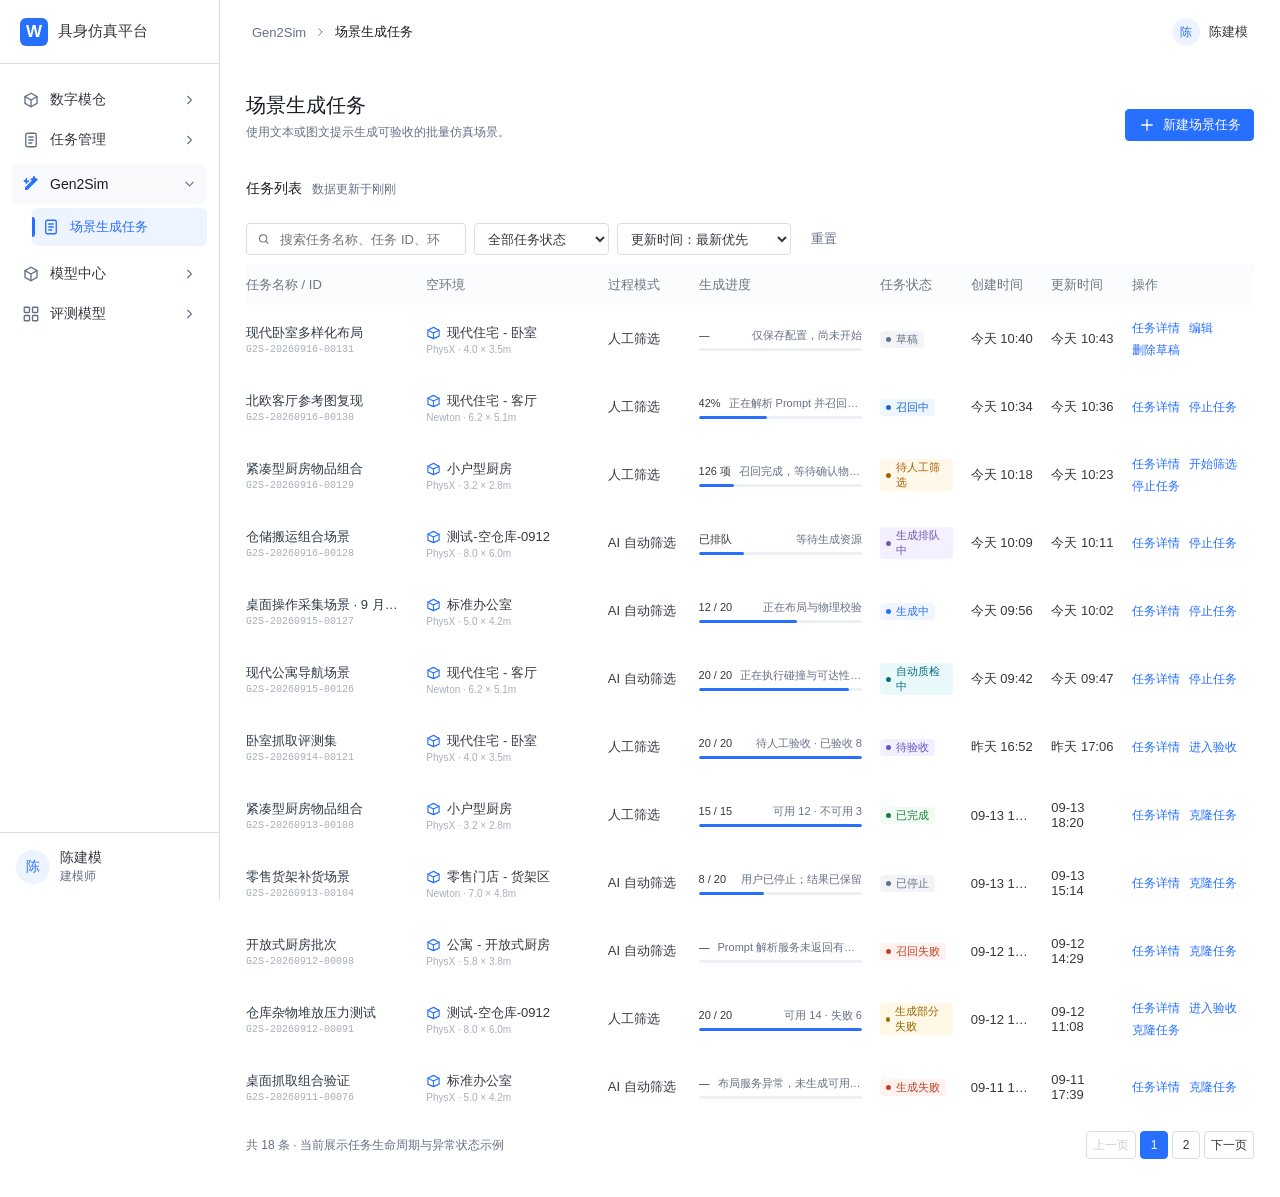
==== index.html @ c500e79b "Add files via upload" ====
<!doctype html>
<html lang="zh-CN">
<head>
  <meta charset="utf-8">
  <meta name="viewport" content="width=device-width, initial-scale=1">
  <title>Gen2Sim · 场景生成任务</title>
  <link rel="stylesheet" href="styles.css">
  <link rel="stylesheet" href="refinements.css">
</head>
<body>
  <svg class="svg-defs" aria-hidden="true">
    <symbol id="i-cube" viewBox="0 0 24 24"><path d="m12 3 8 4.5v9L12 21l-8-4.5v-9L12 3Z"/><path d="m4 7.5 8 4.5 8-4.5M12 12v9"/></symbol>
    <symbol id="i-grid" viewBox="0 0 24 24"><rect x="3" y="3" width="7" height="7" rx="1"/><rect x="14" y="3" width="7" height="7" rx="1"/><rect x="3" y="14" width="7" height="7" rx="1"/><rect x="14" y="14" width="7" height="7" rx="1"/></symbol>
    <symbol id="i-task" viewBox="0 0 24 24"><rect x="5" y="3" width="14" height="18" rx="2"/><path d="M9 8h6M9 12h6M9 16h4"/></symbol>
    <symbol id="i-search" viewBox="0 0 24 24"><circle cx="11" cy="11" r="6.5"/><path d="m16 16 4 4"/></symbol>
    <symbol id="i-chevron" viewBox="0 0 24 24"><path d="m9 6 6 6-6 6"/></symbol>
    <symbol id="i-plus" viewBox="0 0 24 24"><path d="M12 5v14M5 12h14"/></symbol>
    <symbol id="i-close" viewBox="0 0 24 24"><path d="m6 6 12 12M18 6 6 18"/></symbol>
    <symbol id="i-wand" viewBox="0 0 24 24"><path d="m5 19 12-12M15 5l1-3 1 3 3 1-3 1-1 3-1-3-3-1 3-1ZM6 11l.7-2.3L9 8l-2.3.7L6 11l-.7-2.3L3 8l2.3-.7L6 5Z"/><path d="m5 19 2 0 12-12-2-2L5 17v2Z"/></symbol>
    <symbol id="i-image" viewBox="0 0 24 24"><rect x="3" y="4" width="18" height="16" rx="2"/><circle cx="9" cy="9" r="1.5"/><path d="m4 17 5-5 4 4 2-2 5 4"/></symbol>
    <symbol id="i-box" viewBox="0 0 24 24"><path d="M3 7.5 12 3l9 4.5-9 4.5-9-4.5Z"/><path d="M3 7.5V17l9 4 9-4V7.5M12 12v9"/></symbol>
    <symbol id="i-copy" viewBox="0 0 24 24"><rect x="8" y="8" width="12" height="12" rx="2"/><path d="M16 8V6a2 2 0 0 0-2-2H6a2 2 0 0 0-2 2v8a2 2 0 0 0 2 2h2"/></symbol>
    <symbol id="i-filter" viewBox="0 0 24 24"><path d="M4 5h16l-6 7v5l-4 2v-7L4 5Z"/></symbol>
  </svg>

  <div class="app-shell">
    <aside class="sidebar" aria-label="主导航">
      <div class="brand"><span class="brand-mark">W</span><span>具身仿真平台</span></div>
      <nav class="nav">
        <button class="nav-group"><svg><use href="#i-cube"></use></svg><span>数字模仓</span><svg class="chev"><use href="#i-chevron"></use></svg></button>
        <button class="nav-group"><svg><use href="#i-task"></use></svg><span>任务管理</span><svg class="chev"><use href="#i-chevron"></use></svg></button>
        <section class="nav-section open">
          <button class="nav-group active-group"><svg><use href="#i-wand"></use></svg><span>Gen2Sim</span><svg class="chev rotate"><use href="#i-chevron"></use></svg></button>
          <div class="subnav"><button class="subnav-item active"><svg><use href="#i-task"></use></svg><span>场景生成任务</span></button></div>
        </section>
        <button class="nav-group"><svg><use href="#i-cube"></use></svg><span>模型中心</span><svg class="chev"><use href="#i-chevron"></use></svg></button>
        <button class="nav-group"><svg><use href="#i-grid"></use></svg><span>评测模型</span><svg class="chev"><use href="#i-chevron"></use></svg></button>
      </nav>
      <div class="sidebar-foot"><span class="avatar">陈</span><div><strong>陈建模</strong><small>建模师</small></div></div>
    </aside>

    <main class="main">
      <header class="topbar"><div class="breadcrumb"><span>Gen2Sim</span><svg><use href="#i-chevron"></use></svg><strong>场景生成任务</strong></div><div class="top-user"><span class="mini-avatar">陈</span><span>陈建模</span></div></header>
      <div class="page">
        <section class="page-heading">
          <div><p class="eyebrow">GEN2SIM · SCENE SYNTHESIS</p><h1>场景生成任务</h1><p class="page-description">使用文本或图文提示生成可验收的批量仿真场景。</p></div>
          <button class="primary-btn" id="createTask"><svg><use href="#i-plus"></use></svg>新建场景任务</button>
        </section>

        <section class="task-panel">
          <div class="panel-header"><div><h2>任务列表</h2><span>数据更新于刚刚</span></div></div>
          <div class="filters"><label class="search-box"><svg><use href="#i-search"></use></svg><input type="search" placeholder="搜索任务名称、任务 ID、环境名称"></label><select><option>全部任务状态</option><option>草稿</option><option>召回中</option><option>待人工筛选</option><option>生成排队中</option><option>生成中</option><option>自动质检中</option><option>待验收</option><option>已完成</option><option>已停止</option><option>召回失败</option><option>生成部分失败</option><option>生成失败</option></select><select id="updatedSort" aria-label="更新时间排序"><option value="desc">更新时间：最新优先</option><option value="asc">更新时间：最早优先</option></select><button class="text-btn">重置</button></div>
          <div class="table-wrap"><table><thead><tr><th>任务名称 / ID</th><th>空环境</th><th>过程模式</th><th>生成进度</th><th>任务状态</th><th>创建时间</th><th>更新时间</th><th>操作</th></tr></thead><tbody id="taskRows">
            <tr><td><strong>现代卧室多样化布局</strong><code>G2S-20260916-00131</code></td><td><span class="env"><svg><use href="#i-box"></use></svg>现代住宅 - 卧室</span><small>PhysX · 4.0 × 3.5m</small></td><td>人工筛选</td><td><div class="progress"><span><b>—</b><em>仅保存配置，尚未开始</em></span><div><i style="width:0%"></i></div></div></td><td><span class="status draft">草稿</span></td><td>今天 10:40</td><td><button class="action-link" data-edit-draft>继续编辑</button><button class="more" data-task-menu="draft">···</button></td></tr>
            <tr><td><strong>北欧客厅参考图复现</strong><code>G2S-20260916-00130</code></td><td><span class="env"><svg><use href="#i-box"></use></svg>现代住宅 - 客厅</span><small>Newton · 6.2 × 5.1m</small></td><td>人工筛选</td><td><div class="progress"><span><b>42%</b><em>正在解析 Prompt 并召回资产</em></span><div><i style="width:42%"></i></div></div></td><td><span class="status retrieving">召回中</span></td><td>今天 10:34</td><td><button class="action-link">查看进度</button><button class="more">···</button></td></tr>
            <tr><td><strong>紧凑型厨房物品组合</strong><code>G2S-20260916-00129</code></td><td><span class="env"><svg><use href="#i-box"></use></svg>小户型厨房</span><small>PhysX · 3.2 × 2.8m</small></td><td>人工筛选</td><td><div class="progress"><span><b>126 项</b><em>召回完成，等待确认物品池</em></span><div><i style="width:22%"></i></div></div></td><td><span class="status action">待人工筛选</span></td><td>今天 10:18</td><td><button class="action-link" data-open-manual-selection>开始筛选</button><button class="more" data-task-menu="started">···</button></td></tr>
            <tr><td><strong>仓储搬运组合场景</strong><code>G2S-20260916-00128</code></td><td><span class="env"><svg><use href="#i-box"></use></svg>测试-空仓库-0912</span><small>PhysX · 8.0 × 6.0m</small></td><td>AI 自动筛选</td><td><div class="progress"><span><b>已排队</b><em>等待生成资源</em></span><div><i style="width:28%"></i></div></div></td><td><span class="status queued">生成排队中</span></td><td>今天 10:09</td><td><button class="action-link">查看进度</button><button class="more">···</button></td></tr>
            <tr><td><strong>桌面操作采集场景 · 9 月批次</strong><code>G2S-20260915-00127</code></td><td><span class="env"><svg><use href="#i-box"></use></svg>标准办公室</span><small>PhysX · 5.0 × 4.2m</small></td><td>AI 自动筛选</td><td><div class="progress"><span><b>12 / 20</b><em>正在布局与物理校验</em></span><div><i style="width:60%"></i></div></div></td><td><span class="status running">生成中</span></td><td>今天 09:56</td><td><button class="action-link">查看进度</button><button class="more">···</button></td></tr>
            <tr><td><strong>现代公寓导航场景</strong><code>G2S-20260915-00126</code></td><td><span class="env"><svg><use href="#i-box"></use></svg>现代住宅 - 客厅</span><small>Newton · 6.2 × 5.1m</small></td><td>AI 自动筛选</td><td><div class="progress"><span><b>20 / 20</b><em>正在执行碰撞与可达性检查</em></span><div><i style="width:92%"></i></div></div></td><td><span class="status checking">自动质检中</span></td><td>今天 09:42</td><td><button class="action-link">查看进度</button><button class="more">···</button></td></tr>
            <tr><td><strong>卧室抓取评测集</strong><code>G2S-20260914-00121</code></td><td><span class="env"><svg><use href="#i-box"></use></svg>现代住宅 - 卧室</span><small>PhysX · 4.0 × 3.5m</small></td><td>人工筛选</td><td><div class="progress"><span><b>20 / 20</b><em>待人工验收 · 已验收 8</em></span><div><i style="width:100%"></i></div></div></td><td><span class="status review">待验收</span></td><td>昨天 16:52</td><td><button class="action-link">进入验收</button><button class="more">···</button></td></tr>
            <tr><td><strong>紧凑型厨房物品组合</strong><code>G2S-20260913-00108</code></td><td><span class="env"><svg><use href="#i-box"></use></svg>小户型厨房</span><small>PhysX · 3.2 × 2.8m</small></td><td>人工筛选</td><td><div class="progress"><span><b>15 / 15</b><em>可用 12 · 不可用 3</em></span><div><i style="width:100%"></i></div></div></td><td><span class="status done">已完成</span></td><td>09-13 18:20</td><td><button class="action-link">查看结果</button><button class="more">···</button></td></tr>
            <tr><td><strong>零售货架补货场景</strong><code>G2S-20260913-00104</code></td><td><span class="env"><svg><use href="#i-box"></use></svg>零售门店 - 货架区</span><small>Newton · 7.0 × 4.8m</small></td><td>AI 自动筛选</td><td><div class="progress"><span><b>8 / 20</b><em>用户已停止；结果已保留</em></span><div><i style="width:40%"></i></div></div></td><td><span class="status stopped">已停止</span></td><td>09-13 15:12</td><td><button class="action-link">查看结果</button><button class="more">···</button></td></tr>
            <tr><td><strong>开放式厨房批次</strong><code>G2S-20260912-00098</code></td><td><span class="env"><svg><use href="#i-box"></use></svg>公寓 - 开放式厨房</span><small>PhysX · 5.8 × 3.8m</small></td><td>AI 自动筛选</td><td><div class="progress"><span><b>—</b><em>Prompt 解析服务未返回有效设计</em></span><div><i style="width:0%"></i></div></div></td><td><span class="status failed">召回失败</span></td><td>09-12 14:26</td><td><button class="action-link">查看原因</button><button class="more">···</button></td></tr>
            <tr><td><strong>仓库杂物堆放压力测试</strong><code>G2S-20260912-00091</code></td><td><span class="env"><svg><use href="#i-box"></use></svg>测试-空仓库-0912</span><small>PhysX · 8.0 × 6.0m</small></td><td>人工筛选</td><td><div class="progress"><span><b>20 / 20</b><em>可用 14 · 失败 6</em></span><div><i style="width:100%"></i></div></div></td><td><span class="status partial">生成部分失败</span></td><td>09-12 11:03</td><td><button class="action-link">进入验收</button><button class="more">···</button></td></tr>
            <tr><td><strong>桌面抓取组合验证</strong><code>G2S-20260911-00076</code></td><td><span class="env"><svg><use href="#i-box"></use></svg>标准办公室</span><small>PhysX · 5.0 × 4.2m</small></td><td>AI 自动筛选</td><td><div class="progress"><span><b>—</b><em>布局服务异常，未生成可用结果</em></span><div><i style="width:0%"></i></div></div></td><td><span class="status failed">生成失败</span></td><td>09-11 17:35</td><td><button class="action-link">查看原因</button><button class="more">···</button></td></tr>
          </tbody></table></div>
          <footer class="pagination"><span>共 18 条 · 当前展示任务生命周期与异常状态示例</span><div><button disabled>上一页</button><button class="current">1</button><button>2</button><button>下一页</button></div></footer>
        </section>
      </div>
      <section class="manual-selection-page hidden" id="manualSelectionPage" role="dialog" aria-modal="true" aria-labelledby="manualSelectionTitle"><div class="manual-selection-dialog">
        <header class="selection-page-head"><div><div class="selection-breadcrumb"><button class="text-btn" id="backToTaskList">场景生成任务</button><span>›</span><span>人工筛选</span></div><h1 id="manualSelectionTitle">确认组装物品池</h1><p>从召回资产中确认可参与批量组合的物品；确认后将固化本次任务的资产筛选结果。</p><div class="selection-task-context"><span>任务：<b>紧凑型厨房物品组合</b></span><span>ID：<b>G2S-20260916-00129</b></span><span>环境：<b>小户型厨房 · PhysX · 3.2 × 2.8m</b></span></div></div><div class="selection-head-actions"><button class="ghost-btn" id="openConfig">查看配置</button><button class="icon-btn" id="closeManualSelection" aria-label="关闭"><svg><use href="#i-close"></use></svg></button></div></header>
        <div class="selection-steps"><span class="done">✓ 创建任务</span><span class="active">2 资产召回与人工筛选</span><span>3 批量生成</span><span>4 验收归档</span></div>
        <div class="selection-layout">
          <aside class="selection-card selection-filter"><header><h2>筛选条件</h2><button class="text-btn" id="resetAssetFilter">重置</button></header><label>关键词<input id="assetSearch" placeholder="搜索名称或资产 ID"></label><fieldset><legend>置信度</legend><label><input type="checkbox"> 高（≥80%）</label><label><input type="checkbox"> 中（50%–79%）</label><label><input type="checkbox"> 低（＜50%）</label></fieldset><fieldset><legend>资产状态</legend><label><input type="checkbox"> 仅看已选</label><label><input type="checkbox"> 仅看风险资产</label></fieldset><label>资产分类<select><option>全部分类</option><option>家具</option><option>灯具</option><option>装饰 / 杂物</option></select></label></aside>
          <section class="selection-card asset-result"><header><div><h2>召回资产</h2><small>共 126 项，已按相关性排序</small></div><span class="selection-summary">已选 <b id="selectedAssetCount">3</b> 项</span></header><div class="asset-search"><input id="assetSearchTop" placeholder="搜索资产名称、ID、标签"><select><option>相关性：从高到低</option><option>尺寸：从小到大</option></select></div><div class="asset-list" id="assetList">
            <article class="selection-asset" data-search="双人床 家具 睡眠区"><input class="asset-check" type="checkbox" checked data-name="双人床 · 1.8m"><span class="asset-preview bed"></span><div><strong>双人床 · 1.8m</strong><small>AST-000178 · 家具 / 睡眠区 · 2.0 × 1.8 × 0.6m</small><em>匹配：必需物品、尺寸适配</em></div><span class="confidence">98%</span><select class="asset-role"><option selected>必需</option><option>候选</option><option>排除</option></select></article>
            <article class="selection-asset" data-search="三门衣柜 家具 收纳"><input class="asset-check" type="checkbox" checked data-name="三门衣柜"><span class="asset-preview cabinet"></span><div><strong>三门衣柜</strong><small>AST-000421 · 家具 / 收纳 · 1.6 × 0.6 × 2.1m</small><em>匹配：必需物品、靠墙放置</em></div><span class="confidence">94%</span><select class="asset-role"><option selected>必需</option><option>候选</option><option>排除</option></select></article>
            <article class="selection-asset" data-search="床头台灯 灯具"><input class="asset-check" type="checkbox" checked data-name="床头台灯"><span class="asset-preview lamp"></span><div><strong>床头台灯</strong><small>AST-000755 · 灯具 / 卧室 · 0.2 × 0.2 × 0.5m</small><em>匹配：必需物品、风格匹配</em></div><span class="confidence">91%</span><select class="asset-role"><option>必需</option><option selected>候选</option><option>排除</option></select></article>
            <article class="selection-asset" data-search="冲击钻 工具 风险"><input class="asset-check" type="checkbox" data-name="冲击钻"><span class="asset-preview drill"></span><div><strong>冲击钻</strong><small>AST-002318 · 工具 / 手持设备 · 低语义相关性</small><em class="risk-text">建议排除：与卧室语义不匹配</em></div><span class="confidence low">18%</span><select class="asset-role"><option>必需</option><option>候选</option><option selected>排除</option></select></article>
          </div></section>
          <aside class="selection-card assembly-pool"><header><h2>组装物品池</h2><span id="poolCount">已选 3 项</span></header><p>必需资产将进入每个场景；候选资产由 AI 根据空间和多样性规则抽取。</p><section><h3>必需 <b id="requiredCount">2</b></h3><div id="requiredPool"></div></section><section><h3>候选 <b id="candidateCount">1</b></h3><div id="candidatePool"></div></section><section><h3>排除</h3><div class="pool-item">冲击钻</div></section><div class="capacity-note"><strong>环境容量预估</strong><span>当前物品池满足基础组合要求。</span><small>开始生成前将再次执行空间与碰撞预检查。</small></div></aside>
        </div>
        <footer class="selection-bottom"><p>确认后将固化物品池，任务进入生成排队中。</p><div><button class="ghost-btn" id="saveSelection">保存筛选</button><button class="primary-btn" id="confirmSelection">确认物品池并开始生成</button></div></footer>
      </div>
      </section>
      <section class="task-detail-page hidden" id="taskDetailPage" role="dialog" aria-modal="true" aria-labelledby="taskDetailTitle"><div class="task-detail-dialog">
        <header class="task-detail-header">
          <div>
            <div class="selection-breadcrumb"><button class="text-btn" id="backToTaskListFromDetail">场景生成任务</button><span>›</span><span>任务详情</span></div>
            <div class="task-detail-title-row"><h1 id="taskDetailTitle">紧凑型厨房物品组合</h1><span class="status action" id="detailStatus">待人工筛选</span></div>
            <p><span id="detailTaskId">G2S-20260916-00129</span> · 创建于 <span id="detailCreatedAt">今天 10:18</span> · 更新于 <span id="detailUpdatedAt">今天 10:23</span></p>
          </div>
          <div class="task-detail-actions"><button class="ghost-btn hidden" id="detailCloneTask">克隆任务</button><button class="primary-btn" id="detailStartSelection">开始筛选</button><button class="icon-btn" id="closeTaskDetail" aria-label="关闭"><svg><use href="#i-close"></use></svg></button></div>
        </header>
        <section class="task-detail-summary" aria-label="任务摘要"><div><span>空环境</span><strong id="detailEnvironment">小户型厨房</strong><small id="detailEngine">PhysX · 3.2 × 2.8m</small></div><div><span>过程模式</span><strong id="detailProcess">人工筛选</strong><small>人工确认物品池后开始批量生成</small></div><div><span>生成数量</span><strong>20 个场景</strong><small>WWQW · v1.8</small></div><div><span>当前阶段</span><strong id="detailStage">资产召回与人工筛选</strong><small id="detailStageSub">已召回 126 项候选资产</small></div></section>
        <nav class="task-detail-tabs" role="tablist" aria-label="任务详情页签"><button class="active" data-detail-tab="overview">任务概览</button><button data-detail-tab="snapshot">配置快照</button><button data-detail-tab="results">生成结果与验收</button><button data-detail-tab="logs">失败与运行记录</button></nav>
        <section class="task-detail-tab-panel" data-detail-panel="overview"><div class="detail-panel-heading"><div><h2 id="detailOverviewTitle">任务概览</h2><p id="detailOverviewDesc">任务在每个阶段保留关键输入与产物，便于定位当前处理位置。</p></div><button class="ghost-btn" id="overviewStartSelection">开始筛选</button></div><ol class="detail-timeline" id="detailTimeline"></ol></section>
        <section class="task-detail-tab-panel hidden" data-detail-panel="snapshot"><div class="detail-panel-heading"><div><h2>配置快照</h2><p>任务创建或启动时固化的可追溯配置，仅供查看。</p></div></div><div class="detail-snapshot-grid"><section><h3>基础信息</h3><dl><div><dt>任务名称</dt><dd id="detailSnapshotName">紧凑型厨房物品组合</dd></div><div><dt>任务 ID</dt><dd id="detailSnapshotId">G2S-20260916-00129</dd></div><div><dt>创建人 / 时间</dt><dd id="detailSnapshotCreated">陈建模 · 今天 10:18</dd></div></dl></section><section><h3>环境与生成</h3><dl><div><dt>空环境</dt><dd id="detailSnapshotEnvironment">小户型厨房 · ENV2609...</dd></div><div><dt>物理引擎 / 尺寸</dt><dd id="detailSnapshotEngine">PhysX · 3.2 × 2.8m</dd></div><div><dt>模型 / 数量</dt><dd>WWQW v1.8 · 20 个场景</dd></div></dl></section><section><h3>Prompt 与策略</h3><dl><div><dt>最终生效 Prompt</dt><dd>生成紧凑型厨房物品组合，保证操作空间与合理动线。</dd></div><div><dt>过程模式</dt><dd id="detailSnapshotProcess">人工筛选 + AI 随机组合</dd></div><div><dt>参考输入</dt><dd>纯文本</dd></div></dl></section><section><h3>筛选与执行状态</h3><dl><div><dt>当前状态</dt><dd id="detailSnapshotStatus">待人工筛选</dd></div><div><dt>阶段信息</dt><dd id="detailSnapshotProgress">126 项候选资产</dd></div><div><dt>物品池 / 结果</dt><dd id="detailSnapshotOutcome">尚未确认</dd></div></dl></section></div></section>
        <section class="task-detail-tab-panel hidden" data-detail-panel="results"><div class="detail-empty"><strong id="detailResultsTitle">尚未生成结果</strong><p id="detailResultsText">确认物品池并启动生成后，此处展示场景产物、质检结果与验收结论。</p><button class="primary-btn hidden" id="detailEnterAcceptance">进入人工验收</button></div></section>
        <section class="task-detail-tab-panel hidden" data-detail-panel="logs"><div class="detail-empty"><strong id="detailLogsTitle">暂无失败与运行记录</strong><p id="detailLogsText">任务执行后，将记录召回、生成、质检等阶段的异常原因与可重试信息。</p></div></section>
      </div></section>
      <section class="acceptance-workbench hidden" id="acceptanceWorkbench" aria-labelledby="acceptanceTitle">
        <header class="acceptance-head"><div><div class="selection-breadcrumb"><button class="text-btn" id="backToTaskListFromAcceptance">场景生成任务</button><span>›</span><span>人工验收</span></div><div class="acceptance-title-row"><h1 id="acceptanceTitle">紧凑型厨房物品组合 · 人工验收</h1><span class="status review" id="acceptanceTaskStatus">待验收</span></div><div class="acceptance-context-row"><p id="acceptanceContext">G2S-20260914-00121 · 小户型厨房 · PhysX · 3.2 × 2.8m · 目标生成 20 个场景</p><section class="acceptance-summary"><div><span>验收</span><strong id="reviewedCount">8 / 20</strong></div><div><span>可用</span><strong class="success" id="usableCount">6</strong></div><div><span>不可用</span><strong class="danger" id="unusableCount">2</strong></div><div><span>待验收</span><strong id="pendingCount">12</strong></div></section></div></div><div class="acceptance-head-right"><button class="icon-btn" id="closeAcceptance" aria-label="关闭"><svg><use href="#i-close"></use></svg></button></div></header>
        <div class="acceptance-toolbar"><label class="review-search"><svg><use href="#i-search"></use></svg><input id="reviewSearch" placeholder="搜索场景 ID 或名称"></label><div class="acceptance-filters"><button class="filter-chip active" data-review-filter="all">全部</button><button class="filter-chip" data-review-filter="pending">仅看待验收</button><button class="filter-chip" data-review-filter="failed">仅看质检不通过</button><button class="filter-chip" data-review-filter="pass">仅看质检通过</button></div><nav class="acceptance-view-switch" aria-label="验收视图切换"><button class="active" data-acceptance-view="focus">大图验收视图</button><button data-acceptance-view="pool">场景池视图（快速分流）</button></nav></div>
        <div class="scene-review-list" id="sceneReviewCards" aria-label="场景验收工作区"></div>
        <footer class="acceptance-bottom"><span id="reviewNotice">自动质检有风险的场景，标记可用时需要二次确认。</span><div><button class="ghost-btn" id="selectUsableScenes">选择可归档场景</button><button class="primary-btn" id="archiveScenes">归档已验收可用场景</button></div></footer>
      </section>
    </main>
  </div>

  <div class="modal-overlay hidden" id="modalOverlay">
    <section class="modal" role="dialog" aria-modal="true" aria-labelledby="modalTitle">
      <header class="modal-head"><div><span class="modal-kicker">GEN2SIM · NEW TASK</span><h2 id="modalTitle">新建场景生成任务</h2><p>配置环境、输入意图与生成策略，创建后将固化任务配置快照。</p></div><button class="icon-btn close-modal" aria-label="关闭"><svg><use href="#i-close"></use></svg></button></header>
      <div class="modal-body">
        <section class="form-section"><div class="section-title"><span>01</span><div><h3>基础信息</h3><p>用于标识生成批次，并作为场景结果的默认命名前缀。</p></div></div><div class="field-grid"><label class="field"><span>场景名称 <b>*</b></span><input id="taskName" value="现代卧室多样化布局" maxlength="50"></label><label class="field"><span>场景描述</span><input placeholder="可填写使用目标或验收重点（选填，不参与模型推理）"></label></div></section>
        <section class="form-section"><div class="section-title"><span>02</span><div><h3>空环境</h3><p>仅可选择无预设物体的环境；任务启动后环境版本将被锁定。</p></div></div><div class="environment-select"><div class="env-preview"><div class="room-art"><span></span><i></i><b></b></div><div><strong id="selectedEnvironment">现代住宅 - 卧室</strong><p>PhysX · 4.0 × 3.5m · 环境版本 V2.4</p><small class="check">已校验：无预设物体，可用于场景组装</small></div></div><button class="ghost-btn" id="selectEnvironment">更换环境</button></div></section>
        <section class="form-section"><div class="section-title"><span>03</span><div><h3>Prompt 与参考输入</h3><p>保留原始输入；AI 改写只优化表达，不覆盖你的意图。</p></div></div><div class="input-mode" role="tablist"><button class="active" data-mode="text">纯文本</button><button data-mode="image">图文参考</button><button data-mode="import">导入提示词</button></div><div class="prompt-panel" id="textPanel"><label class="field"><span id="promptLabel">原始 Prompt <b>*</b></span><textarea id="promptText">我需要一个卧室，窗户在东，门在西，长方形 4m × 3.5m，高度 2.7m，必须有床、衣柜、床头柜、沙发和台灯；其余物品请根据空间合理补充。</textarea><small id="promptHint">建议包含空间类型、尺寸、门窗方位、必要物件及风格约束。</small></label></div><div class="prompt-panel hidden" id="imagePanel"><div class="upload-area"><svg><use href="#i-image"></use></svg><strong>上传空间参考图</strong><p>支持 JPG、PNG、WEBP，单张不超过 20MB</p><button class="ghost-btn" type="button">选择图片</button></div></div><div class="prompt-panel hidden" id="importPanel"><div class="prompt-file-upload"><div><strong>上传提示词文件</strong><p>选择文件后，系统将提取文本作为本次任务的 Prompt。</p><small id="promptFileState">支持 TXT、MD、DOCX，单个文件不超过 10MB</small></div><input id="promptFileInput" type="file" accept=".txt,.md,.docx" hidden><button class="ghost-btn" type="button" id="choosePromptFile">选择文件</button></div></div><div class="rewrite"><div><strong>Prompt 改写与预览</strong><p id="rewriteState">将输入转为可执行的摆放设计，支持在生成前继续编辑。</p></div><div class="rewrite-actions"><button class="text-btn hidden" id="viewOriginal">查看原文</button><button class="ghost-btn" id="rewriteBtn"><svg><use href="#i-wand"></use></svg>AI 改写</button></div></div><div class="prompt-compare hidden" id="promptCompare"><div><strong>原始 Prompt</strong><button class="text-btn" id="closeCompare">收起</button></div><p id="originalPromptPreview"></p></div></section>
        <section class="form-section last"><div class="section-title"><span>04</span><div><h3>生成与组装策略</h3><p>选择筛选方式后，系统将按策略完成批量组合与布局校验。</p></div></div><div class="strategy-grid"><label class="field quantity"><span>生成数量 <b>*</b></span><div class="stepper"><button type="button" data-step="-1">−</button><input id="quantity" value="20" inputmode="numeric"><button type="button" data-step="1">+</button><em>个场景</em></div><small>每个结果输出 USD 文件及不少于 10 张固定机位照片。</small></label><label class="field"><span>场景生成模型</span><select><option>WWQW · v1.8</option></select><small>模型版本将随任务记录，确保结果可追溯。</small></label></div><div class="process-modes"><button class="mode-card active" data-process="auto"><span class="radio"></span><div><strong>AI 自动筛选 + 直接组装</strong><p>自动筛除不相关资产，直接完成物品清单与布局。</p></div></button><button class="mode-card" data-process="manual"><span class="radio"></span><div><strong>人工筛选 + AI 随机组合</strong><p>先从召回结果中确认组装物品池，再批量生成多样化组合。</p></div></button></div><div class="strategy-note" id="strategyNote"><svg><use href="#i-wand"></use></svg><span>开始生成后，系统将自动完成资产召回、筛选、布局与碰撞检测。</span></div></section>
      </div>
      <footer class="modal-foot"><div class="task-summary"><span>将创建新任务</span><strong>AI 自动筛选 · 20 个场景</strong></div><div><button class="ghost-btn close-modal">取消</button><button class="ghost-btn" id="saveDraft">保存</button><button class="primary-btn" id="startGenerate"><svg><use href="#i-wand"></use></svg>开始生成</button></div></footer>
    </section>
  </div>
  <div class="config-overlay hidden" id="configOverlay"><section class="config-modal" role="dialog" aria-modal="true" aria-labelledby="configTitle"><header><div><h2 id="configTitle">任务配置快照</h2><p>当前配置仅供核对；关闭后可继续调整本次任务的物品池。</p></div><button class="icon-btn" id="closeConfig" aria-label="关闭"><svg><use href="#i-close"></use></svg></button></header><div class="config-grid"><section><h3>基础信息</h3><dl><div><dt>任务名称</dt><dd>紧凑型厨房物品组合</dd></div><div><dt>任务 ID</dt><dd>G2S-20260916-00129</dd></div><div><dt>创建人 / 时间</dt><dd>陈建模 · 今天 10:18</dd></div></dl></section><section><h3>环境与生成</h3><dl><div><dt>空环境</dt><dd>小户型厨房 · ENV2609...</dd></div><div><dt>物理引擎 / 尺寸</dt><dd>PhysX · 3.2 × 2.8m</dd></div><div><dt>模型 / 数量</dt><dd>WWQW v1.8 · 20 个场景</dd></div></dl></section><section><h3>Prompt 与策略</h3><dl><div><dt>最终生效 Prompt</dt><dd>生成紧凑型厨房物品组合，保证操作空间与合理动线。</dd></div><div><dt>过程模式</dt><dd>人工筛选 + AI 随机组合</dd></div><div><dt>参考输入</dt><dd>纯文本</dd></div></dl></section><section><h3>当前任务状态</h3><dl><div><dt>状态</dt><dd>待人工筛选</dd></div><div><dt>召回结果</dt><dd>126 项候选资产</dd></div><div><dt>物品池</dt><dd>尚未确认</dd></div></dl></section></div><footer><button class="primary-btn" id="returnToSelection">返回筛选</button></footer></section></div>
  <div class="picker-overlay hidden" id="environmentOverlay">
    <section class="environment-modal" role="dialog" aria-modal="true" aria-labelledby="environmentTitle">
      <header class="environment-modal-head"><h2 id="environmentTitle">选择场景或环境</h2><button class="icon-btn" id="closeEnvironment" aria-label="关闭"><svg><use href="#i-close"></use></svg></button></header>
      <div class="picker-tabs" role="tablist"><button class="active" data-picker-tab="environment">环境</button><button data-picker-tab="scene">场景</button></div>
      <div class="picker-toolbar"><button class="ghost-btn" id="toggleEnvironmentFilter"><svg><use href="#i-filter"></use></svg>筛选</button></div>
      <div class="environment-filter hidden" id="environmentFilter"><label>环境名称<input placeholder="输入环境名称"></label><label>所属分类<select><option>全部分类</option><option>仓库 / 拓斯达仓库</option><option>住宅空间</option></select></label><label>适用物理引擎<select><option>全部引擎</option><option>PhysX</option><option>Newton</option></select></label><button class="text-btn">重置</button></div>
      <div class="picker-table-wrap"><table class="environment-table"><thead><tr><th></th><th>环境 ID</th><th>环境名称</th><th>排序</th><th>所属分类</th><th>缩略图</th><th>数据来源</th><th>适用物理引擎</th></tr></thead><tbody id="environmentRows">
        <tr data-name="测试-空仓库-0912" data-engine="PhysX" data-size="8.0 × 6.0m" data-version="V1.2"><td><input type="radio" name="environment"></td><td>ENV260912000082</td><td>测试-空仓库-0912</td><td>1000</td><td>鹏飞-环境测试</td><td><span class="environment-thumbnail warehouse"></span></td><td>线下物理资产导入</td><td>PhysX</td></tr>
        <tr data-name="wire_algorithm_3" data-engine="Newton" data-size="6.2 × 5.1m" data-version="V3.1"><td><input type="radio" name="environment"></td><td>ENV260911000081</td><td>wire_algorithm_3</td><td>1000</td><td>仓库 / 拓斯达仓库</td><td><span class="environment-thumbnail wire-one"></span></td><td>线下物理资产导入</td><td>Newton</td></tr>
        <tr data-name="wire_algorithm_2" data-engine="Newton" data-size="5.8 × 4.6m" data-version="V3.1"><td><input type="radio" name="environment"></td><td>ENV260911000080</td><td>wire_algorithm_2</td><td>1000</td><td>仓库 / 拓斯达仓库</td><td><span class="environment-thumbnail wire-two"></span></td><td>线下物理资产导入</td><td>Newton</td></tr>
        <tr data-name="wire_algorithm_5" data-engine="Newton" data-size="4.5 × 3.5m" data-version="V2.8"><td><input type="radio" name="environment"></td><td>ENV260911000079</td><td>wire_algorithm_5</td><td>1000</td><td>仓库 / 拓斯达仓库</td><td><span class="environment-thumbnail wire-three"></span></td><td>线下物理资产导入</td><td>Newton</td></tr>
        <tr data-name="wire_algorithm_4" data-engine="Newton" data-size="5.0 × 4.2m" data-version="V2.8"><td><input type="radio" name="environment"></td><td>ENV260911000077</td><td>wire_algorithm_4</td><td>1000</td><td>仓库 / 拓斯达仓库</td><td><span class="environment-thumbnail wire-four"></span></td><td>线下物理资产导入</td><td>Newton</td></tr>
      </tbody></table></div>
      <footer class="environment-modal-foot"><div class="picker-pagination"><span>共 50 条</span><button disabled>‹</button><button class="current">1</button><button>2</button><button>3</button><button>›</button><select><option>20 条/页</option></select><span>跳至</span><input inputmode="numeric"><span>页</span></div><div><button class="ghost-btn" id="cancelEnvironment">取消</button><button class="primary-btn" id="confirmEnvironment">确定</button></div></footer>
    </section>
  </div>
  <div class="toast" id="toast"></div>
  <script src="app.js"></script>
</body>
</html>
---- styles.css ----
:root{--blue:#276fff;--ink:#181d26;--body:#333840;--muted:#667085;--line:#ddd;--soft:#f8fafc;--blue-soft:#eef4ff;--green:#006400;--amber:#8a4b08;--red:#aa2d00;font-family:"Haas","Helvetica Neue",-apple-system,BlinkMacSystemFont,"Segoe UI","PingFang SC",sans-serif}*{box-sizing:border-box}body{margin:0;background:#f8fafc;color:var(--ink);font-size:14px}button,input,textarea,select{font:inherit}button{cursor:pointer}.svg-defs{position:absolute;width:0;height:0;overflow:hidden}svg{width:18px;height:18px;fill:none;stroke:currentColor;stroke-width:1.8;stroke-linecap:round;stroke-linejoin:round}.app-shell{min-height:100vh}
.sidebar{position:fixed;inset:0 auto 0 0;z-index:4;width:240px;display:flex;flex-direction:column;color:var(--body);background:#fff;border-right:1px solid var(--line)}.brand{height:64px;display:flex;align-items:center;gap:10px;padding:0 20px;border-bottom:1px solid var(--line);font-size:15px;font-weight:500}.brand-mark{display:grid;place-items:center;width:28px;height:28px;border-radius:6px;background:var(--blue);color:#fff;font-size:17px;font-weight:600}.nav{padding:16px 12px}.nav-group,.subnav-item{width:100%;display:flex;align-items:center;border:0;background:transparent;color:inherit;text-align:left}.nav-group{height:40px;gap:10px;padding:0 10px;border-radius:6px;font-size:14px}.nav-group span{flex:1}.nav-group:hover,.subnav-item:hover,.active-group{background:#f8fafc}.nav-group>svg:first-child,.chev{color:var(--muted)}.chev{width:15px!important}.rotate{transform:rotate(90deg)}.nav-section{margin:4px 0}.active-group{color:var(--ink);font-weight:500}.active-group>svg:first-child{color:var(--blue)}.subnav{padding:4px 0 4px 20px}.subnav-item{position:relative;height:38px;gap:10px;padding:0 10px;border-radius:6px;color:var(--muted);font-size:13px}.subnav-item.active{color:var(--blue);background:var(--blue-soft);font-weight:500}.subnav-item.active:before{content:"";position:absolute;left:0;width:3px;height:20px;border-radius:0 3px 3px 0;background:var(--blue)}.sidebar-foot{margin-top:auto;display:flex;align-items:center;gap:10px;padding:16px;border-top:1px solid var(--line)}.avatar,.mini-avatar{display:grid;place-items:center;border-radius:50%;font-weight:500}.avatar{width:34px;height:34px;color:var(--blue);background:var(--blue-soft)}.sidebar-foot div{display:grid;gap:2px}.sidebar-foot strong{font-weight:500}.sidebar-foot small{color:var(--muted)}
.main{margin-left:240px}.topbar{height:64px;display:flex;align-items:center;justify-content:space-between;padding:0 32px;background:rgba(255,255,255,.98)}.breadcrumb{display:flex;align-items:center;gap:8px;color:var(--muted);font-size:13px}.breadcrumb svg{width:13px}.breadcrumb strong{color:var(--ink);font-weight:500}.top-user{display:flex;align-items:center;gap:9px;color:var(--body);font-size:13px}.mini-avatar{width:28px;height:28px;color:var(--blue);background:var(--blue-soft);font-size:12px}.page{max-width:1600px;margin:auto;padding:32px}.page-heading{display:flex;align-items:flex-end;justify-content:space-between;margin-bottom:24px}.eyebrow{display:none}.page-heading h1{margin:0 0 5px;font-size:20px;font-weight:500}.page-description{margin:0;color:var(--muted);font-size:12px}.primary-btn,.ghost-btn,.text-btn{height:32px;display:inline-flex;align-items:center;justify-content:center;gap:7px;border-radius:4px;padding:0 12px;font-size:13px;font-weight:500}.primary-btn{border:1px solid var(--blue);background:var(--blue);color:#fff}.primary-btn:hover{background:#1757db}.ghost-btn{border:1px solid var(--line);background:#fff;color:var(--body)}.ghost-btn:hover{border-color:var(--line);color:var(--body);background:#fff}.text-btn{border:0;background:transparent;color:var(--muted)}
/* Full-bleed list: no card frame and no left/right page gutter. */
.task-panel{width:calc(100% + 64px);margin:0 -32px;overflow:hidden;background:#fff}.panel-header{height:48px;display:flex;align-items:center;justify-content:space-between;padding:0 20px}.panel-header>div:first-child{display:flex;align-items:baseline;gap:10px}.panel-header h2{margin:0;font-size:14px;font-weight:500}.panel-header>div:first-child span{color:var(--muted);font-size:12px}.summary{display:flex;align-items:center;gap:10px;color:var(--muted);font-size:12px}.summary b{color:var(--body);font-weight:500}.summary i{width:1px;height:12px;background:#edf0f3}.summary .blue b{color:var(--blue)}.summary .amber b{color:#b26a00}.summary .red b{color:#d92d20}.filters{min-height:50px;display:flex;align-items:center;gap:8px;padding:10px 20px}.search-box{width:220px;height:32px;display:flex;align-items:center;gap:8px;padding:0 10px;border:1px solid #d9dde5;border-radius:4px;color:var(--muted)}.search-box svg{width:15px}.search-box input{width:100%;border:0;outline:0;color:var(--ink);font-size:13px}.filters select{height:32px;min-width:120px;padding:0 26px 0 9px;border:1px solid #d9dde5;border-radius:4px;background:#fff;color:var(--body);font-size:13px}.table-wrap{overflow:auto}table{width:100%;min-width:1050px;border-collapse:collapse;table-layout:fixed}th{height:40px;padding:0 12px;background:#fbfcfd;color:#6b7785;font-size:13px;font-weight:500;text-align:left}td{height:52px;padding:7px 12px;color:var(--body);font-size:13px}tbody tr:hover{background:#f0f5ff}th:nth-child(1){width:23%}th:nth-child(2){width:20%}th:nth-child(3){width:13%}th:nth-child(4){width:16%}th:nth-child(5){width:11%}th:nth-child(6){width:10%}td strong{display:block;color:#313a46;font-weight:500}td code,td small{display:block;margin-top:2px;color:#a7afba;font:10px ui-monospace,SFMono-Regular,Menlo,monospace}td small{font-family:inherit}.env{display:flex;align-items:center;gap:6px;color:var(--body)}.env svg{width:15px;color:var(--blue)}.progress{display:grid;gap:5px}.progress span{display:flex;justify-content:space-between;font-size:11px}.progress b{color:var(--body);font-weight:400}.progress em{color:var(--muted);font-style:normal}.progress>div{height:3px;overflow:hidden;border-radius:4px;background:#edf0f5}.progress i{display:block;height:100%;border-radius:inherit;background:var(--blue)}.status{display:inline-flex;align-items:center;gap:5px;padding:1px 6px;border-radius:4px;font-size:11px}.status:before{content:"";width:5px;height:5px;border-radius:50%;background:currentColor}.running{color:var(--blue);background:#f0f5ff}.action{color:#a65f00;background:#fff7e8}.review{color:#6554c0;background:#f2efff}.done{color:#16803a;background:#f2fbf3}.action-link,.more{border:0;background:transparent;color:var(--blue);font-size:13px}.more{margin-left:10px;color:var(--muted);font-weight:700}.pagination{height:48px;display:flex;align-items:center;justify-content:space-between;padding:0 20px;color:var(--muted);font-size:12px}.pagination div{display:flex;gap:4px}.pagination button{min-width:28px;height:28px;border:1px solid var(--line);border-radius:4px;background:#fff;color:var(--body);font-size:12px}.pagination button:disabled{color:#c9cdd4}.pagination .current{border-color:var(--blue);background:var(--blue);color:#fff}
.modal-overlay{position:fixed;inset:0;z-index:20;display:grid;place-items:center;padding:24px;background:rgba(15,23,42,.44);backdrop-filter:blur(2px)}.modal-overlay.hidden{display:none}.modal{width:min(1000px,calc(100vw - 48px));max-height:calc(100vh - 48px);display:flex;flex-direction:column;overflow:hidden;border-radius:10px;background:#fff;box-shadow:0 28px 70px rgba(15,23,42,.24)}.modal-head{display:flex;justify-content:space-between;gap:20px;padding:22px 28px 18px;border-bottom:1px solid var(--line)}.modal-kicker{display:block;margin-bottom:5px;color:var(--blue);font-size:11px;font-weight:600;letter-spacing:1px}.modal-head h2{margin:0;font-size:20px;font-weight:600}.modal-head p{margin:7px 0 0;color:var(--muted);font-size:13px}.icon-btn{width:32px;height:32px;display:grid;place-items:center;border:0;border-radius:5px;background:transparent;color:var(--muted)}.icon-btn:hover{background:var(--soft);color:var(--body)}.modal-body{overflow:auto;padding:0 28px}.form-section{padding:21px 0;border-bottom:1px solid #edf0f3}.form-section.last{border-bottom:0}.section-title{display:flex;align-items:flex-start;gap:10px;margin-bottom:16px}.section-title>span{display:grid;place-items:center;width:22px;height:22px;border-radius:50%;color:var(--blue);background:var(--blue-soft);font-size:11px;font-weight:600}.section-title h3{margin:0;color:#313a46;font-size:14px}.section-title p{margin:4px 0 0;color:var(--muted);font-size:12px}.field-grid,.strategy-grid{display:grid;grid-template-columns:1fr 1fr;gap:16px}.field{display:grid;gap:7px;color:#313a46;font-size:13px}.field>span{font-weight:500}.field b{color:var(--red)}.field input,.field textarea,.field select{width:100%;border:1px solid #d9dde5;border-radius:5px;background:#fff;color:var(--ink);outline:0}.field input,.field select{height:34px;padding:0 10px}.field textarea{min-height:96px;padding:10px;line-height:1.6;resize:vertical}.field input:focus,.field textarea:focus,.field select:focus{border-color:var(--blue);box-shadow:0 0 0 2px rgba(39,111,255,.1)}.field small{color:var(--muted);font-size:11px}
.environment-select{display:flex;align-items:center;justify-content:space-between;gap:16px;padding:10px 12px;border:1px solid #dfe7f6;border-radius:6px;background:#fafcff}.env-preview{display:flex;align-items:center;gap:12px}.room-art{position:relative;width:52px;height:46px;overflow:hidden;border:1px solid #d5e2f7;border-radius:4px;background:linear-gradient(145deg,#edf5ff 0 46%,#dfeaf8 47%)}.room-art span{position:absolute;top:9px;left:8px;width:22px;height:13px;border:2px solid #7da4dc;border-bottom-width:5px;border-radius:2px}.room-art i{position:absolute;right:7px;bottom:7px;width:13px;height:19px;border:2px solid #9ab6df;border-radius:2px}.room-art b{position:absolute;bottom:5px;left:5px;width:20px;height:7px;border-radius:6px;background:#b5cced}.env-preview strong{color:#313a46;font-weight:500}.env-preview p{margin:4px 0;color:var(--body);font-size:12px}.check{color:var(--green)!important}.environment-picker{display:grid;grid-template-columns:repeat(2,1fr);gap:8px;margin-top:8px}.environment-picker button{padding:9px 10px;border:1px solid var(--line);border-radius:5px;background:#fff;color:var(--body);text-align:left}.environment-picker button:hover,.template-choice button:hover{border-color:var(--blue);color:var(--blue)}.environment-picker small{display:block;margin-top:3px;color:var(--muted)}.input-mode{display:flex;gap:20px;height:34px;margin-bottom:12px;border-bottom:1px solid var(--line)}.input-mode button{padding:0 2px;border:0;border-bottom:2px solid transparent;background:transparent;color:var(--muted);font-size:13px}.input-mode button.active{border-color:var(--blue);color:var(--blue);font-weight:500}.hidden{display:none!important}.upload-area{min-height:112px;display:grid;place-content:center;justify-items:center;gap:5px;border:1px dashed #a9c4f2;border-radius:6px;background:#fafcff;color:var(--blue)}.upload-area svg{width:25px;height:25px}.upload-area strong{color:var(--body);font-size:13px}.upload-area p{margin:0;color:var(--muted);font-size:11px}.upload-area .ghost-btn{height:28px;margin-top:4px}.template-choice{display:flex;gap:8px}.template-choice button{flex:1;display:flex;align-items:center;justify-content:space-between;padding:10px;border:1px solid var(--line);border-radius:5px;background:#fff;color:var(--body);font-size:12px}.template-choice svg{width:15px}.rewrite{display:flex;align-items:center;justify-content:space-between;margin-top:14px;padding:11px 12px;border:1px solid #dfe7f6;border-radius:6px;background:#fafcff}.rewrite strong{color:#313a46;font-size:13px}.rewrite p{margin:4px 0 0;color:var(--muted);font-size:11px}.rewrite .ghost-btn{height:30px}.rewrite-result{margin-top:12px}
.quantity .stepper{display:flex;align-items:center;width:max-content;overflow:hidden;border:1px solid #d9dde5;border-radius:5px}.stepper button{width:34px;height:32px;border:0;background:#fafbfc;color:var(--body);font-size:18px}.stepper input{width:60px;height:32px;border:0;border-right:1px solid #edf0f3;border-left:1px solid #edf0f3;border-radius:0;text-align:center}.stepper em{padding:0 10px;color:var(--muted);font-size:12px;font-style:normal}.process-modes{display:grid;grid-template-columns:1fr 1fr;gap:10px;margin-top:17px}.mode-card{display:flex;align-items:flex-start;gap:9px;padding:12px;border:1px solid var(--line);border-radius:6px;background:#fff;text-align:left}.mode-card:hover{border-color:#9bbdff}.mode-card.active{border-color:var(--blue);background:#f7faff}.radio{flex:none;width:15px;height:15px;margin-top:1px;border:1px solid #bfc7d5;border-radius:50%;background:#fff}.mode-card.active .radio{border:4px solid var(--blue)}.mode-card strong{display:block;color:#313a46;font-size:13px;font-weight:500}.mode-card p{margin:5px 0 0;color:var(--muted);font-size:11px;line-height:1.5}.strategy-note{display:flex;align-items:center;gap:7px;margin-top:10px;padding:9px 10px;border-radius:5px;background:#f7f8fa;color:var(--body);font-size:12px}.strategy-note svg{width:16px;color:var(--blue)}.modal-foot{display:flex;align-items:center;justify-content:space-between;padding:14px 28px;border-top:1px solid var(--line);background:#fff}.task-summary{display:grid;gap:3px}.task-summary span{color:var(--muted);font-size:11px}.task-summary strong{color:var(--body);font-size:12px;font-weight:500}.modal-foot>div:last-child{display:flex;gap:8px}.toast{position:fixed;z-index:40;bottom:26px;left:50%;padding:10px 15px;border-radius:5px;background:#1d2129;color:#fff;font-size:13px;opacity:0;transform:translate(-50%,25px);transition:.2s}.toast.show{opacity:1;transform:translate(-50%,0)}
@media(max-width:820px){.sidebar{width:64px}.brand{justify-content:center;padding:0}.brand span:last-child,.nav-group span,.nav-group .chev,.subnav,.sidebar-foot div{display:none}.nav{padding:18px 8px}.nav-group{justify-content:center;padding:0}.sidebar-foot{justify-content:center;padding:16px}.main{margin-left:64px}.page{padding:20px}.task-panel{width:calc(100% + 40px);margin-right:-20px;margin-left:-20px}.modal-overlay{padding:12px}.modal{width:100%;max-height:calc(100vh - 24px)}.modal-head,.modal-body,.modal-foot{padding-right:18px;padding-left:18px}.field-grid,.strategy-grid,.process-modes{grid-template-columns:1fr}.summary{display:none}.page-heading{flex-direction:column;align-items:flex-start;gap:16px}.environment-select{flex-direction:column;align-items:flex-start}.template-choice{flex-direction:column}}
---- refinements.css ----
.rewrite-actions {
  display: flex;
  align-items: center;
  gap: 6px;
}

.prompt-compare {
  margin-top: 8px;
  padding: 10px 12px;
  border: 1px solid #dfe7f6;
  border-radius: 5px;
  background: #fafcff;
}

.prompt-compare > div {
  display: flex;
  align-items: center;
  justify-content: space-between;
}

.prompt-compare strong {
  color: #313a46;
  font-size: 12px;
  font-weight: 500;
}

.prompt-compare .text-btn {
  height: 24px;
  padding: 0;
  color: var(--blue);
  font-size: 12px;
}

.prompt-compare p {
  margin: 7px 0 0;
  color: var(--body);
  font-size: 12px;
  line-height: 1.65;
  white-space: pre-wrap;
}

.task-panel th:nth-child(1) { width: 22%; }
.task-panel th:nth-child(2) { width: 20%; }
.task-panel th:nth-child(3) { width: 13%; }
.task-panel th:nth-child(4) { width: 16%; }
.task-panel th:nth-child(5) { width: 12%; }
.task-panel th:nth-child(6) { width: 10%; }
.task-panel th:nth-child(7) { width: 7%; }

.task-panel th,
.task-panel td {
  padding-right: 18px;
  padding-left: 18px;
}

.task-panel td:last-child,
.task-panel td:last-child button {
  white-space: nowrap;
}

.draft { color: #667085; background: #f2f4f7; }
.retrieving { color: #2167c9; background: #edf5ff; }
.queued { color: #7256ae; background: #f4f0ff; }
.checking { color: #086d80; background: #e9f8fa; }
.stopped { color: #667085; background: #f2f4f7; }
.failed { color: #c0442c; background: #fff1ed; }
.partial { color: #9a6700; background: #fff8e6; }

/* Scene task list: fit the full desktop table in the content canvas without horizontal scrolling. */
.main, body { background: #fff; }
.page { max-width: 1600px; }
.task-panel { width: 100%; margin: 0; overflow: hidden; }
.table-wrap { overflow: hidden; }
.task-panel table { width: 100%; min-width: 0; table-layout: fixed; }
.task-panel th:nth-child(1) { width: 21%; }
.task-panel th:nth-child(2) { width: 21%; }
.task-panel th:nth-child(3) { width: 12%; }
.task-panel th:nth-child(4) { width: 21%; }
.task-panel th:nth-child(5) { width: 11%; }
.task-panel th:nth-child(6) { width: 9%; }
.task-panel th:nth-child(7) { width: 6%; }
.task-panel th, .task-panel td { padding-right: 9px; padding-left: 9px; }
.task-panel th:first-child, .task-panel td:first-child { padding-left: 0; }
.task-panel th:last-child, .task-panel td:last-child { padding-right: 0; }
.task-panel td { height: 68px; }
.task-panel td strong, .task-panel td code, .task-panel .env, .task-panel .env + small, .task-panel td:nth-child(3), .task-panel td:nth-child(6), .task-panel .progress b, .task-panel .progress em { overflow: hidden; text-overflow: ellipsis; white-space: nowrap; }
.task-panel .progress { min-width: 0; }
.task-panel .progress span { min-width: 0; align-items: center; gap: 8px; white-space: nowrap; }
.task-panel .progress em { flex: 1; text-align: right; }
.task-panel td:last-child { white-space: nowrap; }
.task-panel .action-link { padding: 0; }

/* Manual selection is a contextual child page of the task list, not a new navigation module. */
.manual-selection-page { max-width: 1600px; margin: 0 auto; padding: 28px 32px 90px; }
.selection-page-head { display: flex; align-items: flex-start; justify-content: space-between; gap: 18px; margin-bottom: 18px; }
.selection-breadcrumb { display: flex; align-items: center; gap: 7px; margin-bottom: 10px; color: var(--muted); font-size: 12px; }
.selection-breadcrumb .text-btn { height: auto; padding: 0; color: var(--blue); }
.selection-page-head h1 { margin: 0 0 6px; color: var(--ink); font-size: 20px; font-weight: 600; }
.selection-page-head p { margin: 0; color: var(--muted); font-size: 12px; }
.selection-task-context { display: flex; gap: 18px; margin-top: 12px; color: var(--muted); font-size: 12px; }
.selection-task-context b { color: var(--body); font-weight: 500; }
.selection-steps { display: flex; gap: 28px; padding-bottom: 12px; margin-bottom: 16px; border-bottom: 1px solid var(--line); color: var(--muted); font-size: 13px; }
.selection-steps span { padding-bottom: 11px; margin-bottom: -13px; border-bottom: 2px solid transparent; }
.selection-steps .done { color: #16803a; }
.selection-steps .active { border-color: var(--blue); color: var(--blue); font-weight: 500; }
.selection-layout { display: grid; grid-template-columns: 210px minmax(0, 1fr) 270px; gap: 14px; }
.selection-card { overflow: hidden; border: 1px solid var(--line); border-radius: 7px; background: #fff; }
.selection-card header { display: flex; align-items: center; justify-content: space-between; padding: 13px; border-bottom: 1px solid #edf0f3; }
.selection-card h2, .selection-card h3 { margin: 0; color: #313a46; font-size: 14px; font-weight: 600; }
.selection-filter > label, .selection-filter fieldset { display: grid; gap: 7px; padding: 13px; margin: 0; border: 0; border-bottom: 1px solid #edf0f3; color: #475467; font-size: 12px; }
.selection-filter fieldset label { color: var(--muted); }
.selection-filter legend { padding: 0; color: #475467; font-weight: 500; }
.selection-filter input:not([type="checkbox"]), .selection-filter select, .asset-search input, .asset-search select { width: 100%; height: 32px; padding: 0 8px; border: 1px solid var(--line); border-radius: 4px; background: #fff; color: var(--body); font-size: 12px; }
.asset-result header small { display: block; margin-top: 3px; color: var(--muted); font-size: 11px; }
.selection-summary { color: var(--muted); font-size: 12px; }.selection-summary b { color: var(--blue); }
.asset-search { display: flex; gap: 8px; padding: 11px 13px; border-bottom: 1px solid #edf0f3; }.asset-search input { flex: 1; }.asset-search select { width: 135px; }
.asset-list { padding: 0 13px; }.selection-asset { display: grid; grid-template-columns: 20px 52px minmax(0,1fr) 48px 60px; gap: 9px; align-items: center; min-height: 74px; border-bottom: 1px solid #edf0f3; }.selection-asset:last-child { border-bottom: 0; }.selection-asset input { width: 16px; height: 16px; accent-color: var(--blue); }.asset-preview { height: 42px; border-radius: 4px; background: linear-gradient(145deg,#c6d4e8,#edf1f7 46%,#8a7567 47%,#c8b29f); }.asset-preview.cabinet { background: linear-gradient(145deg,#bca48e,#dfd3c5 46%,#765e4c 47%,#a58b75); }.asset-preview.lamp { background: linear-gradient(145deg,#e8d6a2,#f5eed7 43%,#796957 44%,#c5a963); }.asset-preview.drill { background: linear-gradient(145deg,#8a99a8,#d9e0e7 43%,#4a5967 44%,#798b9c); }.selection-asset strong { display:block; overflow:hidden; color:#313a46; font-size:13px; font-weight:500; text-overflow:ellipsis; white-space:nowrap; }.selection-asset small,.selection-asset em { display:block; overflow:hidden; margin-top:3px; color:var(--muted); font-size:10px; font-style:normal; text-overflow:ellipsis; white-space:nowrap; }.selection-asset .risk-text { color:#c0442c; }.confidence { padding:3px 5px; border-radius:4px; color:#16803a; background:#effaf2; font-size:10px; }.confidence.low { color:#c0442c; background:#fff1ed; }.asset-role { height:29px; padding:0 3px; border:1px solid var(--line); border-radius:4px; background:#fff; font-size:11px; }
.assembly-pool > p { margin: 12px; padding: 8px; border-radius: 5px; background: #f7f9fc; color: var(--muted); font-size: 11px; line-height: 1.5; }.assembly-pool section { margin: 12px; }.assembly-pool h3 { display: flex; justify-content: space-between; margin-bottom: 7px; font-size: 12px; }.assembly-pool h3 b { color: var(--blue); }.pool-item { padding: 7px 8px; margin: 5px 0; border-radius: 4px; background: #f8fafc; color: #344054; font-size: 12px; }.capacity-note { display: grid; gap: 4px; padding: 10px 12px; margin: 12px; border: 1px solid #dfe7f6; border-radius: 5px; background: #fafcff; color: #16803a; font-size: 11px; }.capacity-note strong { color: #344054; }.capacity-note small { color: var(--muted); }
.selection-bottom { position: fixed; z-index: 8; bottom: 0; left: 240px; right: 0; display: flex; align-items: center; justify-content: space-between; padding: 13px max(32px, calc((100vw - 1600px) / 2)); border-top: 1px solid var(--line); background: #fff; box-shadow: 0 -5px 16px rgba(16,24,40,.04); }.selection-bottom p { margin: 0; color: var(--muted); font-size: 12px; }.selection-bottom div { display: flex; gap: 8px; }

.config-overlay { position: fixed; inset: 0; z-index: 35; display: grid; place-items: center; padding: 24px; background: rgba(15,23,42,.44); }.config-overlay.hidden { display:none; }.config-modal { width: min(760px, calc(100vw - 48px)); overflow:hidden; border-radius:9px; background:#fff; box-shadow:0 28px 70px rgba(15,23,42,.24); }.config-modal > header { display:flex; align-items:flex-start; justify-content:space-between; padding:20px 24px; border-bottom:1px solid var(--line); }.config-modal h2 { margin:0; font-size:18px; }.config-modal header p { margin:6px 0 0; color:var(--muted); font-size:12px; }.config-grid { display:grid; grid-template-columns:1fr 1fr; gap:18px; padding:20px 24px; }.config-grid h3 { margin:0 0 10px; color:#313a46; font-size:13px; }.config-grid dl { margin:0; }.config-grid dl div { margin:9px 0; }.config-grid dt { color:var(--muted); font-size:11px; }.config-grid dd { margin:3px 0 0; color:var(--body); font-size:12px; line-height:1.5; }.config-modal footer { display:flex; justify-content:space-between; padding:14px 24px; border-top:1px solid var(--line); }.config-modal footer button:last-child { margin-left:auto; }

@media (max-width: 1100px) { .task-panel th, .task-panel td { padding-right: 6px; padding-left: 6px; font-size: 12px; }.task-panel th:nth-child(1) { width: 20%; }.task-panel th:nth-child(2) { width: 20%; }.task-panel th:nth-child(3) { width: 12%; }.task-panel th:nth-child(4) { width: 22%; }.task-panel th:nth-child(5) { width: 11%; }.task-panel th:nth-child(6) { width: 9%; }.task-panel th:nth-child(7) { width: 6%; } }
@media (max-width: 820px) { .task-panel { overflow: hidden; }.task-panel th:nth-child(2), .task-panel td:nth-child(2), .task-panel th:nth-child(6), .task-panel td:nth-child(6) { display: none; }.task-panel th:nth-child(1) { width:27%; }.task-panel th:nth-child(3) { width:18%; }.task-panel th:nth-child(4) { width:30%; }.task-panel th:nth-child(5) { width:16%; }.task-panel th:nth-child(7) { width:9%; }.manual-selection-page { padding:20px 16px 85px; }.selection-task-context { display:grid; gap:5px; }.selection-layout { grid-template-columns:1fr; }.selection-filter { display:none; }.assembly-pool { display:none; }.selection-bottom { left:64px; padding:12px 16px; }.selection-bottom p { display:none; }.selection-steps { gap:12px; overflow:hidden; font-size:11px; }.selection-page-head { flex-direction:column; }.config-grid { grid-template-columns:1fr; } }

.picker-overlay { position: fixed; inset: 0; z-index: 30; display: grid; place-items: center; background: rgba(15, 23, 42, .44); }
.picker-overlay.hidden { display: none; }
.environment-modal { width: min(1280px, calc(100vw - 40px)); height: min(748px, calc(100vh - 40px)); display: flex; flex-direction: column; overflow: hidden; border-radius: 9px; background: #fff; box-shadow: 0 24px 70px rgba(15, 23, 42, .25); }
.environment-modal-head { height: 56px; display: flex; align-items: center; justify-content: space-between; padding: 0 20px; }
.environment-modal-head h2 { margin: 0; font-size: 16px; font-weight: 600; }
.picker-tabs { display: flex; gap: 32px; height: 47px; padding: 0 20px; border-bottom: 1px solid #edf0f3; }
.picker-tabs button { padding: 0; border: 0; border-bottom: 2px solid transparent; background: transparent; color: var(--body); font-size: 14px; }
.picker-tabs button.active { border-color: var(--blue); color: var(--blue); font-weight: 500; }
.picker-toolbar { display: flex; justify-content: flex-end; align-items: center; height: 64px; padding: 0 24px; }
.picker-toolbar .ghost-btn { height: 34px; }
.environment-filter { display: flex; align-items: end; gap: 12px; padding: 0 24px 14px; }
.environment-filter label { display: grid; gap: 5px; color: var(--muted); font-size: 11px; }
.environment-filter input, .environment-filter select { width: 180px; height: 32px; padding: 0 8px; border: 1px solid var(--line); border-radius: 4px; background: #fff; color: var(--body); font-size: 12px; }
.picker-table-wrap { flex: 1; overflow: auto; padding: 0 20px; }
.environment-table { min-width: 1000px; table-layout: auto; border: 1px solid #edf0f3; }
.environment-table th { height: 58px; background: #fafafa; color: #1f2937; font-size: 14px; font-weight: 600; border-right: 1px solid #edf0f3; }
.environment-table td { height: 83px; padding: 10px 16px; border-top: 1px solid #edf0f3; border-right: 1px solid #edf0f3; color: #202631; font-size: 14px; }
.environment-table th:first-child, .environment-table td:first-child { width: 50px; padding: 0; text-align: center; }
.environment-table tr { cursor: pointer; }
.environment-table tbody tr:hover { background: #f8fbff; }
.environment-table input { width: 18px; height: 18px; accent-color: var(--blue); }
.environment-thumbnail { display: block; width: 86px; height: 48px; border-radius: 4px; background: linear-gradient(145deg, #5b6779, #c7d1da 48%, #2a3039 49%, #8493a2); }
.environment-thumbnail.wire-one { background: linear-gradient(145deg, #d8d2c7, #9f8170 45%, #594942 46%, #dfded7); }
.environment-thumbnail.wire-two { background: linear-gradient(145deg, #b8c6d2, #e2ddcf 44%, #8b6c53 45%, #b2957a); }
.environment-thumbnail.wire-three { background: linear-gradient(145deg, #d9b67e, #ede0c4 42%, #73604f 43%, #b89971); }
.environment-thumbnail.wire-four { background: linear-gradient(145deg, #c7beb0, #edf0e7 43%, #594e45 44%, #a99a89); }
.environment-modal-foot { display: flex; align-items: center; justify-content: space-between; min-height: 76px; padding: 0 24px; border-top: 1px solid #edf0f3; }
.environment-modal-foot > div:last-child { display: flex; gap: 8px; }
.picker-pagination { display: flex; align-items: center; gap: 16px; color: #303846; font-size: 14px; }
.picker-pagination button { min-width: 28px; height: 34px; border: 0; background: transparent; color: var(--body); }
.picker-pagination .current { border: 1px solid var(--blue); border-radius: 5px; color: var(--blue); }
.picker-pagination select { height: 34px; padding: 0 9px; border: 1px solid var(--line); border-radius: 5px; background: #fff; }
.picker-pagination input { width: 54px; height: 34px; border: 1px solid var(--line); border-radius: 5px; }

@media (max-width: 820px) {
  .environment-modal { width: calc(100vw - 24px); height: calc(100vh - 24px); }
  .environment-modal-foot { align-items: flex-end; gap: 12px; padding: 12px; }
  .picker-pagination { gap: 6px; font-size: 12px; }
}

/* Use the manual-screening flow as an in-context modal over the task list. */
.manual-selection-page { position: fixed; inset: 0; z-index: 25; display: grid; place-items: center; max-width: none; margin: 0; padding: 24px; background: rgba(15, 23, 42, .44); }
.manual-selection-page.hidden { display: none; }
.manual-selection-dialog { width: min(1440px, calc(100vw - 48px)); height: min(900px, calc(100vh - 48px)); display: flex; flex-direction: column; overflow: hidden; padding: clamp(18px, 1.7vw, 24px) clamp(20px, 2vw, 28px) 18px; border-radius: 9px; background: #fff; box-shadow: 0 28px 70px rgba(15, 23, 42, .24); }
.selection-head-actions { display: flex; align-items: center; gap: 8px; }
.manual-selection-dialog .selection-bottom { position: static; left: auto; right: auto; padding: 14px 0 0; margin-top: 16px; box-shadow: none; }

/* Keep all three work areas readable within the established dialog width. */
.manual-selection-dialog .selection-page-head { flex: 0 0 auto; margin-bottom: 14px; }
.manual-selection-dialog .selection-steps { flex: 0 0 auto; margin-bottom: 14px; }
.manual-selection-dialog .selection-layout { grid-template-columns: minmax(235px, 18%) minmax(0, 1fr) minmax(285px, 23%); flex: 1 1 auto; min-height: 0; overflow: hidden; }
.manual-selection-dialog .selection-card { min-width: 0; min-height: 0; }
.manual-selection-dialog .selection-filter, .manual-selection-dialog .asset-result, .manual-selection-dialog .assembly-pool { overflow-y: auto; overscroll-behavior: contain; }
.manual-selection-dialog .asset-result { padding-right: clamp(12px, 1.4vw, 20px); padding-left: clamp(12px, 1.4vw, 20px); }
.manual-selection-dialog .selection-filter { padding-right: clamp(12px, 1.3vw, 18px); }
.manual-selection-dialog .assembly-pool { padding-left: clamp(12px, 1.3vw, 18px); }
.manual-selection-dialog .selection-asset { grid-template-columns: 20px 58px minmax(0, 1fr) 56px 66px; }
.manual-selection-dialog .selection-asset strong, .manual-selection-dialog .selection-asset small, .manual-selection-dialog .selection-asset em { overflow: visible; text-overflow: clip; white-space: normal; overflow-wrap: anywhere; }
.manual-selection-dialog .selection-bottom { flex: 0 0 auto; }

/* Compact app chrome and align the page heading, task toolbar and table to one content edge. */
.sidebar { width: 220px; }
.main { margin-left: 220px; }
.page { padding: 28px 26px; }
.task-panel .panel-header, .task-panel .filters, .task-panel .pagination { padding-right: 0; padding-left: 0; }
.task-panel th:nth-child(1) { width: 17%; }
.task-panel th:nth-child(2) { width: 18%; }
.task-panel th:nth-child(3) { width: 9%; }
.task-panel th:nth-child(4) { width: 18%; }
.task-panel th:nth-child(5) { width: 9%; }
.task-panel th:nth-child(6) { width: 8%; }
.task-panel th:nth-child(7) { width: 8%; }
.task-panel th:nth-child(8) { width: 13%; }
.task-action-group { display: flex; flex-wrap: wrap; align-items: center; gap: 5px 9px; line-height: 1.35; }
.task-action-group .action-link { height: auto; padding: 0; font-size: 12px; white-space: nowrap; }
.image-reference-prompt { margin-top: 12px; }
.upload-state { color: var(--muted); font-size: 11px; }
.template-choice button.selected { border-color: var(--blue); color: var(--blue); background: var(--blue-soft); }
.prompt-file-upload { display: flex; align-items: center; justify-content: space-between; gap: 20px; min-height: 76px; padding: 14px 16px; border: 1px solid #dfe7f6; border-radius: 6px; background: #fafcff; }
.prompt-file-upload strong { display: block; color: #313a46; font-size: 14px; }.prompt-file-upload p { margin: 5px 0; color: var(--muted); font-size: 12px; }.prompt-file-upload small { color: #7f8da1; font-size: 11px; }

/* A continuous three-part workbench: filter -> decision -> live assembly result. */
.manual-selection-dialog .selection-layout { gap: 0; border-top: 1px solid #edf0f3; border-bottom: 1px solid #edf0f3; }
.manual-selection-dialog .selection-card { overflow: visible; border: 0; border-radius: 0; background: transparent; }
.manual-selection-dialog .selection-filter, .manual-selection-dialog .asset-result { border-right: 1px solid #e8edf3; }
.manual-selection-dialog .selection-filter { padding-right: 18px; }
.manual-selection-dialog .asset-result { padding: 0 20px; }
.manual-selection-dialog .assembly-pool { padding-left: 18px; background: #fbfcfe; }
.manual-selection-dialog .selection-card > header { padding-right: 0; padding-left: 0; border-bottom: 1px solid #edf0f3; }
.manual-selection-dialog .selection-filter > label, .manual-selection-dialog .selection-filter fieldset { padding-right: 0; padding-left: 0; }
.manual-selection-dialog .asset-search, .manual-selection-dialog .asset-list { padding-right: 0; padding-left: 0; }
.manual-selection-dialog .assembly-pool > p, .manual-selection-dialog .assembly-pool section, .manual-selection-dialog .capacity-note { margin-right: 0; margin-left: 0; }
.manual-selection-dialog .selection-asset.is-selected { position: relative; background: #f5f8ff; }
.manual-selection-dialog .selection-asset.is-selected::before { position: absolute; top: 10px; bottom: 10px; left: -8px; width: 3px; border-radius: 3px; background: var(--blue); content: ""; }
.manual-selection-dialog .pool-item { animation: poolItemIn .18s ease-out; }
@keyframes poolItemIn { from { opacity: 0; transform: translateY(-3px); } to { opacity: 1; transform: translateY(0); } }

/* Full task detail: a large in-context dialog for task state and immutable snapshots. */
.task-detail-page { position: fixed; inset: 0; z-index: 30; display: grid; place-items: center; padding: 24px; background: rgba(15,23,42,.44); }
.task-detail-page.hidden { display: none; }
.task-detail-dialog { display: flex; flex-direction: column; width: min(1440px, calc(100vw - 48px)); height: min(880px, calc(100vh - 48px)); padding: 20px 24px 22px; overflow: auto; border-radius: 10px; background: #fff; box-shadow: 0 28px 70px rgba(15,23,42,.24); }
.task-detail-header { display: flex; align-items: flex-start; justify-content: space-between; gap: 24px; padding-bottom: 16px; border-bottom: 1px solid #e8edf3; }
.task-detail-title-row { display: flex; align-items: center; gap: 10px; margin-top: 8px; }
.task-detail-title-row h1 { margin: 0; color: #1f2937; font-size: 28px; line-height: 1.25; }
.task-detail-header > div > p { margin: 8px 0 0; color: var(--muted); font-size: 13px; }
.task-detail-actions { display: flex; flex: 0 0 auto; align-items: center; gap: 8px; padding-top: 20px; }
.task-detail-summary { display: grid; grid-template-columns: repeat(4, minmax(0, 1fr)); gap: 0; margin-top: 16px; border: 1px solid #e6ebf2; border-radius: 8px; background: #fff; }
.task-detail-summary > div { display: flex; flex-direction: column; gap: 5px; min-width: 0; padding: 13px 16px; border-right: 1px solid #edf0f3; }
.task-detail-summary > div:last-child { border-right: 0; }
.task-detail-summary span, .task-detail-summary small { color: var(--muted); font-size: 12px; }
.task-detail-summary strong { overflow: hidden; color: #2c3440; font-size: 15px; text-overflow: ellipsis; white-space: nowrap; }
.task-detail-tabs { display: flex; flex: 0 0 auto; gap: 28px; margin-top: 18px; border-bottom: 1px solid #e5eaf0; }
.task-detail-tabs button { height: 38px; padding: 0 2px; border: 0; border-bottom: 2px solid transparent; background: transparent; color: #6f7d90; font-size: 14px; font-weight: 600; cursor: pointer; }
.task-detail-tabs button.active { border-bottom-color: var(--blue); color: var(--blue); }
.task-detail-tab-panel { min-height: 0; padding: 20px 0 0; }
.detail-panel-heading { display: flex; align-items: flex-start; justify-content: space-between; gap: 16px; }
.detail-panel-heading h2 { margin: 0; color: #263241; font-size: 18px; }
.detail-panel-heading p { margin: 7px 0 0; color: var(--muted); font-size: 13px; }
.detail-timeline { display: grid; gap: 0; max-width: 860px; margin: 20px 0 0; padding: 0; list-style: none; }
.detail-timeline li { position: relative; display: grid; grid-template-columns: 36px minmax(0, 1fr); gap: 14px; min-height: 92px; }
.detail-timeline li:not(:last-child)::before { position: absolute; top: 36px; bottom: 0; left: 17px; width: 1px; background: #dfe6ef; content: ""; }
.detail-timeline li > span { position: relative; z-index: 1; display: grid; width: 34px; height: 34px; place-items: center; border: 1px solid #d7dfe9; border-radius: 50%; background: #fff; color: #78869a; font-size: 13px; font-weight: 700; }
.detail-timeline li.done > span { border-color: #ccebd5; background: #effaf2; color: #299353; }
.detail-timeline li.current > span { border-color: var(--blue); background: var(--blue); color: #fff; }
.detail-timeline strong { color: #303b49; font-size: 15px; }
.detail-timeline p { margin: 6px 0; color: var(--muted); font-size: 13px; }
.detail-timeline time { color: #9aa6b7; font-size: 12px; }
.detail-snapshot-grid { display: grid; grid-template-columns: repeat(2, minmax(0, 1fr)); gap: 12px; margin-top: 16px; }
.detail-snapshot-grid section { padding: 16px; border: 1px solid #e7ecf2; border-radius: 8px; background: #fff; }
.detail-snapshot-grid h3 { margin: 0 0 12px; color: #344052; font-size: 15px; }
.detail-snapshot-grid dl { display: grid; gap: 10px; margin: 0; }
.detail-snapshot-grid dl > div { display: grid; gap: 5px; }
.detail-snapshot-grid dt { color: #8290a4; font-size: 12px; }
.detail-snapshot-grid dd { margin: 0; color: #3d4857; font-size: 13px; line-height: 1.5; }
.detail-empty { display: grid; min-height: 240px; place-content: center; justify-items: center; border: 1px dashed #dce4ee; border-radius: 8px; color: var(--muted); text-align: center; }
.detail-empty strong { color: #536174; font-size: 15px; }.detail-empty p { margin: 8px 18px 0; font-size: 13px; }
.task-detail-page .detail-empty { min-height: 220px; }

/* Full-screen acceptance workbench: preserve one-screen structure, no horizontal scrolling. */
.acceptance-workbench { position: fixed; inset: 0 0 0 220px; z-index: 28; display: grid; grid-template-rows: auto auto minmax(0, 1fr) auto; gap: 12px; padding: 20px 26px 16px; overflow: hidden; background: #fff; }
.acceptance-workbench.hidden { display: none; }
.acceptance-head { display: flex; align-items: flex-start; justify-content: space-between; gap: 20px; padding-bottom: 13px; border-bottom: 1px solid #e8edf3; }
.acceptance-head-right { display: flex; align-items: flex-start; gap: 14px; }
.acceptance-title-row { display: flex; align-items: center; gap: 10px; margin-top: 6px; }.acceptance-title-row h1 { margin: 0; color: #202b39; font-size: 23px; line-height: 1.3; }.acceptance-head p { margin: 6px 0 0; color: var(--muted); font-size: 12px; }
.acceptance-summary { display: flex; align-items: flex-start; gap: 26px; padding-top: 3px; }.acceptance-summary > div { display: flex; flex-direction: column; gap: 2px; min-width: 42px; }.acceptance-summary span,.acceptance-summary small { color: var(--muted); font-size: 11px; }.acceptance-summary strong { color: #344152; font-size: 17px; }.success { color: #23904e!important; }.danger { color: #e25545!important; }.warning { color: #bc7600!important; }
.acceptance-toolbar { display: flex; align-items: center; gap: 10px; min-width: 0; }.acceptance-filters { display: flex; gap: 6px; min-width: 0; }.filter-chip { height: 30px; padding: 0 10px; border: 1px solid #dfe5ed; border-radius: 5px; background: #fff; color: #647287; font-size: 12px; white-space: nowrap; }.filter-chip.active { border-color: #b9ceff; background: #f1f6ff; color: var(--blue); }.review-search { display: flex; align-items: center; width: 230px; height: 30px; margin-left: auto; padding: 0 9px; border: 1px solid #dfe5ed; border-radius: 5px; color: #8190a4; }.review-search svg { width: 15px; height: 15px; }.review-search input { width: 100%; min-width: 0; height: 100%; border: 0; outline: 0; font-size: 12px; }.acceptance-toolbar select { width: 145px; height: 30px; border: 1px solid #dfe5ed; border-radius: 5px; background: #fff; color: #526072; font-size: 12px; }
.acceptance-layout { display: grid; grid-template-columns: minmax(205px, 19%) minmax(440px, 1fr) minmax(244px, 23%); min-height: 0; overflow: hidden; border: 1px solid #e5ebf2; border-radius: 8px; }.scene-result-list,.scene-inspection,.review-decision { min-width: 0; min-height: 0; }.scene-result-list { overflow-y: auto; border-right: 1px solid #e7ecf2; background: #fbfcfe; }.scene-result-list > header,.scene-inspection > header,.review-decision > header { display: flex; align-items: center; justify-content: space-between; min-height: 45px; padding: 0 14px; border-bottom: 1px solid #e9eef4; }.scene-result-list header strong,.scene-inspection h2,.review-decision h2 { color: #344052; font-size: 14px; }.scene-result-list header span { color: var(--muted); font-size: 11px; }
.scene-result { display: grid; grid-template-columns: 46px minmax(0,1fr) auto; gap: 9px; width: 100%; padding: 11px 12px; border: 0; border-bottom: 1px solid #edf1f5; background: transparent; text-align: left; cursor: pointer; }.scene-result:hover,.scene-result.active { background: #f0f5ff; }.scene-result.active { box-shadow: inset 3px 0 var(--blue); }.scene-result span:nth-child(2) { min-width: 0; }.scene-result strong { display: block; overflow: hidden; color: #354152; font-size: 12px; text-overflow: ellipsis; white-space: nowrap; }.scene-result small { display: block; overflow: hidden; margin-top: 4px; color: #7d899b; font-size: 11px; text-overflow: ellipsis; white-space: nowrap; }.scene-result em { align-self: center; color: #c28100; font-size: 11px; font-style: normal; }.scene-result em.error { color: #df5c4b; }.scene-result em.pass { color: #2a9d57; }.scene-thumb { width: 46px; height: 38px; border-radius: 4px; background: linear-gradient(145deg,#d4dce9,#8da3bb 45%,#596b7b 46%,#d8c4aa); }.scene-thumb.thumb-two { background: linear-gradient(145deg,#dfd6c9,#98816d 48%,#574b46 49%,#b9c5ca); }.scene-thumb.thumb-three { background: linear-gradient(145deg,#e8dbc5,#b7a184 45%,#6c5547 46%,#d9e2df); }.scene-thumb.thumb-four { background: linear-gradient(145deg,#cfd7da,#8b9ca4 45%,#4c5660 46%,#c8b49b); }
.scene-inspection { display: flex; flex-direction: column; overflow-y: auto; padding-bottom: 12px; }.scene-inspection > header { flex: 0 0 auto; }.scene-inspection h2 { margin: 0; }.scene-inspection header p { margin: 3px 0 0; color: var(--muted); font-size: 11px; }.scene-inspection header .ghost-btn { height: 28px; font-size: 12px; }.scene-main-preview { position: relative; flex: 0 0 auto; height: clamp(128px, 20vh, 188px); margin: 12px 14px 8px; overflow: hidden; border-radius: 6px; background: linear-gradient(145deg,#d6dee7,#c0b29f 45%,#8a7463 46%,#e3e8ed); }.preview-label { position: absolute; z-index: 1; top: 8px; left: 8px; padding: 3px 7px; border-radius: 3px; background: rgba(25,35,48,.62); color: #fff; font-size: 11px; }.preview-room { position: absolute; inset: 20% 15%; border: 2px solid rgba(255,255,255,.68); background: rgba(249,243,231,.55); transform: perspective(180px) rotateX(53deg) rotateZ(-5deg); }.preview-room i,.preview-room b,.preview-room em,.preview-room strong { position: absolute; display: block; border-radius: 2px; }.preview-room i { top: 20%; left: 13%; width: 33%; height: 24%; background: #7f6758; }.preview-room b { right: 14%; bottom: 16%; width: 28%; height: 27%; background: #a1805d; }.preview-room em { bottom: 13%; left: 28%; width: 27%; height: 14%; background: #506c78; }.preview-room strong { top: 9%; right: 16%; width: 16%; height: 37%; background: #c7d7e3; }.camera-strip { display: flex; flex: 0 0 auto; gap: 6px; padding: 0 14px 10px; }.camera-strip button { height: 26px; padding: 0 8px; border: 1px solid #e1e7ee; border-radius: 4px; background: #fff; color: #748196; font-size: 11px; }.camera-strip button.active { border-color: #bcd0ff; background: #eff5ff; color: var(--blue); }
.inspection-facts { display: grid; grid-template-columns: repeat(4,minmax(0,1fr)); margin: 0 14px 10px; border: 1px solid #e7ecf2; border-radius: 6px; }.inspection-facts div { min-width: 0; padding: 8px 10px; border-right: 1px solid #e7ecf2; }.inspection-facts div:last-child { border-right: 0; }.inspection-facts span { display: block; overflow: hidden; color: #8290a3; font-size: 10px; text-overflow: ellipsis; white-space: nowrap; }.inspection-facts strong { display: block; margin-top: 4px; color: #344052; font-size: 12px; }.quality-evidence { margin: 0 14px; }.quality-evidence > header { display: flex; align-items: center; justify-content: space-between; }.quality-evidence h3 { margin: 0; color: #435064; font-size: 13px; }.quality-evidence header span { color: #bd7600; font-size: 11px; }.quality-evidence > div { display: grid; gap: 6px; margin-top: 8px; }.quality-evidence > div > div { display: grid; grid-template-columns: 18px 118px minmax(0,1fr); gap: 5px; align-items: center; min-height: 28px; padding: 5px 8px; border-radius: 4px; background: #fafbfd; }.quality-evidence b { color: #536073; font-size: 11px; }.quality-evidence small { overflow: hidden; color: #8491a4; font-size: 11px; text-overflow: ellipsis; white-space: nowrap; }.check-pass,.check-risk { display: grid; width: 16px; height: 16px; place-items: center; border-radius: 50%; font-size: 11px; font-weight: 700; }.check-pass { background: #ebf8ef; color: #269651; }.check-risk { background: #fff4db; color: #b87800; }
.review-decision { display: flex; flex-direction: column; overflow-y: auto; padding-bottom: 12px; border-left: 1px solid #e7ecf2; background: #fbfcfe; }.review-decision > header span { padding: 3px 7px; border-radius: 3px; background: #fff4de; color: #ad7100; font-size: 11px; }.review-decision section,.review-reason,.review-note { display: block; margin: 12px 14px 0; }.review-decision h3 { margin: 0 0 7px; color: #536174; font-size: 12px; }.review-decision ul { display: grid; gap: 5px; margin: 0; padding: 0; list-style: none; color: #6e7c90; font-size: 11px; }.review-choice { display: flex; gap: 8px; }.review-choice label { display: flex; align-items: center; gap: 4px; padding: 6px 8px; border: 1px solid #dfe6ee; border-radius: 4px; background: #fff; color: #536174; font-size: 12px; }.review-reason,.review-note { display: grid; gap: 6px; color: #536174; font-size: 12px; }.review-reason select,.review-note textarea { width: 100%; border: 1px solid #dce3eb; border-radius: 4px; background: #fff; color: #435064; outline: 0; }.review-reason select { height: 30px; padding: 0 7px; }.review-note textarea { min-height: 54px; padding: 7px; resize: vertical; font-size: 11px; }.review-actions { display: grid; grid-template-columns: 1fr 1fr; gap: 7px; margin: auto 14px 0; padding-top: 14px; }.review-actions .primary-btn { grid-column: span 2; }.review-actions button { height: 31px; padding: 0 7px; font-size: 12px; }
.acceptance-bottom { display: flex; align-items: center; justify-content: space-between; gap: 16px; min-height: 38px; padding-top: 12px; border-top: 1px solid #e7ecf2; }.acceptance-bottom > span { color: #728096; font-size: 11px; }.acceptance-bottom > div { display: flex; gap: 8px; }.acceptance-bottom button { height: 31px; font-size: 12px; }

/* Sequential scene cards: five independently switchable key-view slots, then quality and acceptance side by side. */
.scene-review-list { min-height: 0; overflow-y: auto; overscroll-behavior: contain; background: transparent; }
.scene-review-card { overflow: hidden; border: 0; border-bottom: 1px solid #e6ebf1; border-radius: 0; background: transparent; }.scene-review-card:first-child { border-top: 1px solid #e6ebf1; }.scene-review-card > header { display: flex; align-items: center; justify-content: space-between; gap: 16px; min-height: 50px; padding: 8px 0; border-bottom: 1px solid #edf1f5; }.scene-review-card h2 { margin: 0; color: #354152; font-size: 14px; }.scene-review-card header p { margin: 4px 0 0; color: #7a889b; font-size: 11px; }.scene-review-card > header > div:last-child { display: flex; align-items: center; gap: 12px; white-space: nowrap; }.quality-status { padding: 3px 7px; border-radius: 4px; font-size: 11px; }.quality-status.pass { background: #ecf9ef; color: #288f52; }.quality-status.risk { background: #fff5e1; color: #ab7000; }.quality-status.failed { background: #fff0ed; color: #df5c4b; }
.scene-basic-row { display: flex; align-items: center; gap: 0; min-height: 35px; padding: 0; border-bottom: 1px solid #edf1f5; background: transparent; }.scene-basic-row > span { display: flex; align-items: center; gap: 6px; padding: 0 16px 0 0; margin-right: 16px; border-right: 1px solid #e7ecf2; color: #8591a2; font-size: 11px; }.scene-basic-row > span b { color: #4b596d; font-weight: 600; }.scene-basic-row .ghost-btn { height: 26px; margin-left: auto; font-size: 11px; }
.scene-card-detail { padding: 10px 0 12px; }.scene-review-card.collapsed .scene-card-detail { display: none; }.scene-five-views h3,.scene-quality-info h3,.scene-review-action h3 { margin: 0 0 7px; color: #4b596b; font-size: 12px; }.scene-five-views > p { margin: 5px 0 0; color: #8592a4; font-size: 10px; }.scene-view-grid { display: grid; grid-template-columns: repeat(5, minmax(0, 1fr)); gap: 8px; }.scene-view-slot { display: grid; gap: 5px; min-width: 0; }.scene-view-art { position: relative; display: block; height: clamp(96px, 10vw, 148px); overflow: hidden; border-radius: 5px; background: linear-gradient(145deg,#d7e0e8,#a49382 47%,#715f56 48%,#dfe7eb); }.scene-view-slot:nth-child(2) .scene-view-art { background: linear-gradient(145deg,#d7d2c9,#806d61 47%,#4e4d51 48%,#b6c5ca); }.scene-view-slot:nth-child(3) .scene-view-art { background: linear-gradient(145deg,#ede4d6,#c9b99f 47%,#aa9078 48%,#e0e6e8); }.scene-view-slot:nth-child(4) .scene-view-art { background: linear-gradient(145deg,#d6dfe1,#f4f1e9 47%,#8598a0 48%,#c6b39d); }.scene-view-slot:nth-child(5) .scene-view-art { background: linear-gradient(145deg,#d9e2e8,#9ab2bd 47%,#647278 48%,#d9cfbc); }.scene-view-art i,.scene-view-art b,.scene-view-art em { position: absolute; display: block; border-radius: 2px; }.scene-view-art i { bottom: 20%; left: 15%; width: 48%; height: 22%; background: rgba(105,79,58,.86); }.scene-view-art b { top: 21%; right: 16%; width: 31%; height: 30%; background: rgba(213,230,239,.88); }.scene-view-art em { bottom: 18%; right: 16%; width: 22%; height: 14%; background: rgba(62,94,107,.9); }.scene-view-art::after { position: absolute; right: 6px; bottom: 6px; padding: 2px 5px; border-radius: 3px; background: rgba(24,33,42,.62); color: #fff; content: attr(data-view); font-size: 10px; }.scene-view-slot select { width: 100%; height: 27px; min-width: 0; padding: 0 5px; border: 1px solid #dce4ec; border-radius: 4px; background: #fff; color: #526073; font-size: 11px; }
.scene-bottom-row { display: grid; grid-template-columns: minmax(0, 1.6fr) minmax(270px, .9fr); gap: 12px; margin-top: 10px; }.scene-quality-info,.scene-review-action { min-width: 0; padding: 0; border: 0; border-radius: 0; background: transparent; }.quality-summary { display: grid; grid-template-columns: repeat(3, minmax(0, 1fr)); gap: 5px; }.quality-summary span { display: flex; align-items: center; justify-content: space-between; gap: 6px; min-width: 0; padding: 5px 0; color: #78869a; font-size: 11px; }.quality-summary span b { overflow: hidden; color: #536174; text-overflow: ellipsis; white-space: nowrap; }.quality-note { margin-top: 5px; color: #7b899b; font-size: 11px; }.review-result-label { margin-bottom: 6px; color: #7b899b; font-size: 11px; }.review-result-label b { color: #4c5a6d; }.reject-checks { display: grid; grid-template-columns: repeat(2,minmax(0,1fr)); gap: 5px 8px; margin: 0; padding: 0; border: 0; }.reject-checks legend { grid-column: span 2; margin-bottom: 2px; color: #6b788b; font-size: 11px; }.reject-checks label { overflow: hidden; color: #68768a; font-size: 11px; text-overflow: ellipsis; white-space: nowrap; }.card-review-note { display: grid; gap: 4px; margin-top: 7px; color: #6b788b; font-size: 11px; }.card-review-note textarea { min-height: 40px; padding: 6px; border: 1px solid #dce4ec; border-radius: 4px; resize: vertical; font-size: 11px; }.scene-review-action > div:last-child { display: flex; justify-content: flex-end; gap: 7px; margin-top: 7px; }.scene-review-action button { height: 29px; font-size: 11px; }

/* 0917: two acceptance modes. Focus mode is the default review queue; pool mode is for rapid triage. */
.acceptance-head-right { align-items: center; }
.acceptance-view-switch { display: inline-flex; flex: 0 0 auto; overflow: hidden; border: 1px solid #dce4ee; border-radius: 5px; background: #fff; }
.acceptance-view-switch button { height: 29px; padding: 0 10px; border: 0; border-right: 1px solid #dce4ee; background: #fff; color: #69778a; font-size: 11px; white-space: nowrap; }
.acceptance-view-switch button:last-child { border-right: 0; }.acceptance-view-switch button.active { background: #edf4ff; color: var(--blue); font-weight: 600; }
.focus-review-card { min-height: 100%; padding: 0; border: 1px solid #e5ebf2; border-radius: 8px; background: #fff; }
.focus-scene-head { display: flex; align-items: center; justify-content: space-between; gap: 20px; min-height: 72px; padding: 11px 16px; border-bottom: 1px solid #e7ecf2; }.focus-scene-head h2 { margin: 2px 0; color: #344152; font-size: 16px; }.focus-scene-head p { margin: 3px 0; color: #78869a; font-size: 11px; }.focus-scene-head .review-queue { color: #617188; font-weight: 600; }.focus-scene-head .ghost-btn { flex: 0 0 auto; height: 28px; font-size: 11px; }
.focus-review-card .scene-five-views { padding: 12px 16px 10px; border-bottom: 1px solid #e9eef4; }.focus-review-card .scene-five-views h3 { margin: 0 0 8px; color: #455368; font-size: 12px; }.focus-review-card .scene-five-views > p { margin: 5px 0 0; color: #8592a4; font-size: 10px; }.focus-review-card .scene-view-grid { grid-template-columns: repeat(5, minmax(0, 1fr)); gap: 8px; }.focus-review-card .scene-view-art { height: clamp(128px, 13vw, 198px); }
.focus-bottom-row { display: grid; grid-template-columns: minmax(0, 1.45fr) minmax(290px, .9fr); gap: 22px; padding: 11px 16px 10px; }.focus-bottom-row h3 { margin: 0 0 7px; color: #4b596b; font-size: 12px; }.focus-bottom-row .scene-review-action { border-left: 1px solid #e7ecf2; padding-left: 20px; }
.focus-decision-footer { display: flex; align-items: center; justify-content: space-between; gap: 16px; min-height: 48px; padding: 9px 16px; border-top: 1px solid #e7ecf2; }.focus-decision-footer span { color: #748297; font-size: 11px; }.focus-decision-footer div { display: flex; flex: 0 0 auto; gap: 8px; }.focus-decision-footer button { height: 31px; font-size: 12px; }
.review-empty { display: grid; min-height: 200px; place-items: center; color: #778599; font-size: 13px; }
.scene-pool-grid { display: grid; grid-template-columns: repeat(2, minmax(0, 1fr)); gap: 12px; padding-bottom: 12px; }.scene-pool-card { min-width: 0; padding: 12px; border: 1px solid #e2e8f0; border-radius: 7px; background: #fff; }.scene-pool-card > header { display: flex; align-items: flex-start; justify-content: space-between; gap: 8px; }.scene-pool-card h2 { margin: 0; color: #364356; font-size: 14px; }.scene-pool-card header p { margin: 4px 0 0; color: #768499; font-size: 11px; }.manual-status { flex: 0 0 auto; padding: 3px 6px; border-radius: 4px; background: #f2f4f7; color: #778498; font-size: 10px; }.manual-status.pending { background: #f2edff; color: #7254bc; }.manual-status.usable { background: #ebf8ef; color: #278e51; }.manual-status.unusable { background: #fff0ed; color: #d45845; }
.pool-thumb { position: relative; height: 145px; margin: 10px 0 7px; overflow: hidden; border-radius: 5px; background: linear-gradient(145deg,#dfe6eb,#f2eee3 46%,#8698a0 47%,#c7b49c); }.pool-thumb.thumb-1 { background: linear-gradient(145deg,#d9d2c7,#b5a18a 46%,#805f50 47%,#dce5e9); }.pool-thumb.thumb-2 { background: linear-gradient(145deg,#d5e1e6,#a7b7ba 46%,#657982 47%,#dacabc); }.pool-thumb.thumb-3 { background: linear-gradient(145deg,#e4d9c6,#c9b392 46%,#886d5a 47%,#e2e8e8); }.pool-thumb.thumb-4 { background: linear-gradient(145deg,#ced9de,#a6b7c1 46%,#596b75 47%,#d5c6ae); }.pool-thumb > span { position: absolute; right: 7px; bottom: 7px; z-index: 2; padding: 2px 5px; border-radius: 3px; background: rgba(28,38,50,.65); color: #fff; font-size: 10px; }.pool-thumb i,.pool-thumb b,.pool-thumb em { position: absolute; display: block; border: 2px solid rgba(255,255,255,.78); }.pool-thumb i { inset: 17% 16%; }.pool-thumb b { top: 42%; left: 27%; width: 30%; height: 24%; border-color: #557aa1; background: rgba(110,150,185,.25); }.pool-thumb em { right: 23%; bottom: 24%; width: 19%; height: 19%; border-color: #a9825a; background: rgba(180,130,85,.24); }
.pool-scene-meta { display: flex; gap: 0; margin: 0 0 7px; }.pool-scene-meta span { padding: 0 9px; border-right: 1px solid #e5ebf1; color: #7a889a; font-size: 10px; }.pool-scene-meta span:first-child { padding-left: 0; }.pool-scene-meta span:last-child { border-right: 0; }.pool-quality { display: grid; grid-template-columns: repeat(4, minmax(0,1fr)); gap: 3px; padding: 7px 0; border-top: 1px solid #edf1f5; border-bottom: 1px solid #edf1f5; }.pool-quality span { color: #78869a; font-size: 10px; }.pool-quality b { display: block; margin-top: 2px; color: #536174; font-size: 11px; }.pool-manual { padding-top: 8px; color: #748297; font-size: 11px; }.pool-manual-top { display: flex; align-items: center; justify-content: space-between; gap: 9px; min-height: 31px; }.pool-manual-top > span b { color: #4c5a6d; }.pool-actions { display: flex; align-items: center; justify-content: flex-end; gap: 5px; }.pool-actions button,.pool-manual-top > .text-btn { height: 27px; font-size: 10px; }.pool-manual .reject-checks { grid-template-columns: repeat(3,minmax(0,1fr)); gap: 6px 8px; margin-top: 8px; padding-top: 8px; border-top: 1px solid #edf1f5; }.pool-manual .reject-checks legend { grid-column: span 3; }.pool-manual .reject-checks label { white-space: normal; }.pool-confirm-reject { width: 100%; height: 30px; margin-top: 8px; border: 1px solid #f0cbc5; border-radius: 4px; color: #d45845; font-size: 11px; }

/* 0917 acceptance hierarchy refinement: compact task statistics, filter-first toolbar and a sticky per-scene decision area. */
.acceptance-head { align-items: flex-start; }.acceptance-head-right { align-items: flex-start; }.acceptance-context-row { display: flex; align-items: center; gap: 18px; min-width: 0; margin-top: 5px; }.acceptance-context-row > p { overflow: hidden; flex: 1 1 auto; margin: 0; text-overflow: ellipsis; white-space: nowrap; }.acceptance-context-row .acceptance-summary { flex: 0 0 auto; gap: 17px; padding: 0; }.acceptance-context-row .acceptance-summary > div { flex-direction: row; align-items: baseline; gap: 4px; min-width: 0; }.acceptance-context-row .acceptance-summary strong { font-size: 12px; }.acceptance-context-row .acceptance-summary span { font-size: 12px; }
.acceptance-toolbar { gap: 8px; }.acceptance-toolbar .review-search { order: 0; width: 220px; margin-left: 0; }.acceptance-toolbar .acceptance-filters { order: 1; }.acceptance-toolbar .acceptance-view-switch { order: 2; margin-left: auto; }.acceptance-workbench:not(.is-pool-view) .acceptance-bottom { display: none; }
.focus-decision-footer { position: sticky; bottom: 0; z-index: 4; background: #fff; box-shadow: 0 -8px 14px rgba(37,57,81,.05); }.focus-bottom-row { gap: 16px; padding-top: 9px; padding-bottom: 8px; }.focus-bottom-row .quality-summary { grid-template-columns: repeat(3, minmax(0,1fr)); gap: 2px 12px; }.focus-bottom-row .quality-summary span { padding: 3px 0; font-size: 11px; }.focus-bottom-row .quality-note { margin-top: 3px; font-size: 10px; }.focus-bottom-row .card-review-note { margin-top: 6px; }.focus-bottom-row .card-review-note textarea { min-height: 34px; }.focus-bottom-row .reject-checks { grid-template-columns: repeat(3,minmax(0,1fr)); gap: 5px 8px; }.focus-bottom-row .reject-checks legend { grid-column: span 3; }.focus-bottom-row .scene-review-action { padding-left: 16px; }
.pool-previews { display: grid; grid-template-columns: repeat(2, minmax(0,1fr)); gap: 8px; margin: 11px 0 7px; }.pool-previews .pool-thumb { width: 100%; height: 150px; margin: 0; padding: 0; border: 0; cursor: pointer; text-align: left; }.pool-previews .pool-thumb:hover { box-shadow: 0 0 0 2px #87adff; }.pool-previews .pool-thumb > span { font-size: 11px; }.pool-previews .pool-thumb.plan i { inset: 14% 12%; }.pool-actions { gap: 7px; }.pool-actions button,.pool-manual > .text-btn { height: 31px; padding: 0 10px; font-size: 11px; }.pool-manual { padding-top: 9px; }
.manual-status.archived { background: #edf6ff; color: #2977b8; }.archive-select { color: #536174; font-size: 12px; }.archive-select input { width: 15px; height: 15px; vertical-align: -3px; }
.archive-selection-banner { display: flex; align-items: center; justify-content: space-between; gap: 16px; margin: 0 0 12px; padding: 10px 12px; border: 1px solid #cdddfb; border-radius: 6px; background: #f4f8ff; }.archive-selection-banner > div { display: flex; align-items: center; gap: 10px; }.archive-selection-banner strong { color: #2e69c9; font-size: 13px; }.archive-selection-banner span { color: #60728a; font-size: 12px; }.archive-selection-banner span b { color: var(--blue); }.archive-selection-banner button { height: 28px; font-size: 11px; }.archive-selection-mode .acceptance-filters, .archive-selection-mode .review-search, .archive-selection-mode .acceptance-view-switch { opacity: .5; pointer-events: none; }.archive-selection-mode .scene-pool-card { border-color: #d7e3f7; }.archive-selection-mode .archive-select { display: inline-flex; align-items: center; gap: 5px; min-height: 30px; padding: 0 8px; border: 1px solid #b7cef9; border-radius: 4px; background: #f6f9ff; color: #2e69c9; font-weight: 600; }
.acceptance-completion { display: flex; flex-direction: column; align-items: center; justify-content: center; min-height: 100%; padding: 40px 20px; text-align: center; }.completion-icon { display: grid; width: 44px; height: 44px; place-items: center; margin-bottom: 12px; border-radius: 50%; background: #ebf8ef; color: #24914f; font-size: 24px; font-weight: 700; }.acceptance-completion h2 { margin: 0; color: #334154; font-size: 18px; }.acceptance-completion p { margin: 8px 0 4px; color: #5f6e82; font-size: 13px; }.acceptance-completion small { color: #7c899a; font-size: 11px; }.acceptance-completion > div { display: flex; gap: 9px; margin-top: 18px; }.acceptance-completion > div button { height: 32px; font-size: 12px; }.acceptance-completion > .text-btn { margin-top: 10px; font-size: 12px; }

@media (max-width: 820px) {
  .sidebar { width: 64px; }.main { margin-left: 64px; }.page { padding: 20px; }
  .manual-selection-page { padding: 12px; }
  .manual-selection-dialog { width: 100%; height: calc(100vh - 24px); padding: 18px 16px; }
  .manual-selection-dialog .selection-bottom { padding: 12px 0 0; }
  .manual-selection-dialog .selection-filter, .manual-selection-dialog .asset-result { border-right: 0; }
  .task-detail-page { padding: 12px; }.task-detail-dialog { width: 100%; height: calc(100vh - 24px); padding: 18px 16px; }.task-detail-header { flex-direction: column; }.task-detail-actions { padding-top: 0; }.task-detail-summary { grid-template-columns: 1fr 1fr; }.task-detail-summary > div:nth-child(2) { border-right: 0; }.detail-snapshot-grid { grid-template-columns: 1fr; }
  .acceptance-workbench { left: 64px; padding: 16px; overflow: auto; }.acceptance-layout { min-height: 680px; grid-template-columns: 210px minmax(420px,1fr) 245px; }.acceptance-toolbar { flex-wrap: wrap; }.review-search { margin-left: 0; }
  .acceptance-head { align-items: flex-start; }.acceptance-head-right { flex-wrap: wrap; justify-content: flex-end; }.acceptance-summary { gap: 14px; }.focus-review-card .scene-view-grid { grid-template-columns: repeat(3, minmax(0, 1fr)); }.focus-bottom-row { grid-template-columns: 1fr; }.focus-bottom-row .scene-review-action { border-top: 1px solid #e7ecf2; border-left: 0; padding: 11px 0 0; }.scene-pool-grid { grid-template-columns: 1fr; }.scene-basic-row { flex-wrap: wrap; min-height: 54px; }.scene-basic-row > span { margin-right: 10px; padding-right: 10px; }.quality-summary { grid-template-columns: repeat(2,minmax(0,1fr)); }
}
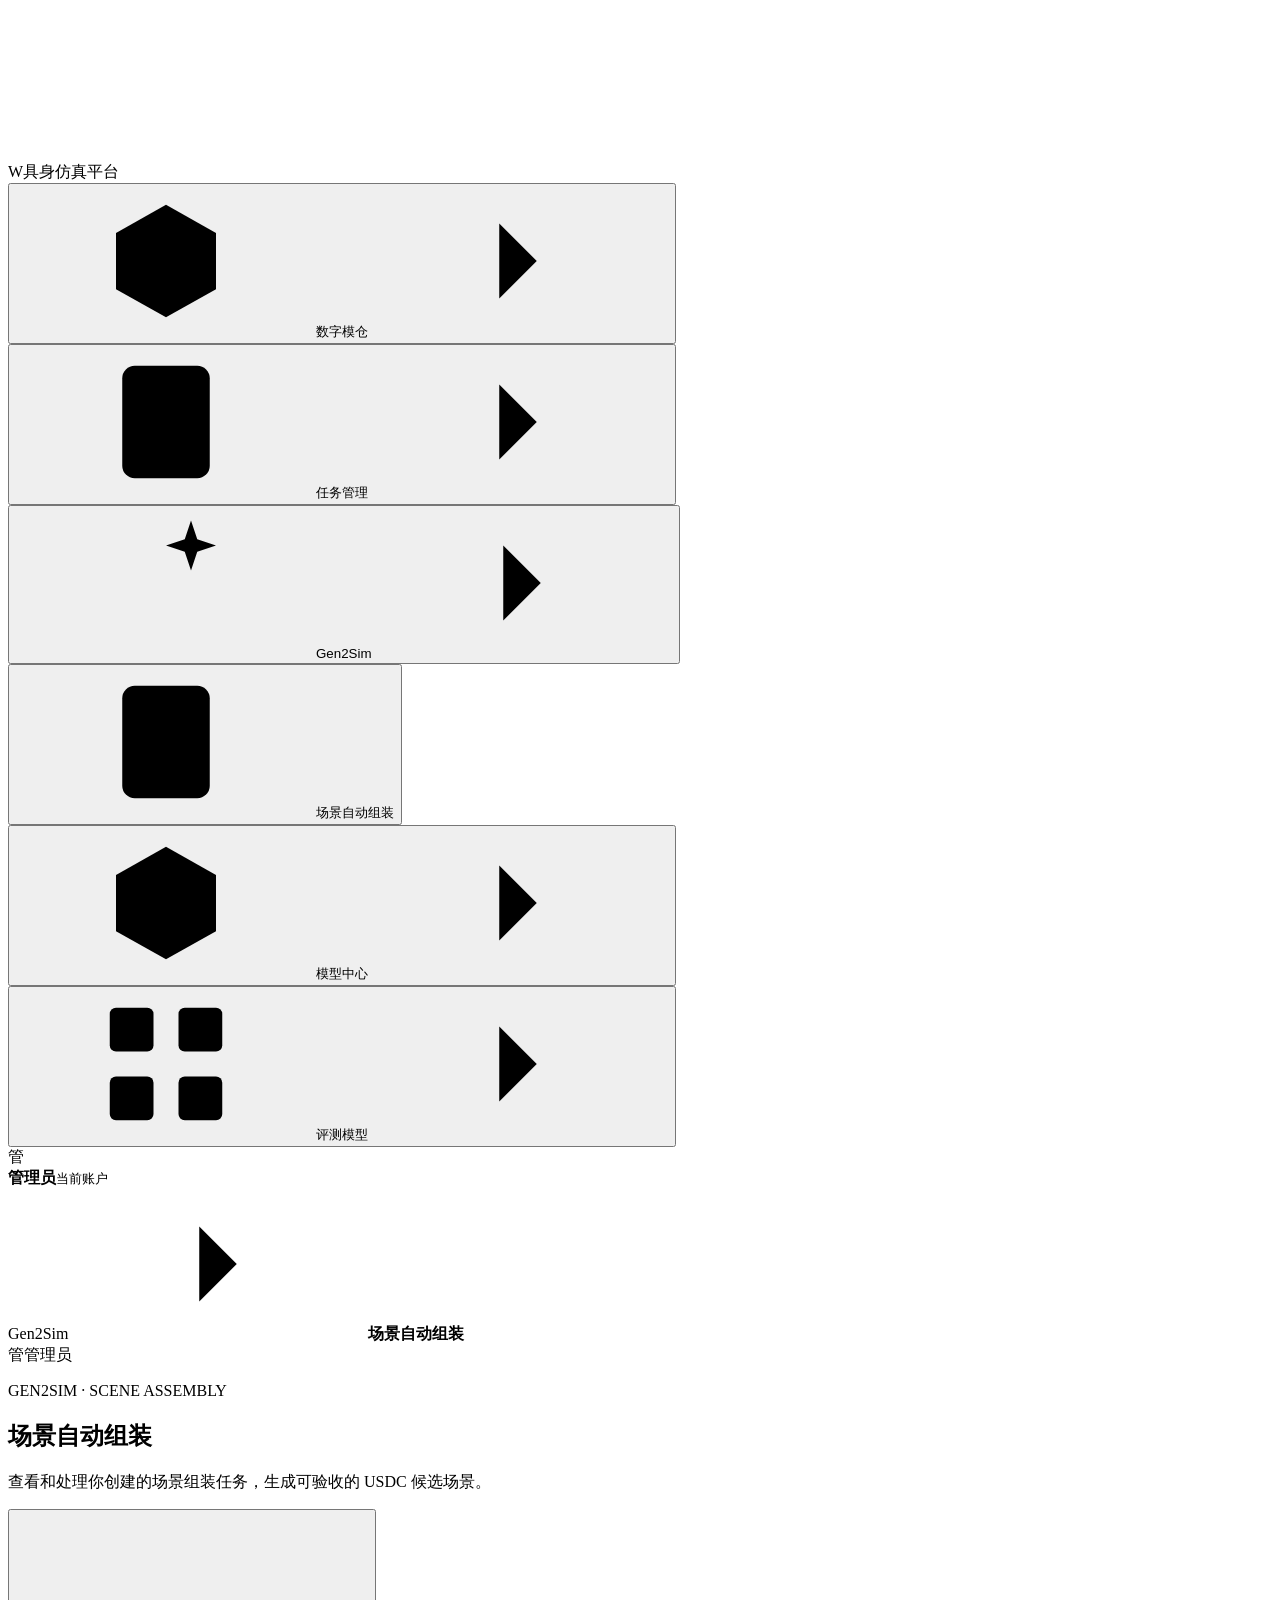
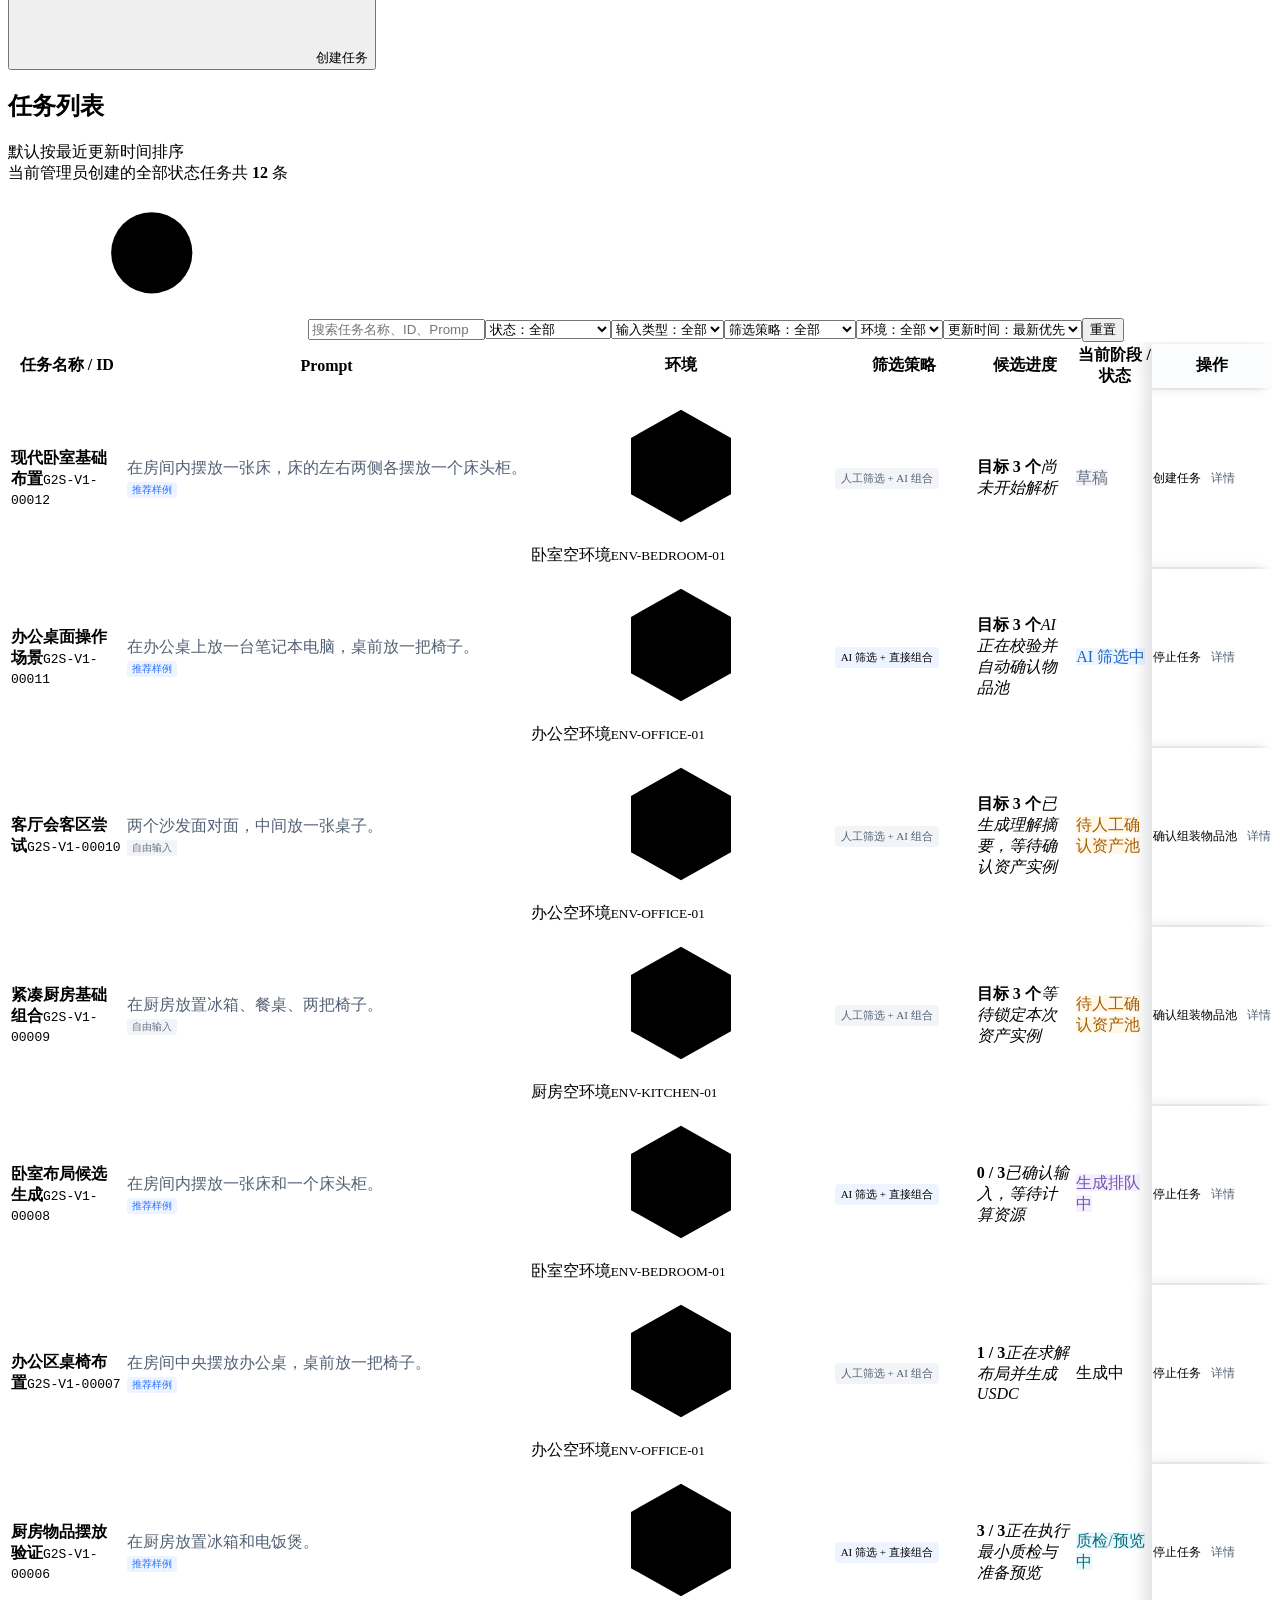
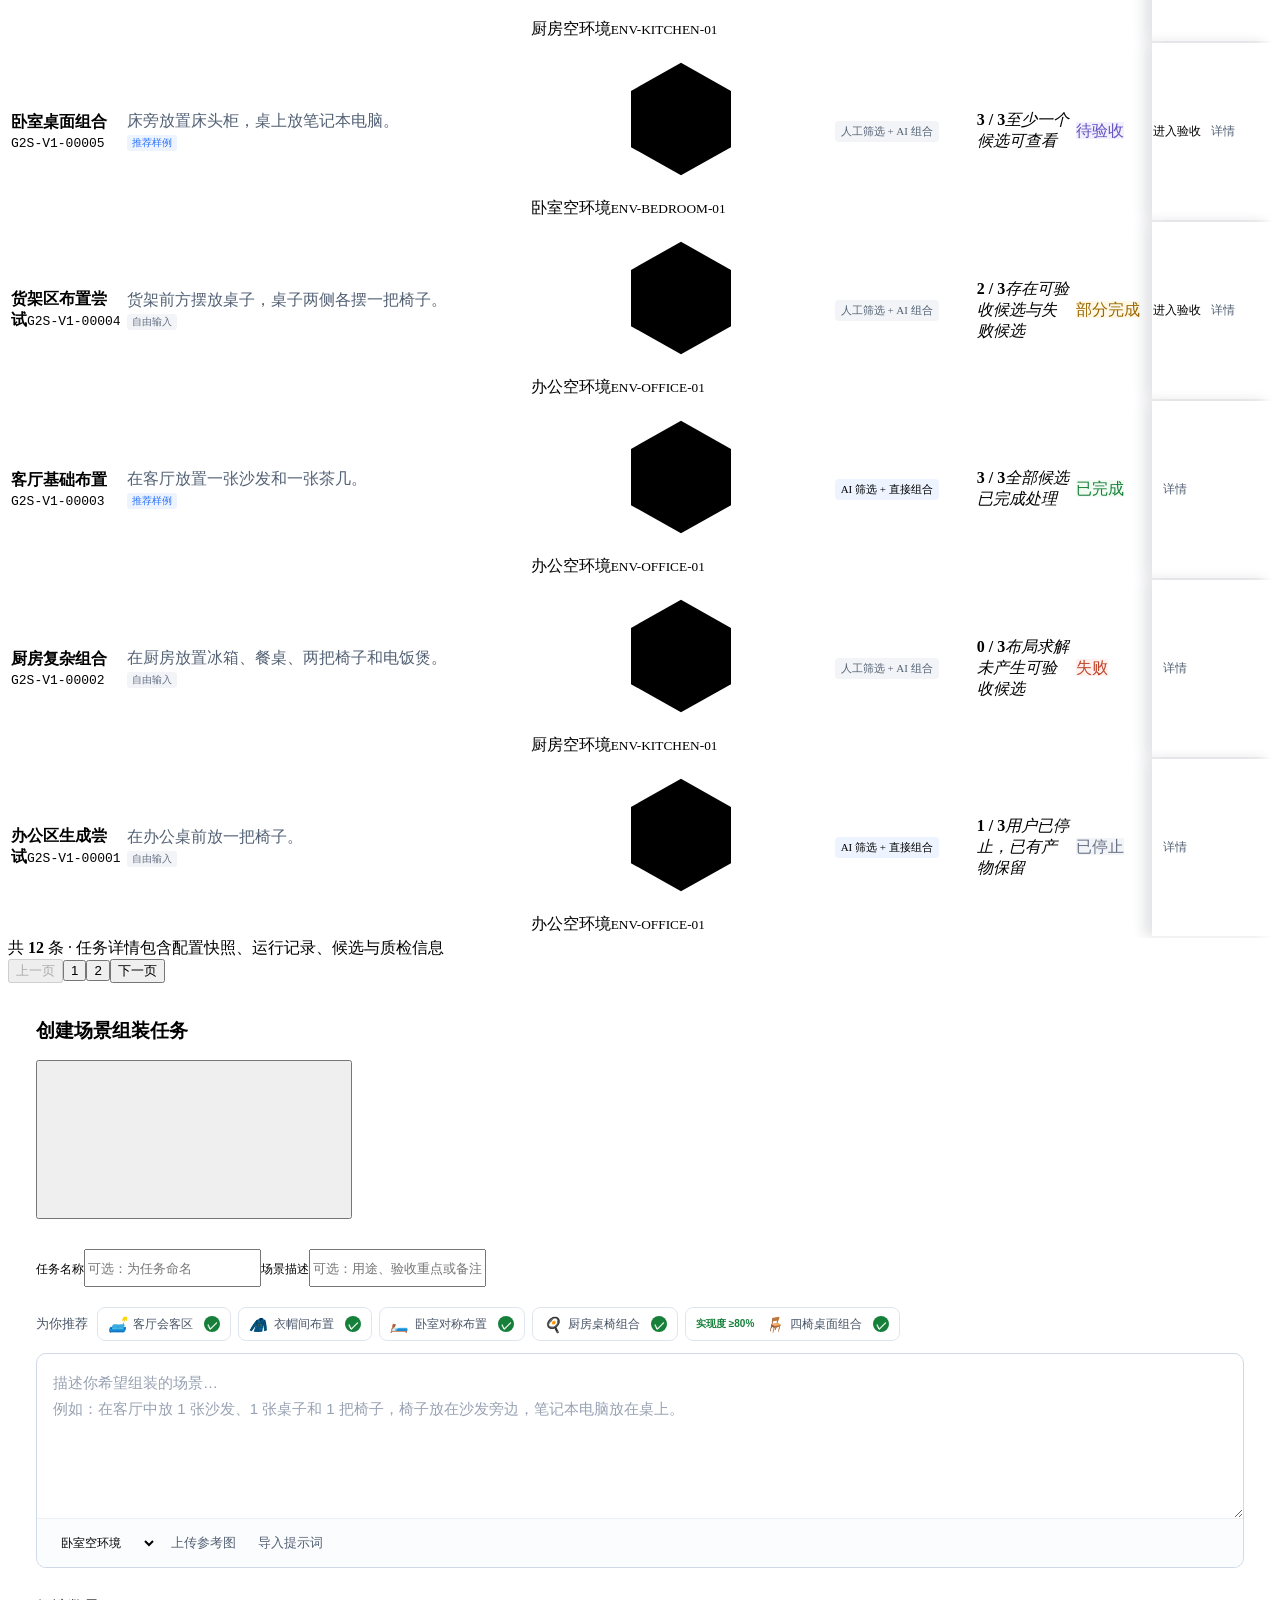
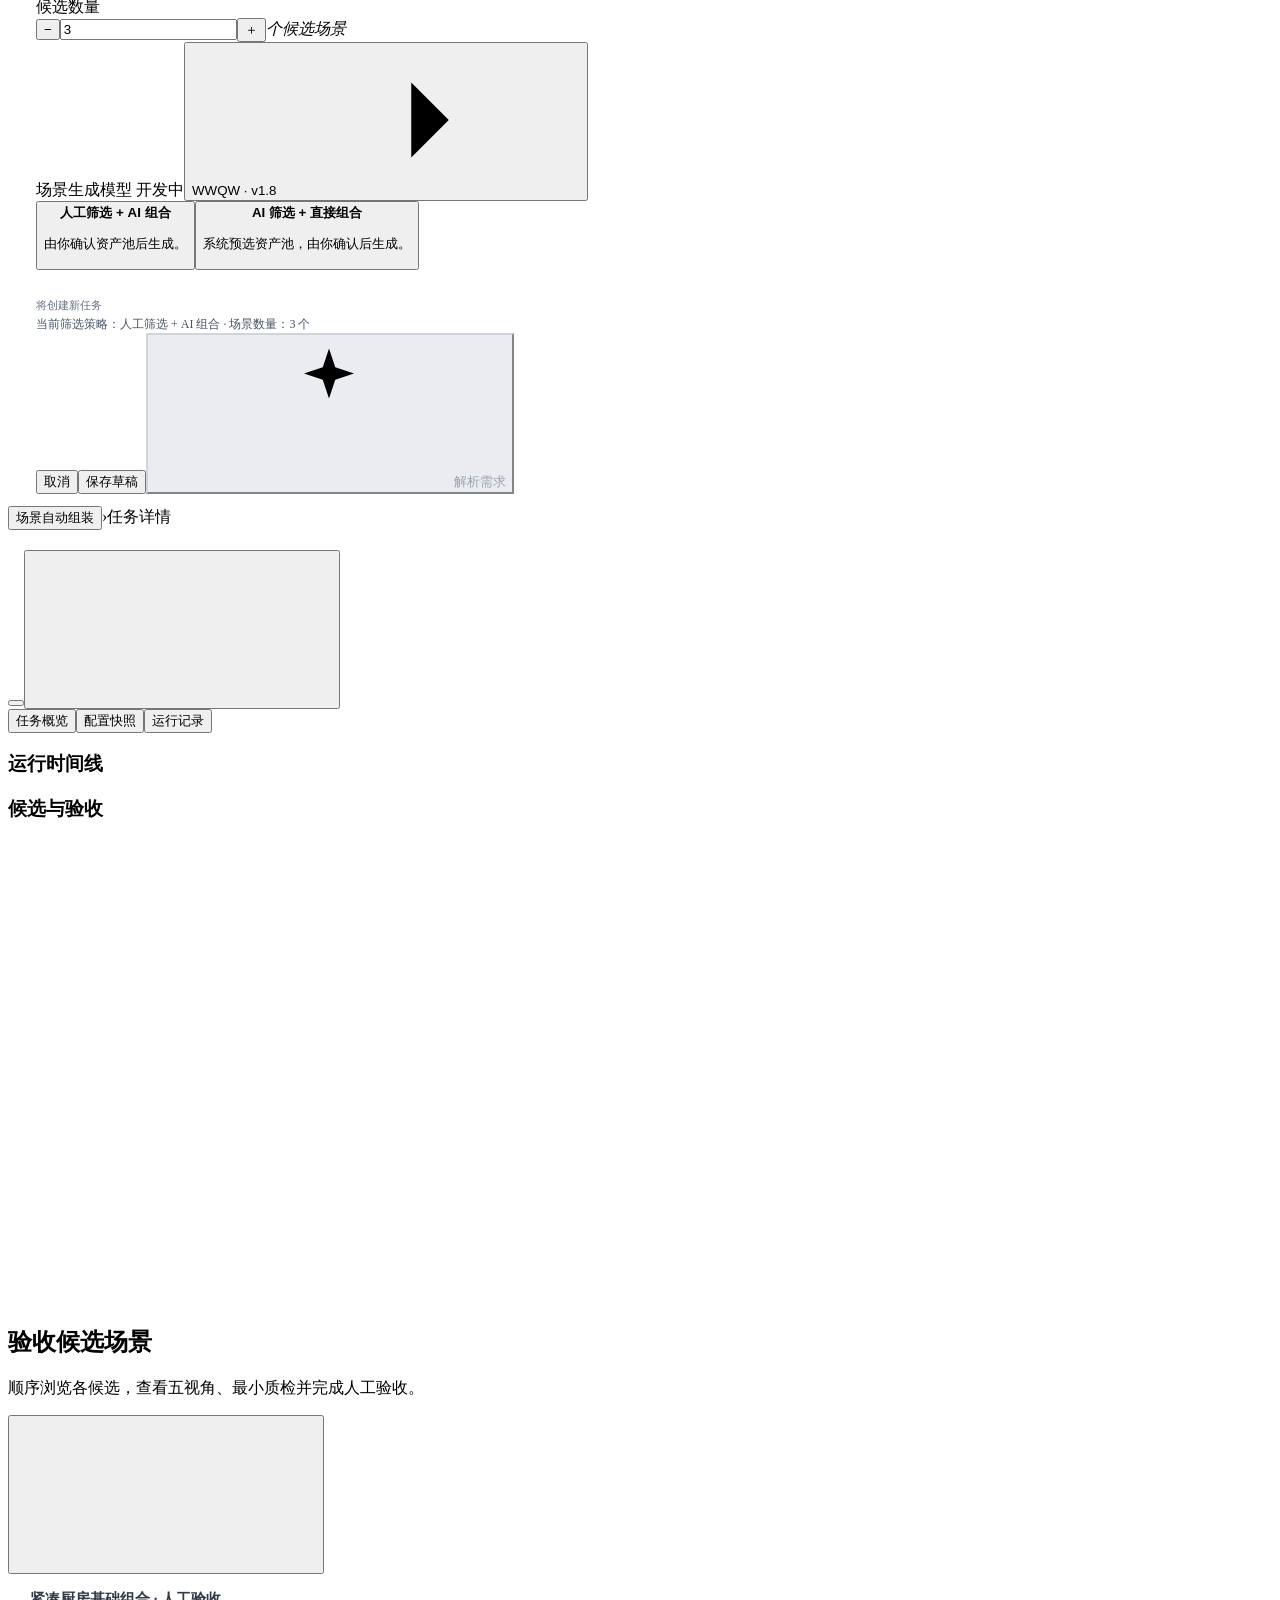
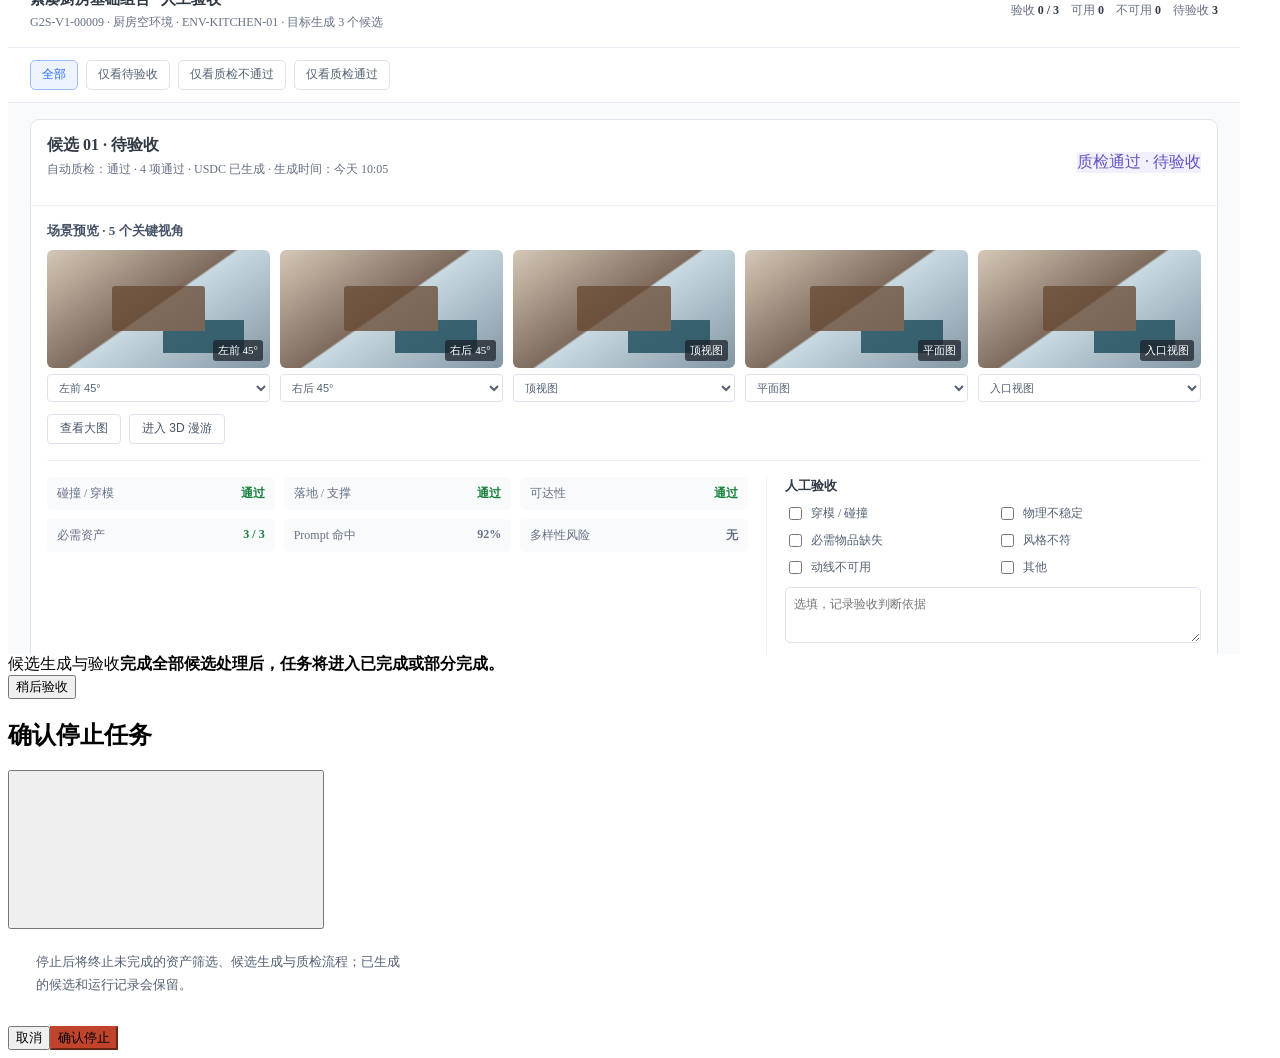
==== commit 2abcd6cd: "Add files via upload" ====
--- a/index.html
+++ b/index.html
@@ -1,143 +1,205 @@
 <!doctype html>
 <html lang="zh-CN">
 <head>
-  <meta charset="utf-8">
-  <meta name="viewport" content="width=device-width, initial-scale=1">
-  <title>Gen2Sim · 场景生成任务</title>
-  <link rel="stylesheet" href="styles.css">
-  <link rel="stylesheet" href="refinements.css">
+  <meta charset="utf-8"><meta name="viewport" content="width=device-width, initial-scale=1"><title>Gen2Sim · 场景自动组装</title>
+  <link rel="stylesheet" href="../gen2sim-scene-task-prototype/styles.css"><link rel="stylesheet" href="../gen2sim-scene-task-prototype/refinements.css">
+  <style>
+    /* V1 内容差异：复用现有原型视觉，不复用旧版业务状态。 */
+    .page-description{max-width:620px}.task-panel th:nth-child(1){width:15%}.task-panel th:nth-child(2){width:16%}.task-panel th:nth-child(3){width:9%}.task-panel th:nth-child(4){width:13%}.task-panel th:nth-child(5){width:12%}.task-panel th:nth-child(6){width:11%}.task-panel th:nth-child(7){width:10%}.task-panel th:nth-child(8){width:8%}.task-panel th:nth-child(9){width:6%}
+    .input-summary{display:block;overflow:hidden;color:#536174;text-overflow:ellipsis;white-space:nowrap}.input-type{display:inline-block;margin-top:3px;padding:1px 5px;border-radius:3px;background:#eef4ff;color:#276fff;font-size:10px}.input-type.free{background:#f2f4f7;color:#667085}.stage{display:block;overflow:hidden;margin-top:3px;color:#8994a5;font-size:11px;text-overflow:ellipsis;white-space:nowrap}.qa{display:block;overflow:hidden;color:#536174;font-size:12px;text-overflow:ellipsis;white-space:nowrap}.parsing{color:#2167c9;background:#edf5ff}.pending{color:#a65f00;background:#fff7e8}.checking{color:#086d80;background:#e9f8fa}.review{color:#6554c0;background:#f2efff}.done{color:#16803a;background:#f2fbf3}.partial{color:#9a6700;background:#fff8e6}.failed{color:#c0442c;background:#fff1ed}.stopped,.draft{color:#667085;background:#f2f4f7}.status.queue{color:#7256ae;background:#f4f0ff}.task-panel tbody tr{cursor:pointer}.task-panel .action-link{white-space:nowrap}.empty{height:220px!important;text-align:center;color:var(--muted)}.empty button{margin-left:7px}.task-detail-dialog{width:min(1180px,calc(100vw - 48px));height:min(800px,calc(100vh - 48px))}.task-detail-summary{grid-template-columns:repeat(4,minmax(0,1fr)}.detail-snapshot-grid{display:grid;grid-template-columns:1fr 1fr;gap:12px}.detail-card{padding:13px;border:1px solid #e6ebf2;border-radius:7px}.detail-card span,.detail-card small{display:block;color:var(--muted);font-size:11px}.detail-card strong{display:block;margin:4px 0;color:#313a46;font-size:13px;font-weight:500}.detail-timeline{display:grid;gap:11px;padding-left:14px;border-left:2px solid #e8edf3}.detail-event{position:relative;color:#475467;font-size:12px}.detail-event:before{position:absolute;top:4px;left:-19px;width:8px;height:8px;border-radius:50%;background:var(--blue);content:""}.detail-event small{display:block;margin-top:2px;color:var(--muted)}.detail-candidate{display:flex;align-items:center;justify-content:space-between;margin-top:8px;padding:10px 12px;border:1px solid #e6ebf2;border-radius:6px}.detail-candidate b{display:block;color:#313a46;font-size:13px;font-weight:500}.detail-candidate small{color:var(--muted);font-size:11px}.dev-badge{margin-left:6px;padding:1px 5px;border-radius:3px;background:#f2f4f7;color:#98a2b3;font-size:10px}.dev-item{opacity:.72}.composer-section{padding-top:16px}.composer-recommend{display:flex;flex-wrap:wrap;gap:8px;margin:0 0 12px}.composer-recommend>span{width:100%;color:var(--muted);font-size:11px}.composer-chip{padding:8px 10px;border:1px solid #dfe5ed;border-radius:6px;background:#fff;color:#475467;font-size:12px}.composer-chip:hover,.composer-chip.active{border-color:#9bbdff;background:#f7faff;color:var(--blue)}.scene-composer{position:relative;border:1px solid #cfd9e8;border-radius:9px;background:#fff;transition:.15s}.scene-composer:focus-within{border-color:var(--blue);box-shadow:0 0 0 2px rgba(39,111,255,.1)}.scene-composer textarea{width:100%;min-height:150px;padding:14px;border:0;border-radius:9px;outline:0;resize:vertical;color:var(--ink);font-size:14px;line-height:1.65}.scene-composer textarea::placeholder{color:#98a2b3}.composer-tools{display:flex;align-items:center;gap:9px;min-height:44px;padding:6px 10px;border-top:1px solid #edf0f3}.composer-plus{width:28px;height:28px;border:0;background:transparent;color:#475467;font-size:27px;line-height:1}.composer-tool{display:inline-flex;align-items:center;gap:5px;height:28px;border:0;border-radius:5px;background:transparent;color:#536174;font-size:12px}.composer-tool:hover{background:#f5f7fb;color:var(--blue)}.env-context{height:28px;max-width:170px;border:0;border-radius:5px;background:#eef4ff;color:var(--blue);padding:0 8px;font-size:12px;outline:0}.attachment-menu{position:absolute;z-index:4;bottom:43px;left:10px;display:none;min-width:168px;padding:5px;border:1px solid #e0e5ec;border-radius:6px;background:#fff;box-shadow:0 8px 24px rgba(31,41,55,.14)}.attachment-menu.open{display:grid}.attachment-menu button{padding:8px;border:0;border-radius:4px;background:#fff;color:#475467;text-align:left;font-size:12px}.attachment-menu button:hover{background:#f7faff;color:var(--blue)}.attachment-list{display:flex;flex-wrap:wrap;gap:6px;margin-top:8px}.attachment-item{display:flex;align-items:center;gap:5px;max-width:230px;padding:5px 7px;border:1px solid #dce5f3;border-radius:4px;background:#fafcff;color:#536174;font-size:11px}.attachment-item button{border:0;background:transparent;color:#98a2b3;font-size:14px}.process-modes .mode-card{cursor:pointer}.process-modes .mode-card.active{border-color:var(--blue);background:#f7faff}.toast{z-index:80}.summary{display:flex}@media(max-width:1100px){.task-panel th:nth-child(2),.task-panel td:nth-child(2),.task-panel th:nth-child(6),.task-panel td:nth-child(6){display:none}.task-panel th:nth-child(1){width:22%}.task-panel th:nth-child(3){width:14%}.task-panel th:nth-child(4){width:22%}.task-panel th:nth-child(5){width:15%}.task-panel th:nth-child(7){width:14%}.task-panel th:nth-child(8){width:13%}}
+</style>
+<style>
+/* Prompt composer: isolated rules ensure the V1 creation experience retains the existing light UI language. */
+#createModal .composer-section{padding:16px 0 14px;border-bottom:1px solid #edf0f3}
+#createModal .composer-section .section-label{margin-bottom:10px}
+#createModal .composer-recommend{display:flex;align-items:center;gap:8px;flex-wrap:wrap;margin:0 0 10px}
+#createModal .composer-recommend-label{font-size:12px;color:#667085;margin-right:2px}
+#createModal .composer-chip{appearance:none;border:1px solid #dfe5ed;background:#fff;color:#475467;border-radius:999px;padding:6px 10px;font-size:12px;line-height:18px;cursor:pointer;transition:.15s ease}
+#createModal .composer-chip:hover{border-color:var(--blue);color:var(--blue);background:var(--blue-soft)}
+#createModal .composer-chip.is-verified{border-color:#dfe5ed;background:#fff;color:#475467}#createModal .composer-chip.is-verified.active{border-color:#b7e4c7;background:#f2fbf3;color:#146c36}
+#createModal .composer-chip.is-verified::after{content:"✓";display:inline-grid;place-items:center;width:16px;height:16px;margin-left:5px;border-radius:50%;background:#16803a;color:#fff;font-size:11px;font-weight:700}
+#createModal .composer-chip.is-verified[data-success-tier="80"]::before{content:"实现度 ≥80%";margin-right:5px;color:#16803a;font-size:10px;font-weight:600}
+#createModal .prompt-validation{display:flex;align-items:flex-start;gap:8px;margin-top:10px;padding:9px 11px;border:1px solid #e1e7ef;border-radius:7px;background:#f8fafc;color:#536174;font-size:12px;line-height:1.55}
+#createModal .prompt-validation:empty{display:none}
+#createModal .prompt-validation.ok{border-color:#b7e4c7;background:#f2fbf3;color:#146c36}
+#createModal .prompt-validation.warn{border-color:#f1d8a7;background:#fffaf0;color:#8a5a00}
+#createModal .prompt-validation.block{border-color:#f5c7c2;background:#fff4f2;color:#b42318}
+#createModal .prompt-validation-icon{flex:0 0 auto;font-weight:700}
+#createModal .prompt-validation button{margin-left:auto;flex:0 0 auto;border:0;border-radius:5px;background:#fff;color:inherit;padding:4px 7px;font-size:12px;cursor:pointer;box-shadow:0 0 0 1px currentColor}
+#createModal #modalParse:disabled{border-color:#d0d5dd;background:#eaecf0;color:#98a2b3;cursor:not-allowed}
+#createModal .scene-composer{border:1px solid #cfd9e8;border-radius:10px;background:#fff;overflow:hidden;transition:.15s ease}
+#createModal .scene-composer:focus-within{border-color:var(--blue);box-shadow:0 0 0 3px rgba(39,111,255,.1)}
+#createModal #modalPrompt{display:block !important;width:100% !important;min-height:140px !important;height:140px !important;resize:vertical;border:0 !important;outline:0 !important;padding:14px !important;background:transparent !important;color:var(--ink);font:14px/1.7 -apple-system,BlinkMacSystemFont,"Segoe UI","PingFang SC","Microsoft YaHei",sans-serif;box-sizing:border-box}
+#createModal #modalPrompt::placeholder{color:#98a2b3;opacity:1}
+#createModal .composer-tools{display:flex;align-items:center;gap:6px;padding:9px 12px;border-top:1px solid #edf0f3;background:#fbfcfd}
+#createModal .composer-tool{appearance:none;border:0;background:transparent;color:#536174;font-size:13px;padding:6px 8px;border-radius:6px;cursor:pointer;line-height:20px}
+#createModal .composer-tool:hover{background:#f2f4f7;color:var(--ink)}
+#createModal .composer-plus{font-size:24px;font-weight:300;padding:2px 9px;line-height:24px;color:#475467}
+#createModal .composer-divider{width:1px;height:20px;background:#dfe5ed;margin:0 2px}
+#createModal .composer-env{height:32px;max-width:150px;border:0;background:transparent;color:var(--blue);font-size:13px;font-weight:500;outline:none;cursor:pointer}
+#createModal .composer-attachment{position:relative}
+#createModal .attachment-menu{display:none;position:absolute;z-index:15;left:0;bottom:42px;width:156px;padding:6px;border:1px solid #dfe5ed;border-radius:8px;background:#fff;box-shadow:0 8px 24px rgba(15,23,42,.14)}
+#createModal .attachment-menu.show{display:block}
+#createModal .attachment-menu button{display:block;width:100%;border:0;background:transparent;text-align:left;padding:8px 9px;border-radius:5px;color:#475467;font-size:13px;cursor:pointer}
+#createModal .attachment-menu button:hover{background:#f8fafc}
+#createModal .attachment-list{display:flex;flex-wrap:wrap;gap:6px;margin-top:9px}
+#createModal .attachment-item{display:inline-flex;align-items:center;gap:6px;max-width:100%;padding:5px 7px 5px 9px;border:1px solid #cfe0ff;border-radius:6px;background:var(--blue-soft);color:var(--blue);font-size:12px}
+#createModal .attachment-item span{overflow:hidden;text-overflow:ellipsis;white-space:nowrap;max-width:240px}
+#createModal .attachment-item button{border:0;background:transparent;color:var(--blue);font-size:16px;line-height:16px;cursor:pointer;padding:0 1px}
+#createModal .modal-head{padding:20px 28px 16px}
+#createModal .modal-kicker,#createModal .modal-head p{display:none}
+#createModal .modal-head h2{font-size:19px;font-weight:600}
+#createModal .modal-body{padding:0 28px}
+#createModal .composer-section{padding:20px 0;border-bottom:0}
+#createModal .composer-recommend{gap:7px;margin-bottom:12px}
+#createModal .composer-recommend>span{width:auto;margin-right:2px;color:#475467;font-size:13px;font-weight:500}
+#createModal .composer-chip{display:inline-flex;align-items:center;gap:6px;padding:7px 10px;border-radius:8px}
+#createModal .composer-chip .chip-icon{font-size:15px;line-height:1}
+#createModal #modalPrompt{min-height:164px !important;height:164px !important;padding:16px !important;font-size:15px}
+#createModal .composer-tools{justify-content:flex-start;padding:8px 12px}
+#createModal .env-context{height:30px;border:0;border-radius:5px;background:var(--blue-soft);color:var(--blue);padding:0 8px;font-size:12px;outline:0}
+#createModal .optional-settings{margin:0 0 16px;border:1px solid #edf0f3;border-radius:8px;background:#fff}
+#createModal .optional-settings>summary{display:flex;align-items:center;gap:7px;padding:11px 13px;color:#667085;font-size:12px;cursor:pointer;list-style:none}
+#createModal .optional-settings>summary::-webkit-details-marker{display:none}
+#createModal .optional-settings>summary:before{content:'›';color:#98a2b3;font-size:18px;line-height:12px;transform:rotate(0deg);transition:.15s}
+#createModal .optional-settings[open]>summary{border-bottom:1px solid #edf0f3;color:#475467}
+#createModal .optional-settings[open]>summary:before{transform:rotate(90deg)}
+#createModal .optional-content{padding:13px}
+#createModal .optional-content .field-grid{gap:12px}
+#createModal .optional-content .field{gap:6px;font-size:12px}
+#createModal .optional-content .field input{height:32px}
+#createModal .optional-content .strategy-grid{gap:12px}
+#createModal .optional-content .process-modes{margin-top:12px}
+#createModal .optional-content .strategy-note{display:none}
+#createModal .modal-foot{padding:12px 28px}
+#createModal .task-summary{display:grid;gap:3px;color:#667085;font-size:11px}
+#createModal .task-summary strong{color:#475467;font-size:12px;font-weight:500}
+#createModal .basic-fields{padding:14px 0 0}
+#createModal .basic-fields .field-grid{gap:12px}
+#createModal .basic-fields .field{gap:6px;font-size:12px}
+#createModal .basic-fields .field input{height:32px}
+#createModal .strategy-direct{padding:0 0 16px;border:0}
+#createModal .strategy-direct .strategy-grid{margin-top:0}
+#createModal .strategy-direct .strategy-note{display:none}
+#assetConfirmModal .modal{width:min(920px,calc(100vw - 48px))}
+.intent-readonly{display:grid;grid-template-columns:1fr 1fr;gap:12px;padding:14px 0 16px;border-bottom:1px solid #edf0f3}
+.intent-readonly div{padding:11px 12px;border:1px solid #e7ebf0;border-radius:7px;background:#fbfcfd}
+.intent-readonly span{display:block;margin-bottom:5px;color:#667085;font-size:11px}.intent-readonly strong{display:block;color:#313a46;font-size:13px;font-weight:500;line-height:1.55}
+.asset-confirm-section{padding:17px 0}.asset-confirm-section h3{margin:0 0 4px;color:#313a46;font-size:14px}.asset-confirm-section>p{margin:0 0 12px;color:#667085;font-size:12px}
+.asset-candidate-grid{display:grid;grid-template-columns:repeat(3,1fr);gap:10px}.asset-candidate{position:relative;padding:12px;border:1px solid #dce5f3;border-radius:8px;background:#fff}.asset-candidate:before{position:absolute;top:11px;right:11px;width:7px;height:7px;border-radius:50%;background:#16803a;content:""}.asset-candidate strong{display:block;margin-bottom:5px;color:#313a46;font-size:13px;font-weight:500}.asset-candidate span,.asset-candidate small{display:block;color:#667085;font-size:11px;line-height:1.55}.asset-candidate small{margin-top:5px;color:#98a2b3;font-family:ui-monospace,SFMono-Regular,Menlo,monospace}.asset-confirm-note{margin-top:12px;padding:9px 11px;border-radius:6px;background:#f7faff;color:#536174;font-size:12px;line-height:1.55}
+@media(max-width:760px){.intent-readonly,.asset-candidate-grid{grid-template-columns:1fr}}
+/* Asset pool is a workbench step, deliberately separate from the Prompt composer. */
+.asset-pool-page{position:fixed;inset:0;z-index:60;display:flex;flex-direction:column;background:#fff;color:var(--ink)}.asset-pool-page.hidden{display:none}.asset-pool-top{height:76px;display:flex;align-items:center;justify-content:space-between;padding:0 32px;border-bottom:1px solid var(--line)}.asset-pool-top h1{margin:0 0 5px;font-size:20px;font-weight:600}.asset-pool-top p{margin:0;color:var(--muted);font-size:12px}.asset-pool-context{display:flex;align-items:center;gap:18px;padding:11px 32px;border-bottom:1px solid #edf0f3;color:#667085;font-size:12px}.asset-pool-context strong{color:#313a46;font-weight:500}.asset-flow{display:flex;gap:26px;margin-left:auto}.asset-flow span{color:#98a2b3}.asset-flow .active{color:var(--blue);font-weight:600}.asset-workbench{min-height:0;flex:1;display:grid;grid-template-columns:230px minmax(0,1fr) 290px}.asset-filter{padding:20px;border-right:1px solid #edf0f3;background:#fcfdff}.asset-filter h3,.asset-results h3,.asset-pool-summary h3{margin:0;color:#313a46;font-size:14px}.asset-filter-title{display:flex;align-items:center;justify-content:space-between;margin-bottom:16px}.asset-filter .text-btn{height:auto;padding:0;font-size:12px}.filter-field{display:grid;gap:7px;padding:13px 0;border-top:1px solid #edf0f3;color:#536174;font-size:12px}.filter-field input,.filter-field select{height:32px;border:1px solid #d9dde5;border-radius:5px;padding:0 9px;background:#fff;color:#475467;outline:0}.filter-check{display:flex;align-items:center;gap:7px;margin:3px 0}.asset-results{min-width:0;padding:20px 24px;overflow:auto}.asset-results-header{display:flex;align-items:end;justify-content:space-between;margin-bottom:16px}.asset-results-header p{margin:5px 0 0;color:#667085;font-size:12px}.asset-result-list{border-top:1px solid #edf0f3}.asset-result{display:grid;grid-template-columns:26px 54px minmax(0,1fr) 76px 84px;align-items:center;gap:12px;padding:12px 6px;border-bottom:1px solid #edf0f3}.asset-result input{accent-color:var(--blue)}.asset-thumb{display:grid;place-items:center;width:54px;height:54px;border-radius:6px;background:linear-gradient(145deg,#edf4ff,#c9dcfa);color:#5d83c5;font-size:20px}.asset-result strong{display:block;color:#313a46;font-size:13px;font-weight:500}.asset-result span,.asset-result small{display:block;margin-top:4px;color:#667085;font-size:11px}.asset-result small{color:#98a2b3;font-family:ui-monospace,SFMono-Regular,Menlo,monospace}.asset-confidence{padding:4px 7px;border-radius:4px;background:#eef9f1;color:#16803a;font-size:11px;text-align:center}.asset-role{height:30px;border:1px solid #d9dde5;border-radius:5px;background:#fff;color:#475467;font-size:12px}.asset-pool-summary{padding:20px;border-left:1px solid #edf0f3;background:#fcfdff;overflow:auto}.asset-pool-head{display:flex;align-items:center;justify-content:space-between;margin-bottom:14px}.asset-pool-group{padding:13px 0;border-top:1px solid #edf0f3}.asset-pool-group h4{display:flex;justify-content:space-between;margin:0 0 8px;color:#475467;font-size:12px}.asset-pool-group h4 b{color:var(--blue);font-weight:600}.asset-pool-item{padding:6px 0;color:#313a46;font-size:12px}.asset-capacity{margin-top:14px;padding:11px;border:1px solid #dce5f3;border-radius:6px;background:#fff;color:#536174;font-size:12px;line-height:1.6}.asset-capacity b{display:block;color:#16803a;font-weight:500}.asset-pool-footer{height:62px;display:flex;align-items:center;justify-content:space-between;padding:0 32px;border-top:1px solid var(--line);background:#fff}.asset-pool-footer .pool-status{color:#667085;font-size:12px}.asset-pool-page.auto .asset-filter{display:none}.asset-pool-page.auto .asset-workbench{grid-template-columns:minmax(0,1fr) 290px}.asset-pool-page.auto .asset-result input,.asset-pool-page.auto .asset-role{pointer-events:none;opacity:.55}.asset-pool-page.auto .asset-results-header p:after{content:' · 系统已预选，确认后直接生成';color:var(--blue)}
+@media(max-width:900px){.asset-workbench,.asset-pool-page.auto .asset-workbench{grid-template-columns:1fr}.asset-filter{display:none}.asset-pool-summary{border-left:0;border-top:1px solid #edf0f3}.asset-flow{display:none}.asset-pool-context{gap:8px;flex-wrap:wrap}.asset-pool-top,.asset-pool-context,.asset-pool-footer{padding-left:18px;padding-right:18px}}
+/* The three core stages share one dialog language; the asset workbench keeps its density inside a wide dialog. */
+.asset-pool-page{display:grid;grid-template-rows:auto auto minmax(0,1fr) auto;align-content:center;justify-items:center;padding:24px;background:rgba(15,23,42,.44);backdrop-filter:blur(2px)}.asset-pool-page>*{width:min(1400px,calc(100vw - 48px));background:#fff}.asset-pool-top{border-radius:10px 10px 0 0}.asset-pool-footer{border-radius:0 0 10px 10px;box-shadow:0 28px 70px rgba(15,23,42,.24)}.asset-workbench{height:min(620px,calc(100vh - 250px));border-top:1px solid #edf0f3}.asset-pool-page.hidden{display:none}
+.asset-pool-page{overflow:hidden}.asset-pool-page .asset-workbench,.asset-pool-page .asset-pool-footer{background:#fff}.asset-pool-page .asset-workbench{overflow:hidden}.process-badge{display:inline-flex;align-items:center;padding:3px 6px;border-radius:4px;background:#f2f4f7;color:#536174;font-size:11px;white-space:nowrap}.process-badge.ai{background:#eef4ff;color:var(--blue)}
+.asset-pool-page{isolation:isolate}.asset-pool-page:before{position:absolute;z-index:0;width:min(1400px,calc(100vw - 48px));height:min(820px,calc(100vh - 48px));border-radius:10px;background:#fff;box-shadow:0 28px 70px rgba(15,23,42,.24);content:""}.asset-pool-page>*{position:relative;z-index:1}
+.asset-pool-page{align-content:start}
+.task-panel tbody tr{cursor:default}.task-panel .table-wrap{overflow:auto!important}.task-panel table{min-width:1480px!important}.task-panel th:nth-child(9),.task-panel td:nth-child(9){position:sticky;right:0;z-index:5;background:#fff;box-shadow:-8px 0 12px rgba(15,23,42,.12)}.task-panel tbody tr:hover td:nth-child(9){background:#f0f5ff}.task-panel th:nth-child(9){z-index:6;background:#fbfcfd}.task-action-group{display:flex;align-items:center;gap:10px;white-space:nowrap}.task-panel .action-link,.task-panel .detail-link{padding:0;border:0;background:transparent;color:var(--blue);font-size:12px;font-weight:500;white-space:nowrap}.task-panel .detail-link{color:#536174}.task-panel .detail-link:hover,.task-panel .action-link:hover{text-decoration:underline}#cloneTask{display:none}.detail-env{display:flex!important;align-items:center;gap:10px}.detail-env-art{width:52px;height:40px;border:1px solid #cdddf5;border-radius:5px;background:linear-gradient(145deg,#f4f8ff 0 45%,#ddeafa 46% 100%);position:relative;overflow:hidden}.detail-env-art:before{position:absolute;left:9px;bottom:8px;width:27px;height:12px;border:2px solid #7fa5dd;border-bottom-width:5px;border-radius:3px;content:""}.detail-env-art:after{position:absolute;right:8px;top:8px;width:10px;height:17px;border:2px solid #a2bce3;border-radius:2px;content:""}.confirm-dialog{width:min(420px,calc(100vw - 48px))}.confirm-dialog .modal-body{padding:22px 28px;color:#536174;font-size:13px;line-height:1.7}.confirm-task-name{display:block;margin-top:8px;color:#313a46;font-weight:600}
+.acceptance-dialog{width:min(1040px,calc(100vw - 48px))}.acceptance-body{display:grid;grid-template-columns:260px minmax(0,1fr);min-height:440px}.candidate-list{padding:16px;border-right:1px solid #edf0f3;background:#fcfdff}.candidate-list h3{margin:0 0 12px;font-size:14px}.candidate-row{width:100%;margin:0 0 8px;padding:10px;border:1px solid #dfe5ed;border-radius:7px;background:#fff;text-align:left}.candidate-row.active{border-color:var(--blue);background:#f7faff}.candidate-row strong,.candidate-row span{display:block}.candidate-row strong{color:#313a46;font-size:13px;font-weight:500}.candidate-row span{margin-top:4px;color:#667085;font-size:11px}.candidate-review{padding:20px}.candidate-review-head{display:flex;align-items:center;justify-content:space-between;margin-bottom:14px}.candidate-review-head h3{margin:0;font-size:15px}.review-preview{display:grid;place-items:center;height:208px;border:1px solid #dce5f3;border-radius:8px;background:linear-gradient(145deg,#f4f8ff,#e7effb);color:#7a99c7;font-size:13px}.review-summary{display:grid;grid-template-columns:repeat(3,1fr);gap:8px;margin:12px 0}.review-summary div{padding:9px;border:1px solid #edf0f3;border-radius:6px}.review-summary span,.review-summary strong{display:block}.review-summary span{color:#667085;font-size:11px}.review-summary strong{margin-top:4px;color:#313a46;font-size:12px;font-weight:500}.review-actions{display:flex;gap:8px;margin-top:12px}.review-actions .ghost-btn{flex:1}.review-actions .primary-btn{flex:1;background:#16803a;border-color:#16803a}.review-actions .primary-btn:hover{background:#126b30}@media(max-width:760px){.acceptance-body{grid-template-columns:1fr}.candidate-list{border-right:0;border-bottom:1px solid #edf0f3}.asset-pool-page{padding:14px}.asset-pool-page>*{width:calc(100vw - 28px)}}
+@media (max-width:760px){#createModal .composer-tools{flex-wrap:wrap}#createModal .composer-env{max-width:100%;width:auto}}
+.acceptance-dialog{width:min(1280px,calc(100vw - 48px))!important}.acceptance-card-flow{max-height:calc(100vh - 220px);overflow:auto;background:#f8fafc}.acceptance-task-context{display:flex;align-items:center;justify-content:space-between;gap:16px;padding:16px 22px;border-bottom:1px solid #e6ebf2;background:#fff}.acceptance-task-context h3{margin:0;color:#313a46;font-size:15px}.acceptance-task-context p{margin:5px 0 0;color:#667085;font-size:12px}.acceptance-counts{display:flex;gap:12px;color:#667085;font-size:12px;white-space:nowrap}.acceptance-counts b{color:#313a46}.acceptance-filters{display:flex;gap:8px;padding:12px 22px;border-bottom:1px solid #e6ebf2;background:#fff}.acceptance-filter{height:30px;padding:0 11px;border:1px solid #dce3ec;border-radius:5px;background:#fff;color:#536174;font-size:12px}.acceptance-filter.active{border-color:#9bbdff;background:#eef4ff;color:#276fff}.acceptance-cards{display:grid;gap:14px;padding:16px 22px 22px}.candidate-card{overflow:hidden;border:1px solid #dfe5ed;border-radius:9px;background:#fff}.candidate-card-head{display:flex;align-items:center;justify-content:space-between;gap:16px;padding:15px 16px;border-bottom:1px solid #edf0f3}.candidate-card-head h3{margin:0;color:#313a46;font-size:16px}.candidate-card-meta{margin-top:5px;color:#667085;font-size:12px}.candidate-card-body{padding:16px}.candidate-views-label{margin-bottom:10px;color:#475467;font-size:13px;font-weight:600}.candidate-views{display:grid;grid-template-columns:repeat(5,1fr);gap:10px}.candidate-view{min-width:0}.view-thumb{position:relative;display:grid;place-items:center;height:118px;overflow:hidden;border-radius:6px;background:linear-gradient(145deg,#d5c8b7,#7e6b5d 48%,#c8d9e1 49%,#8296a3);color:#fff;font-size:11px}.view-thumb:before{position:absolute;width:42%;height:38%;border-radius:3px;background:rgba(103,73,51,.76);box-shadow:45px 28px 0 -6px rgba(38,83,98,.86);content:""}.view-thumb span{position:relative;z-index:1;align-self:end;justify-self:end;margin:7px;padding:3px 5px;border-radius:3px;background:rgba(25,31,40,.72)}.candidate-view select{width:100%;height:28px;margin-top:6px;padding:0 7px;border:1px solid #dce3ec;border-radius:4px;background:#fff;color:#536174;font-size:11px}.candidate-card-actions{display:flex;gap:8px;margin-top:12px}.candidate-card-actions button{height:30px;padding:0 12px;border:1px solid #dce3ec;border-radius:4px;background:#fff;color:#475467;font-size:12px}.candidate-card-actions button:hover{border-color:#9bbdff;color:#276fff}.candidate-inspection{display:grid;grid-template-columns:1.45fr .9fr;gap:18px;margin-top:16px;padding-top:16px;border-top:1px solid #edf0f3}.quality-grid{display:grid;grid-template-columns:repeat(3,1fr);gap:9px}.quality-item{display:flex;justify-content:space-between;gap:8px;padding:8px 10px;border-radius:5px;background:#f8fafc;color:#667085;font-size:12px}.quality-item b{font-weight:600}.quality-item.pass b{color:#16803a}.quality-item.risk b{color:#c0442c}.manual-review{padding-left:18px;border-left:1px solid #edf0f3}.manual-review h4{margin:0 0 9px;color:#313a46;font-size:13px}.reason-list{display:grid;grid-template-columns:repeat(2,1fr);gap:8px;color:#536174;font-size:12px}.reason-list label{display:flex;align-items:center;gap:6px}.review-note{width:100%;min-height:56px;box-sizing:border-box;margin-top:10px;padding:8px;border:1px solid #dce3ec;border-radius:5px;resize:vertical;color:#475467;font-size:12px}.review-decision{display:flex;justify-content:flex-end;gap:8px;margin-top:11px}.review-decision button{height:31px;padding:0 13px;border:1px solid #dce3ec;border-radius:4px;background:#fff;color:#475467;font-size:12px}.review-decision .available{border-color:#16803a;background:#16803a;color:#fff}.candidate-card.failed .candidate-card-body{display:grid;place-items:center;min-height:170px;background:#fffafb;color:#8b4a3b;text-align:center}.candidate-card.failed .failure-detail{max-width:540px}.candidate-card.failed h4{margin:0 0 6px;color:#c0442c;font-size:15px}.candidate-card.failed p{margin:0;color:#667085;font-size:12px;line-height:1.7}@media(max-width:900px){.candidate-views{grid-template-columns:repeat(3,1fr)}.candidate-inspection{grid-template-columns:1fr}.manual-review{padding-left:0;border-left:0;border-top:1px solid #edf0f3;padding-top:14px}}@media(max-width:620px){.acceptance-task-context{display:block}.acceptance-counts{margin-top:8px;flex-wrap:wrap}.candidate-views{grid-template-columns:repeat(2,1fr)}.quality-grid{grid-template-columns:1fr}.reason-list{grid-template-columns:1fr}}
+</style>
+<style>
+/* Asset confirmation keeps the task context visible without increasing the modal envelope. */
+.asset-pool-context{display:grid;grid-template-columns:auto auto minmax(180px,1fr) auto;gap:5px 16px;padding-top:7px!important;padding-bottom:7px!important;min-height:42px;align-items:center}.asset-prompt-context{grid-column:1 / 4;display:block;overflow:hidden;color:#667085;font-size:11px;line-height:16px;text-overflow:ellipsis;white-space:nowrap}.asset-prompt-context b{margin-right:5px;color:#475467;font-weight:500}.asset-flow{grid-column:4;grid-row:1 / 3;align-self:center}.asset-workbench{height:min(588px,calc(100vh - 278px))!important}.asset-filter{padding:14px!important}.asset-filter-title{margin-bottom:10px!important}.filter-field{gap:5px;padding:9px 0!important}.asset-results{padding:14px 18px!important}.asset-results-header{margin-bottom:10px!important}.intent-readonly{gap:8px!important;padding:8px 0 10px!important}.intent-readonly div{padding:8px 9px!important}.intent-readonly span{margin-bottom:2px!important}.intent-readonly strong{line-height:1.35!important}.asset-result{padding:9px 5px!important}.asset-pool-summary{padding:14px!important}.asset-pool-head{margin-bottom:8px!important}.asset-pool-group{padding:9px 0!important}.asset-pool-item{padding:4px 0!important}.asset-capacity{margin-top:9px!important;padding:8px!important}@media(max-width:900px){.asset-pool-context{display:flex;min-height:auto}.asset-prompt-context{width:100%;order:4}.asset-flow{display:none}}
+</style>
 </head>
 <body>
-  <svg class="svg-defs" aria-hidden="true">
-    <symbol id="i-cube" viewBox="0 0 24 24"><path d="m12 3 8 4.5v9L12 21l-8-4.5v-9L12 3Z"/><path d="m4 7.5 8 4.5 8-4.5M12 12v9"/></symbol>
-    <symbol id="i-grid" viewBox="0 0 24 24"><rect x="3" y="3" width="7" height="7" rx="1"/><rect x="14" y="3" width="7" height="7" rx="1"/><rect x="3" y="14" width="7" height="7" rx="1"/><rect x="14" y="14" width="7" height="7" rx="1"/></symbol>
-    <symbol id="i-task" viewBox="0 0 24 24"><rect x="5" y="3" width="14" height="18" rx="2"/><path d="M9 8h6M9 12h6M9 16h4"/></symbol>
-    <symbol id="i-search" viewBox="0 0 24 24"><circle cx="11" cy="11" r="6.5"/><path d="m16 16 4 4"/></symbol>
-    <symbol id="i-chevron" viewBox="0 0 24 24"><path d="m9 6 6 6-6 6"/></symbol>
-    <symbol id="i-plus" viewBox="0 0 24 24"><path d="M12 5v14M5 12h14"/></symbol>
-    <symbol id="i-close" viewBox="0 0 24 24"><path d="m6 6 12 12M18 6 6 18"/></symbol>
-    <symbol id="i-wand" viewBox="0 0 24 24"><path d="m5 19 12-12M15 5l1-3 1 3 3 1-3 1-1 3-1-3-3-1 3-1ZM6 11l.7-2.3L9 8l-2.3.7L6 11l-.7-2.3L3 8l2.3-.7L6 5Z"/><path d="m5 19 2 0 12-12-2-2L5 17v2Z"/></symbol>
-    <symbol id="i-image" viewBox="0 0 24 24"><rect x="3" y="4" width="18" height="16" rx="2"/><circle cx="9" cy="9" r="1.5"/><path d="m4 17 5-5 4 4 2-2 5 4"/></symbol>
-    <symbol id="i-box" viewBox="0 0 24 24"><path d="M3 7.5 12 3l9 4.5-9 4.5-9-4.5Z"/><path d="M3 7.5V17l9 4 9-4V7.5M12 12v9"/></symbol>
-    <symbol id="i-copy" viewBox="0 0 24 24"><rect x="8" y="8" width="12" height="12" rx="2"/><path d="M16 8V6a2 2 0 0 0-2-2H6a2 2 0 0 0-2 2v8a2 2 0 0 0 2 2h2"/></symbol>
-    <symbol id="i-filter" viewBox="0 0 24 24"><path d="M4 5h16l-6 7v5l-4 2v-7L4 5Z"/></symbol>
-  </svg>
-
-  <div class="app-shell">
-    <aside class="sidebar" aria-label="主导航">
-      <div class="brand"><span class="brand-mark">W</span><span>具身仿真平台</span></div>
-      <nav class="nav">
-        <button class="nav-group"><svg><use href="#i-cube"></use></svg><span>数字模仓</span><svg class="chev"><use href="#i-chevron"></use></svg></button>
-        <button class="nav-group"><svg><use href="#i-task"></use></svg><span>任务管理</span><svg class="chev"><use href="#i-chevron"></use></svg></button>
-        <section class="nav-section open">
-          <button class="nav-group active-group"><svg><use href="#i-wand"></use></svg><span>Gen2Sim</span><svg class="chev rotate"><use href="#i-chevron"></use></svg></button>
-          <div class="subnav"><button class="subnav-item active"><svg><use href="#i-task"></use></svg><span>场景生成任务</span></button></div>
-        </section>
-        <button class="nav-group"><svg><use href="#i-cube"></use></svg><span>模型中心</span><svg class="chev"><use href="#i-chevron"></use></svg></button>
-        <button class="nav-group"><svg><use href="#i-grid"></use></svg><span>评测模型</span><svg class="chev"><use href="#i-chevron"></use></svg></button>
-      </nav>
-      <div class="sidebar-foot"><span class="avatar">陈</span><div><strong>陈建模</strong><small>建模师</small></div></div>
-    </aside>
-
-    <main class="main">
-      <header class="topbar"><div class="breadcrumb"><span>Gen2Sim</span><svg><use href="#i-chevron"></use></svg><strong>场景生成任务</strong></div><div class="top-user"><span class="mini-avatar">陈</span><span>陈建模</span></div></header>
-      <div class="page">
-        <section class="page-heading">
-          <div><p class="eyebrow">GEN2SIM · SCENE SYNTHESIS</p><h1>场景生成任务</h1><p class="page-description">使用文本或图文提示生成可验收的批量仿真场景。</p></div>
-          <button class="primary-btn" id="createTask"><svg><use href="#i-plus"></use></svg>新建场景任务</button>
-        </section>
-
-        <section class="task-panel">
-          <div class="panel-header"><div><h2>任务列表</h2><span>数据更新于刚刚</span></div></div>
-          <div class="filters"><label class="search-box"><svg><use href="#i-search"></use></svg><input type="search" placeholder="搜索任务名称、任务 ID、环境名称"></label><select><option>全部任务状态</option><option>草稿</option><option>召回中</option><option>待人工筛选</option><option>生成排队中</option><option>生成中</option><option>自动质检中</option><option>待验收</option><option>已完成</option><option>已停止</option><option>召回失败</option><option>生成部分失败</option><option>生成失败</option></select><select id="updatedSort" aria-label="更新时间排序"><option value="desc">更新时间：最新优先</option><option value="asc">更新时间：最早优先</option></select><button class="text-btn">重置</button></div>
-          <div class="table-wrap"><table><thead><tr><th>任务名称 / ID</th><th>空环境</th><th>过程模式</th><th>生成进度</th><th>任务状态</th><th>创建时间</th><th>更新时间</th><th>操作</th></tr></thead><tbody id="taskRows">
-            <tr><td><strong>现代卧室多样化布局</strong><code>G2S-20260916-00131</code></td><td><span class="env"><svg><use href="#i-box"></use></svg>现代住宅 - 卧室</span><small>PhysX · 4.0 × 3.5m</small></td><td>人工筛选</td><td><div class="progress"><span><b>—</b><em>仅保存配置，尚未开始</em></span><div><i style="width:0%"></i></div></div></td><td><span class="status draft">草稿</span></td><td>今天 10:40</td><td><button class="action-link" data-edit-draft>继续编辑</button><button class="more" data-task-menu="draft">···</button></td></tr>
-            <tr><td><strong>北欧客厅参考图复现</strong><code>G2S-20260916-00130</code></td><td><span class="env"><svg><use href="#i-box"></use></svg>现代住宅 - 客厅</span><small>Newton · 6.2 × 5.1m</small></td><td>人工筛选</td><td><div class="progress"><span><b>42%</b><em>正在解析 Prompt 并召回资产</em></span><div><i style="width:42%"></i></div></div></td><td><span class="status retrieving">召回中</span></td><td>今天 10:34</td><td><button class="action-link">查看进度</button><button class="more">···</button></td></tr>
-            <tr><td><strong>紧凑型厨房物品组合</strong><code>G2S-20260916-00129</code></td><td><span class="env"><svg><use href="#i-box"></use></svg>小户型厨房</span><small>PhysX · 3.2 × 2.8m</small></td><td>人工筛选</td><td><div class="progress"><span><b>126 项</b><em>召回完成，等待确认物品池</em></span><div><i style="width:22%"></i></div></div></td><td><span class="status action">待人工筛选</span></td><td>今天 10:18</td><td><button class="action-link" data-open-manual-selection>开始筛选</button><button class="more" data-task-menu="started">···</button></td></tr>
-            <tr><td><strong>仓储搬运组合场景</strong><code>G2S-20260916-00128</code></td><td><span class="env"><svg><use href="#i-box"></use></svg>测试-空仓库-0912</span><small>PhysX · 8.0 × 6.0m</small></td><td>AI 自动筛选</td><td><div class="progress"><span><b>已排队</b><em>等待生成资源</em></span><div><i style="width:28%"></i></div></div></td><td><span class="status queued">生成排队中</span></td><td>今天 10:09</td><td><button class="action-link">查看进度</button><button class="more">···</button></td></tr>
-            <tr><td><strong>桌面操作采集场景 · 9 月批次</strong><code>G2S-20260915-00127</code></td><td><span class="env"><svg><use href="#i-box"></use></svg>标准办公室</span><small>PhysX · 5.0 × 4.2m</small></td><td>AI 自动筛选</td><td><div class="progress"><span><b>12 / 20</b><em>正在布局与物理校验</em></span><div><i style="width:60%"></i></div></div></td><td><span class="status running">生成中</span></td><td>今天 09:56</td><td><button class="action-link">查看进度</button><button class="more">···</button></td></tr>
-            <tr><td><strong>现代公寓导航场景</strong><code>G2S-20260915-00126</code></td><td><span class="env"><svg><use href="#i-box"></use></svg>现代住宅 - 客厅</span><small>Newton · 6.2 × 5.1m</small></td><td>AI 自动筛选</td><td><div class="progress"><span><b>20 / 20</b><em>正在执行碰撞与可达性检查</em></span><div><i style="width:92%"></i></div></div></td><td><span class="status checking">自动质检中</span></td><td>今天 09:42</td><td><button class="action-link">查看进度</button><button class="more">···</button></td></tr>
-            <tr><td><strong>卧室抓取评测集</strong><code>G2S-20260914-00121</code></td><td><span class="env"><svg><use href="#i-box"></use></svg>现代住宅 - 卧室</span><small>PhysX · 4.0 × 3.5m</small></td><td>人工筛选</td><td><div class="progress"><span><b>20 / 20</b><em>待人工验收 · 已验收 8</em></span><div><i style="width:100%"></i></div></div></td><td><span class="status review">待验收</span></td><td>昨天 16:52</td><td><button class="action-link">进入验收</button><button class="more">···</button></td></tr>
-            <tr><td><strong>紧凑型厨房物品组合</strong><code>G2S-20260913-00108</code></td><td><span class="env"><svg><use href="#i-box"></use></svg>小户型厨房</span><small>PhysX · 3.2 × 2.8m</small></td><td>人工筛选</td><td><div class="progress"><span><b>15 / 15</b><em>可用 12 · 不可用 3</em></span><div><i style="width:100%"></i></div></div></td><td><span class="status done">已完成</span></td><td>09-13 18:20</td><td><button class="action-link">查看结果</button><button class="more">···</button></td></tr>
-            <tr><td><strong>零售货架补货场景</strong><code>G2S-20260913-00104</code></td><td><span class="env"><svg><use href="#i-box"></use></svg>零售门店 - 货架区</span><small>Newton · 7.0 × 4.8m</small></td><td>AI 自动筛选</td><td><div class="progress"><span><b>8 / 20</b><em>用户已停止；结果已保留</em></span><div><i style="width:40%"></i></div></div></td><td><span class="status stopped">已停止</span></td><td>09-13 15:12</td><td><button class="action-link">查看结果</button><button class="more">···</button></td></tr>
-            <tr><td><strong>开放式厨房批次</strong><code>G2S-20260912-00098</code></td><td><span class="env"><svg><use href="#i-box"></use></svg>公寓 - 开放式厨房</span><small>PhysX · 5.8 × 3.8m</small></td><td>AI 自动筛选</td><td><div class="progress"><span><b>—</b><em>Prompt 解析服务未返回有效设计</em></span><div><i style="width:0%"></i></div></div></td><td><span class="status failed">召回失败</span></td><td>09-12 14:26</td><td><button class="action-link">查看原因</button><button class="more">···</button></td></tr>
-            <tr><td><strong>仓库杂物堆放压力测试</strong><code>G2S-20260912-00091</code></td><td><span class="env"><svg><use href="#i-box"></use></svg>测试-空仓库-0912</span><small>PhysX · 8.0 × 6.0m</small></td><td>人工筛选</td><td><div class="progress"><span><b>20 / 20</b><em>可用 14 · 失败 6</em></span><div><i style="width:100%"></i></div></div></td><td><span class="status partial">生成部分失败</span></td><td>09-12 11:03</td><td><button class="action-link">进入验收</button><button class="more">···</button></td></tr>
-            <tr><td><strong>桌面抓取组合验证</strong><code>G2S-20260911-00076</code></td><td><span class="env"><svg><use href="#i-box"></use></svg>标准办公室</span><small>PhysX · 5.0 × 4.2m</small></td><td>AI 自动筛选</td><td><div class="progress"><span><b>—</b><em>布局服务异常，未生成可用结果</em></span><div><i style="width:0%"></i></div></div></td><td><span class="status failed">生成失败</span></td><td>09-11 17:35</td><td><button class="action-link">查看原因</button><button class="more">···</button></td></tr>
-          </tbody></table></div>
-          <footer class="pagination"><span>共 18 条 · 当前展示任务生命周期与异常状态示例</span><div><button disabled>上一页</button><button class="current">1</button><button>2</button><button>下一页</button></div></footer>
-        </section>
-      </div>
-      <section class="manual-selection-page hidden" id="manualSelectionPage" role="dialog" aria-modal="true" aria-labelledby="manualSelectionTitle"><div class="manual-selection-dialog">
-        <header class="selection-page-head"><div><div class="selection-breadcrumb"><button class="text-btn" id="backToTaskList">场景生成任务</button><span>›</span><span>人工筛选</span></div><h1 id="manualSelectionTitle">确认组装物品池</h1><p>从召回资产中确认可参与批量组合的物品；确认后将固化本次任务的资产筛选结果。</p><div class="selection-task-context"><span>任务：<b>紧凑型厨房物品组合</b></span><span>ID：<b>G2S-20260916-00129</b></span><span>环境：<b>小户型厨房 · PhysX · 3.2 × 2.8m</b></span></div></div><div class="selection-head-actions"><button class="ghost-btn" id="openConfig">查看配置</button><button class="icon-btn" id="closeManualSelection" aria-label="关闭"><svg><use href="#i-close"></use></svg></button></div></header>
-        <div class="selection-steps"><span class="done">✓ 创建任务</span><span class="active">2 资产召回与人工筛选</span><span>3 批量生成</span><span>4 验收归档</span></div>
-        <div class="selection-layout">
-          <aside class="selection-card selection-filter"><header><h2>筛选条件</h2><button class="text-btn" id="resetAssetFilter">重置</button></header><label>关键词<input id="assetSearch" placeholder="搜索名称或资产 ID"></label><fieldset><legend>置信度</legend><label><input type="checkbox"> 高（≥80%）</label><label><input type="checkbox"> 中（50%–79%）</label><label><input type="checkbox"> 低（＜50%）</label></fieldset><fieldset><legend>资产状态</legend><label><input type="checkbox"> 仅看已选</label><label><input type="checkbox"> 仅看风险资产</label></fieldset><label>资产分类<select><option>全部分类</option><option>家具</option><option>灯具</option><option>装饰 / 杂物</option></select></label></aside>
-          <section class="selection-card asset-result"><header><div><h2>召回资产</h2><small>共 126 项，已按相关性排序</small></div><span class="selection-summary">已选 <b id="selectedAssetCount">3</b> 项</span></header><div class="asset-search"><input id="assetSearchTop" placeholder="搜索资产名称、ID、标签"><select><option>相关性：从高到低</option><option>尺寸：从小到大</option></select></div><div class="asset-list" id="assetList">
-            <article class="selection-asset" data-search="双人床 家具 睡眠区"><input class="asset-check" type="checkbox" checked data-name="双人床 · 1.8m"><span class="asset-preview bed"></span><div><strong>双人床 · 1.8m</strong><small>AST-000178 · 家具 / 睡眠区 · 2.0 × 1.8 × 0.6m</small><em>匹配：必需物品、尺寸适配</em></div><span class="confidence">98%</span><select class="asset-role"><option selected>必需</option><option>候选</option><option>排除</option></select></article>
-            <article class="selection-asset" data-search="三门衣柜 家具 收纳"><input class="asset-check" type="checkbox" checked data-name="三门衣柜"><span class="asset-preview cabinet"></span><div><strong>三门衣柜</strong><small>AST-000421 · 家具 / 收纳 · 1.6 × 0.6 × 2.1m</small><em>匹配：必需物品、靠墙放置</em></div><span class="confidence">94%</span><select class="asset-role"><option selected>必需</option><option>候选</option><option>排除</option></select></article>
-            <article class="selection-asset" data-search="床头台灯 灯具"><input class="asset-check" type="checkbox" checked data-name="床头台灯"><span class="asset-preview lamp"></span><div><strong>床头台灯</strong><small>AST-000755 · 灯具 / 卧室 · 0.2 × 0.2 × 0.5m</small><em>匹配：必需物品、风格匹配</em></div><span class="confidence">91%</span><select class="asset-role"><option>必需</option><option selected>候选</option><option>排除</option></select></article>
-            <article class="selection-asset" data-search="冲击钻 工具 风险"><input class="asset-check" type="checkbox" data-name="冲击钻"><span class="asset-preview drill"></span><div><strong>冲击钻</strong><small>AST-002318 · 工具 / 手持设备 · 低语义相关性</small><em class="risk-text">建议排除：与卧室语义不匹配</em></div><span class="confidence low">18%</span><select class="asset-role"><option>必需</option><option>候选</option><option selected>排除</option></select></article>
-          </div></section>
-          <aside class="selection-card assembly-pool"><header><h2>组装物品池</h2><span id="poolCount">已选 3 项</span></header><p>必需资产将进入每个场景；候选资产由 AI 根据空间和多样性规则抽取。</p><section><h3>必需 <b id="requiredCount">2</b></h3><div id="requiredPool"></div></section><section><h3>候选 <b id="candidateCount">1</b></h3><div id="candidatePool"></div></section><section><h3>排除</h3><div class="pool-item">冲击钻</div></section><div class="capacity-note"><strong>环境容量预估</strong><span>当前物品池满足基础组合要求。</span><small>开始生成前将再次执行空间与碰撞预检查。</small></div></aside>
-        </div>
-        <footer class="selection-bottom"><p>确认后将固化物品池，任务进入生成排队中。</p><div><button class="ghost-btn" id="saveSelection">保存筛选</button><button class="primary-btn" id="confirmSelection">确认物品池并开始生成</button></div></footer>
-      </div>
-      </section>
-      <section class="task-detail-page hidden" id="taskDetailPage" role="dialog" aria-modal="true" aria-labelledby="taskDetailTitle"><div class="task-detail-dialog">
-        <header class="task-detail-header">
-          <div>
-            <div class="selection-breadcrumb"><button class="text-btn" id="backToTaskListFromDetail">场景生成任务</button><span>›</span><span>任务详情</span></div>
-            <div class="task-detail-title-row"><h1 id="taskDetailTitle">紧凑型厨房物品组合</h1><span class="status action" id="detailStatus">待人工筛选</span></div>
-            <p><span id="detailTaskId">G2S-20260916-00129</span> · 创建于 <span id="detailCreatedAt">今天 10:18</span> · 更新于 <span id="detailUpdatedAt">今天 10:23</span></p>
-          </div>
-          <div class="task-detail-actions"><button class="ghost-btn hidden" id="detailCloneTask">克隆任务</button><button class="primary-btn" id="detailStartSelection">开始筛选</button><button class="icon-btn" id="closeTaskDetail" aria-label="关闭"><svg><use href="#i-close"></use></svg></button></div>
-        </header>
-        <section class="task-detail-summary" aria-label="任务摘要"><div><span>空环境</span><strong id="detailEnvironment">小户型厨房</strong><small id="detailEngine">PhysX · 3.2 × 2.8m</small></div><div><span>过程模式</span><strong id="detailProcess">人工筛选</strong><small>人工确认物品池后开始批量生成</small></div><div><span>生成数量</span><strong>20 个场景</strong><small>WWQW · v1.8</small></div><div><span>当前阶段</span><strong id="detailStage">资产召回与人工筛选</strong><small id="detailStageSub">已召回 126 项候选资产</small></div></section>
-        <nav class="task-detail-tabs" role="tablist" aria-label="任务详情页签"><button class="active" data-detail-tab="overview">任务概览</button><button data-detail-tab="snapshot">配置快照</button><button data-detail-tab="results">生成结果与验收</button><button data-detail-tab="logs">失败与运行记录</button></nav>
-        <section class="task-detail-tab-panel" data-detail-panel="overview"><div class="detail-panel-heading"><div><h2 id="detailOverviewTitle">任务概览</h2><p id="detailOverviewDesc">任务在每个阶段保留关键输入与产物，便于定位当前处理位置。</p></div><button class="ghost-btn" id="overviewStartSelection">开始筛选</button></div><ol class="detail-timeline" id="detailTimeline"></ol></section>
-        <section class="task-detail-tab-panel hidden" data-detail-panel="snapshot"><div class="detail-panel-heading"><div><h2>配置快照</h2><p>任务创建或启动时固化的可追溯配置，仅供查看。</p></div></div><div class="detail-snapshot-grid"><section><h3>基础信息</h3><dl><div><dt>任务名称</dt><dd id="detailSnapshotName">紧凑型厨房物品组合</dd></div><div><dt>任务 ID</dt><dd id="detailSnapshotId">G2S-20260916-00129</dd></div><div><dt>创建人 / 时间</dt><dd id="detailSnapshotCreated">陈建模 · 今天 10:18</dd></div></dl></section><section><h3>环境与生成</h3><dl><div><dt>空环境</dt><dd id="detailSnapshotEnvironment">小户型厨房 · ENV2609...</dd></div><div><dt>物理引擎 / 尺寸</dt><dd id="detailSnapshotEngine">PhysX · 3.2 × 2.8m</dd></div><div><dt>模型 / 数量</dt><dd>WWQW v1.8 · 20 个场景</dd></div></dl></section><section><h3>Prompt 与策略</h3><dl><div><dt>最终生效 Prompt</dt><dd>生成紧凑型厨房物品组合，保证操作空间与合理动线。</dd></div><div><dt>过程模式</dt><dd id="detailSnapshotProcess">人工筛选 + AI 随机组合</dd></div><div><dt>参考输入</dt><dd>纯文本</dd></div></dl></section><section><h3>筛选与执行状态</h3><dl><div><dt>当前状态</dt><dd id="detailSnapshotStatus">待人工筛选</dd></div><div><dt>阶段信息</dt><dd id="detailSnapshotProgress">126 项候选资产</dd></div><div><dt>物品池 / 结果</dt><dd id="detailSnapshotOutcome">尚未确认</dd></div></dl></section></div></section>
-        <section class="task-detail-tab-panel hidden" data-detail-panel="results"><div class="detail-empty"><strong id="detailResultsTitle">尚未生成结果</strong><p id="detailResultsText">确认物品池并启动生成后，此处展示场景产物、质检结果与验收结论。</p><button class="primary-btn hidden" id="detailEnterAcceptance">进入人工验收</button></div></section>
-        <section class="task-detail-tab-panel hidden" data-detail-panel="logs"><div class="detail-empty"><strong id="detailLogsTitle">暂无失败与运行记录</strong><p id="detailLogsText">任务执行后，将记录召回、生成、质检等阶段的异常原因与可重试信息。</p></div></section>
-      </div></section>
-      <section class="acceptance-workbench hidden" id="acceptanceWorkbench" aria-labelledby="acceptanceTitle">
-        <header class="acceptance-head"><div><div class="selection-breadcrumb"><button class="text-btn" id="backToTaskListFromAcceptance">场景生成任务</button><span>›</span><span>人工验收</span></div><div class="acceptance-title-row"><h1 id="acceptanceTitle">紧凑型厨房物品组合 · 人工验收</h1><span class="status review" id="acceptanceTaskStatus">待验收</span></div><div class="acceptance-context-row"><p id="acceptanceContext">G2S-20260914-00121 · 小户型厨房 · PhysX · 3.2 × 2.8m · 目标生成 20 个场景</p><section class="acceptance-summary"><div><span>验收</span><strong id="reviewedCount">8 / 20</strong></div><div><span>可用</span><strong class="success" id="usableCount">6</strong></div><div><span>不可用</span><strong class="danger" id="unusableCount">2</strong></div><div><span>待验收</span><strong id="pendingCount">12</strong></div></section></div></div><div class="acceptance-head-right"><button class="icon-btn" id="closeAcceptance" aria-label="关闭"><svg><use href="#i-close"></use></svg></button></div></header>
-        <div class="acceptance-toolbar"><label class="review-search"><svg><use href="#i-search"></use></svg><input id="reviewSearch" placeholder="搜索场景 ID 或名称"></label><div class="acceptance-filters"><button class="filter-chip active" data-review-filter="all">全部</button><button class="filter-chip" data-review-filter="pending">仅看待验收</button><button class="filter-chip" data-review-filter="failed">仅看质检不通过</button><button class="filter-chip" data-review-filter="pass">仅看质检通过</button></div><nav class="acceptance-view-switch" aria-label="验收视图切换"><button class="active" data-acceptance-view="focus">大图验收视图</button><button data-acceptance-view="pool">场景池视图（快速分流）</button></nav></div>
-        <div class="scene-review-list" id="sceneReviewCards" aria-label="场景验收工作区"></div>
-        <footer class="acceptance-bottom"><span id="reviewNotice">自动质检有风险的场景，标记可用时需要二次确认。</span><div><button class="ghost-btn" id="selectUsableScenes">选择可归档场景</button><button class="primary-btn" id="archiveScenes">归档已验收可用场景</button></div></footer>
-      </section>
-    </main>
-  </div>
-
-  <div class="modal-overlay hidden" id="modalOverlay">
-    <section class="modal" role="dialog" aria-modal="true" aria-labelledby="modalTitle">
-      <header class="modal-head"><div><span class="modal-kicker">GEN2SIM · NEW TASK</span><h2 id="modalTitle">新建场景生成任务</h2><p>配置环境、输入意图与生成策略，创建后将固化任务配置快照。</p></div><button class="icon-btn close-modal" aria-label="关闭"><svg><use href="#i-close"></use></svg></button></header>
-      <div class="modal-body">
-        <section class="form-section"><div class="section-title"><span>01</span><div><h3>基础信息</h3><p>用于标识生成批次，并作为场景结果的默认命名前缀。</p></div></div><div class="field-grid"><label class="field"><span>场景名称 <b>*</b></span><input id="taskName" value="现代卧室多样化布局" maxlength="50"></label><label class="field"><span>场景描述</span><input placeholder="可填写使用目标或验收重点（选填，不参与模型推理）"></label></div></section>
-        <section class="form-section"><div class="section-title"><span>02</span><div><h3>空环境</h3><p>仅可选择无预设物体的环境；任务启动后环境版本将被锁定。</p></div></div><div class="environment-select"><div class="env-preview"><div class="room-art"><span></span><i></i><b></b></div><div><strong id="selectedEnvironment">现代住宅 - 卧室</strong><p>PhysX · 4.0 × 3.5m · 环境版本 V2.4</p><small class="check">已校验：无预设物体，可用于场景组装</small></div></div><button class="ghost-btn" id="selectEnvironment">更换环境</button></div></section>
-        <section class="form-section"><div class="section-title"><span>03</span><div><h3>Prompt 与参考输入</h3><p>保留原始输入；AI 改写只优化表达，不覆盖你的意图。</p></div></div><div class="input-mode" role="tablist"><button class="active" data-mode="text">纯文本</button><button data-mode="image">图文参考</button><button data-mode="import">导入提示词</button></div><div class="prompt-panel" id="textPanel"><label class="field"><span id="promptLabel">原始 Prompt <b>*</b></span><textarea id="promptText">我需要一个卧室，窗户在东，门在西，长方形 4m × 3.5m，高度 2.7m，必须有床、衣柜、床头柜、沙发和台灯；其余物品请根据空间合理补充。</textarea><small id="promptHint">建议包含空间类型、尺寸、门窗方位、必要物件及风格约束。</small></label></div><div class="prompt-panel hidden" id="imagePanel"><div class="upload-area"><svg><use href="#i-image"></use></svg><strong>上传空间参考图</strong><p>支持 JPG、PNG、WEBP，单张不超过 20MB</p><button class="ghost-btn" type="button">选择图片</button></div></div><div class="prompt-panel hidden" id="importPanel"><div class="prompt-file-upload"><div><strong>上传提示词文件</strong><p>选择文件后，系统将提取文本作为本次任务的 Prompt。</p><small id="promptFileState">支持 TXT、MD、DOCX，单个文件不超过 10MB</small></div><input id="promptFileInput" type="file" accept=".txt,.md,.docx" hidden><button class="ghost-btn" type="button" id="choosePromptFile">选择文件</button></div></div><div class="rewrite"><div><strong>Prompt 改写与预览</strong><p id="rewriteState">将输入转为可执行的摆放设计，支持在生成前继续编辑。</p></div><div class="rewrite-actions"><button class="text-btn hidden" id="viewOriginal">查看原文</button><button class="ghost-btn" id="rewriteBtn"><svg><use href="#i-wand"></use></svg>AI 改写</button></div></div><div class="prompt-compare hidden" id="promptCompare"><div><strong>原始 Prompt</strong><button class="text-btn" id="closeCompare">收起</button></div><p id="originalPromptPreview"></p></div></section>
-        <section class="form-section last"><div class="section-title"><span>04</span><div><h3>生成与组装策略</h3><p>选择筛选方式后，系统将按策略完成批量组合与布局校验。</p></div></div><div class="strategy-grid"><label class="field quantity"><span>生成数量 <b>*</b></span><div class="stepper"><button type="button" data-step="-1">−</button><input id="quantity" value="20" inputmode="numeric"><button type="button" data-step="1">+</button><em>个场景</em></div><small>每个结果输出 USD 文件及不少于 10 张固定机位照片。</small></label><label class="field"><span>场景生成模型</span><select><option>WWQW · v1.8</option></select><small>模型版本将随任务记录，确保结果可追溯。</small></label></div><div class="process-modes"><button class="mode-card active" data-process="auto"><span class="radio"></span><div><strong>AI 自动筛选 + 直接组装</strong><p>自动筛除不相关资产，直接完成物品清单与布局。</p></div></button><button class="mode-card" data-process="manual"><span class="radio"></span><div><strong>人工筛选 + AI 随机组合</strong><p>先从召回结果中确认组装物品池，再批量生成多样化组合。</p></div></button></div><div class="strategy-note" id="strategyNote"><svg><use href="#i-wand"></use></svg><span>开始生成后，系统将自动完成资产召回、筛选、布局与碰撞检测。</span></div></section>
-      </div>
-      <footer class="modal-foot"><div class="task-summary"><span>将创建新任务</span><strong>AI 自动筛选 · 20 个场景</strong></div><div><button class="ghost-btn close-modal">取消</button><button class="ghost-btn" id="saveDraft">保存</button><button class="primary-btn" id="startGenerate"><svg><use href="#i-wand"></use></svg>开始生成</button></div></footer>
-    </section>
-  </div>
-  <div class="config-overlay hidden" id="configOverlay"><section class="config-modal" role="dialog" aria-modal="true" aria-labelledby="configTitle"><header><div><h2 id="configTitle">任务配置快照</h2><p>当前配置仅供核对；关闭后可继续调整本次任务的物品池。</p></div><button class="icon-btn" id="closeConfig" aria-label="关闭"><svg><use href="#i-close"></use></svg></button></header><div class="config-grid"><section><h3>基础信息</h3><dl><div><dt>任务名称</dt><dd>紧凑型厨房物品组合</dd></div><div><dt>任务 ID</dt><dd>G2S-20260916-00129</dd></div><div><dt>创建人 / 时间</dt><dd>陈建模 · 今天 10:18</dd></div></dl></section><section><h3>环境与生成</h3><dl><div><dt>空环境</dt><dd>小户型厨房 · ENV2609...</dd></div><div><dt>物理引擎 / 尺寸</dt><dd>PhysX · 3.2 × 2.8m</dd></div><div><dt>模型 / 数量</dt><dd>WWQW v1.8 · 20 个场景</dd></div></dl></section><section><h3>Prompt 与策略</h3><dl><div><dt>最终生效 Prompt</dt><dd>生成紧凑型厨房物品组合，保证操作空间与合理动线。</dd></div><div><dt>过程模式</dt><dd>人工筛选 + AI 随机组合</dd></div><div><dt>参考输入</dt><dd>纯文本</dd></div></dl></section><section><h3>当前任务状态</h3><dl><div><dt>状态</dt><dd>待人工筛选</dd></div><div><dt>召回结果</dt><dd>126 项候选资产</dd></div><div><dt>物品池</dt><dd>尚未确认</dd></div></dl></section></div><footer><button class="primary-btn" id="returnToSelection">返回筛选</button></footer></section></div>
-  <div class="picker-overlay hidden" id="environmentOverlay">
-    <section class="environment-modal" role="dialog" aria-modal="true" aria-labelledby="environmentTitle">
-      <header class="environment-modal-head"><h2 id="environmentTitle">选择场景或环境</h2><button class="icon-btn" id="closeEnvironment" aria-label="关闭"><svg><use href="#i-close"></use></svg></button></header>
-      <div class="picker-tabs" role="tablist"><button class="active" data-picker-tab="environment">环境</button><button data-picker-tab="scene">场景</button></div>
-      <div class="picker-toolbar"><button class="ghost-btn" id="toggleEnvironmentFilter"><svg><use href="#i-filter"></use></svg>筛选</button></div>
-      <div class="environment-filter hidden" id="environmentFilter"><label>环境名称<input placeholder="输入环境名称"></label><label>所属分类<select><option>全部分类</option><option>仓库 / 拓斯达仓库</option><option>住宅空间</option></select></label><label>适用物理引擎<select><option>全部引擎</option><option>PhysX</option><option>Newton</option></select></label><button class="text-btn">重置</button></div>
-      <div class="picker-table-wrap"><table class="environment-table"><thead><tr><th></th><th>环境 ID</th><th>环境名称</th><th>排序</th><th>所属分类</th><th>缩略图</th><th>数据来源</th><th>适用物理引擎</th></tr></thead><tbody id="environmentRows">
-        <tr data-name="测试-空仓库-0912" data-engine="PhysX" data-size="8.0 × 6.0m" data-version="V1.2"><td><input type="radio" name="environment"></td><td>ENV260912000082</td><td>测试-空仓库-0912</td><td>1000</td><td>鹏飞-环境测试</td><td><span class="environment-thumbnail warehouse"></span></td><td>线下物理资产导入</td><td>PhysX</td></tr>
-        <tr data-name="wire_algorithm_3" data-engine="Newton" data-size="6.2 × 5.1m" data-version="V3.1"><td><input type="radio" name="environment"></td><td>ENV260911000081</td><td>wire_algorithm_3</td><td>1000</td><td>仓库 / 拓斯达仓库</td><td><span class="environment-thumbnail wire-one"></span></td><td>线下物理资产导入</td><td>Newton</td></tr>
-        <tr data-name="wire_algorithm_2" data-engine="Newton" data-size="5.8 × 4.6m" data-version="V3.1"><td><input type="radio" name="environment"></td><td>ENV260911000080</td><td>wire_algorithm_2</td><td>1000</td><td>仓库 / 拓斯达仓库</td><td><span class="environment-thumbnail wire-two"></span></td><td>线下物理资产导入</td><td>Newton</td></tr>
-        <tr data-name="wire_algorithm_5" data-engine="Newton" data-size="4.5 × 3.5m" data-version="V2.8"><td><input type="radio" name="environment"></td><td>ENV260911000079</td><td>wire_algorithm_5</td><td>1000</td><td>仓库 / 拓斯达仓库</td><td><span class="environment-thumbnail wire-three"></span></td><td>线下物理资产导入</td><td>Newton</td></tr>
-        <tr data-name="wire_algorithm_4" data-engine="Newton" data-size="5.0 × 4.2m" data-version="V2.8"><td><input type="radio" name="environment"></td><td>ENV260911000077</td><td>wire_algorithm_4</td><td>1000</td><td>仓库 / 拓斯达仓库</td><td><span class="environment-thumbnail wire-four"></span></td><td>线下物理资产导入</td><td>Newton</td></tr>
-      </tbody></table></div>
-      <footer class="environment-modal-foot"><div class="picker-pagination"><span>共 50 条</span><button disabled>‹</button><button class="current">1</button><button>2</button><button>3</button><button>›</button><select><option>20 条/页</option></select><span>跳至</span><input inputmode="numeric"><span>页</span></div><div><button class="ghost-btn" id="cancelEnvironment">取消</button><button class="primary-btn" id="confirmEnvironment">确定</button></div></footer>
-    </section>
-  </div>
-  <div class="toast" id="toast"></div>
-  <script src="app.js"></script>
-</body>
-</html>
+  <svg class="svg-defs" aria-hidden="true"><symbol id="i-cube" viewBox="0 0 24 24"><path d="m12 3 8 4.5v9L12 21l-8-4.5v-9L12 3Z"/><path d="m4 7.5 8 4.5 8-4.5M12 12v9"/></symbol><symbol id="i-grid" viewBox="0 0 24 24"><rect x="3" y="3" width="7" height="7" rx="1"/><rect x="14" y="3" width="7" height="7" rx="1"/><rect x="3" y="14" width="7" height="7" rx="1"/><rect x="14" y="14" width="7" height="7" rx="1"/></symbol><symbol id="i-task" viewBox="0 0 24 24"><rect x="5" y="3" width="14" height="18" rx="2"/><path d="M9 8h6M9 12h6M9 16h4"/></symbol><symbol id="i-search" viewBox="0 0 24 24"><circle cx="11" cy="11" r="6.5"/><path d="m16 16 4 4"/></symbol><symbol id="i-chevron" viewBox="0 0 24 24"><path d="m9 6 6 6-6 6"/></symbol><symbol id="i-plus" viewBox="0 0 24 24"><path d="M12 5v14M5 12h14"/></symbol><symbol id="i-close" viewBox="0 0 24 24"><path d="m6 6 12 12M18 6 6 18"/></symbol><symbol id="i-wand" viewBox="0 0 24 24"><path d="m5 19 12-12M15 5l1-3 1 3 3 1-3 1-1 3-1-3-3-1 3-1Z"/></symbol></svg>
+  <div class="app-shell"><aside class="sidebar"><div class="brand"><span class="brand-mark">W</span><span>具身仿真平台</span></div><nav class="nav"><button class="nav-group"><svg><use href="#i-cube"/></svg><span>数字模仓</span><svg class="chev"><use href="#i-chevron"/></svg></button><button class="nav-group"><svg><use href="#i-task"/></svg><span>任务管理</span><svg class="chev"><use href="#i-chevron"/></svg></button><section class="nav-section open"><button class="nav-group active-group"><svg><use href="#i-wand"/></svg><span>Gen2Sim</span><svg class="chev rotate"><use href="#i-chevron"/></svg></button><div class="subnav"><button class="subnav-item active"><svg><use href="#i-task"/></svg><span>场景自动组装</span></button></div></section><button class="nav-group"><svg><use href="#i-cube"/></svg><span>模型中心</span><svg class="chev"><use href="#i-chevron"/></svg></button><button class="nav-group"><svg><use href="#i-grid"/></svg><span>评测模型</span><svg class="chev"><use href="#i-chevron"/></svg></button></nav><div class="sidebar-foot"><span class="avatar">管</span><div><strong>管理员</strong><small>当前账户</small></div></div></aside>
+    <main class="main"><header class="topbar"><div class="breadcrumb"><span>Gen2Sim</span><svg><use href="#i-chevron"/></svg><strong>场景自动组装</strong></div><div class="top-user"><span class="mini-avatar">管</span><span>管理员</span></div></header><div class="page"><section class="page-heading"><div><p class="eyebrow">GEN2SIM · SCENE ASSEMBLY</p><h1>场景自动组装</h1><p class="page-description">查看和处理你创建的场景组装任务，生成可验收的 USDC 候选场景。</p></div><button class="primary-btn" id="createTask"><svg><use href="#i-plus"/></svg>创建任务</button></section>
+      <section class="task-panel"><div class="panel-header"><div><h2>任务列表</h2><span>默认按最近更新时间排序</span></div><div class="summary"><span>当前管理员创建的全部状态任务</span><i></i><span class="blue">共 <b id="taskCount">12</b> 条</span></div></div><div class="filters"><label class="search-box"><svg><use href="#i-search"/></svg><input id="search" type="search" placeholder="搜索任务名称、ID、Prompt、环境"></label><select id="statusFilter"><option value="all">状态：全部</option><option>草稿</option><option>解析中</option><option>待确认资产池</option><option>生成排队中</option><option>生成中</option><option>质检/预览中</option><option>待验收</option><option>部分完成</option><option>已完成</option><option>失败</option><option>已停止</option></select><select id="inputFilter"><option value="all">输入类型：全部</option><option>推荐样例</option><option>自由输入</option></select><select><option>环境：全部</option><option>卧室空环境</option><option>办公空环境</option><option>厨房空环境</option></select><select><option>更新时间：最新优先</option><option>待验收优先</option><option>失败优先</option></select><button class="text-btn" id="reset">重置</button></div><div class="table-wrap"><table><thead><tr><th>任务名称 / ID</th><th>Prompt</th><th>环境</th><th class="process-header">筛选策略</th><th>候选进度</th><th>当前阶段 / 状态</th><th>操作</th><th>质量 / 验收摘要</th><th>更新时间</th></tr></thead><tbody id="rows"></tbody></table></div><footer class="pagination"><span>共 <b id="footCount">12</b> 条 · 任务详情包含配置快照、运行记录、候选与质检信息</span><div><button disabled>上一页</button><button class="current">1</button><button>2</button><button>下一页</button></div></footer></section></div></main></div>
+  <section class="modal-overlay hidden" id="createModal" role="dialog" aria-modal="true" aria-labelledby="createModalTitle"><div class="modal"><header class="modal-head"><div><h2 id="createModalTitle">创建场景组装任务</h2></div><button class="icon-btn" id="closeCreate" aria-label="关闭"><svg><use href="#i-close"/></svg></button></header><div class="modal-body">
+    <section class="basic-fields"><div class="field-grid"><label class="field"><span>任务名称</span><input id="modalTaskName" maxlength="50" placeholder="可选：为任务命名"></label><label class="field"><span>场景描述</span><input placeholder="可选：用途、验收重点或备注"></label></div></section>
+    <section class="form-section composer-section"><div class="composer-recommend"><span>为你推荐</span><button type="button" class="composer-chip prompt-template is-verified" data-success-tier="verified" title="实验场景 1：成功" data-prompt="在客厅里放一张办公沙发和一张桌子，沙发旁边再配一把椅子，桌子上放一台笔记本电脑。" data-env="客厅空环境"><i class="chip-icon">🛋️</i>客厅会客区</button><button type="button" class="composer-chip prompt-template is-verified" data-success-tier="verified" title="实验场景 2：成功" data-prompt="在衣帽间里放一个货架和一把椅子，并在货架旁边摆一张办公桌。" data-env="衣帽间空环境"><i class="chip-icon">🧥</i>衣帽间布置</button><button type="button" class="composer-chip prompt-template is-verified" data-success-tier="verified" title="实验场景 11：成功" data-prompt="在房间内摆放一张床，床的左右两侧各摆放一个床头柜，两个床头柜与床保持对称。" data-env="卧室空环境"><i class="chip-icon">🛏️</i>卧室对称布置</button><button type="button" class="composer-chip prompt-template is-verified" data-success-tier="verified" title="实验场景 4：成功" data-prompt="在厨房里放一张桌子和两把吧台椅，桌子上再放一个电饭煲。" data-env="厨房空环境"><i class="chip-icon">🍳</i>厨房桌椅组合</button><button type="button" class="composer-chip prompt-template is-verified" data-success-tier="80" title="实验场景 7：失败，但实现度为 80%" data-prompt="请在房间摆放一张桌子，桌子两侧各摆放两张椅子，总共摆放四张椅子，所有椅子都朝向桌子，桌子上放一台笔记本电脑。" data-env="办公空环境"><i class="chip-icon">🪑</i>四椅桌面组合</button></div><div class="scene-composer"><textarea id="modalPrompt" placeholder="描述你希望组装的场景…&#10;例如：在客厅中放 1 张沙发、1 张桌子和 1 把椅子，椅子放在沙发旁边，笔记本电脑放在桌上。"></textarea><div class="composer-tools"><select class="env-context" id="modalEnvSelect" aria-label="选择环境"><option value="卧室空环境">卧室空环境</option><option value="客厅空环境">客厅空环境</option><option value="衣帽间空环境">衣帽间空环境</option><option value="办公空环境">办公空环境</option><option value="厨房空环境">厨房空环境</option></select><button type="button" class="composer-tool" id="imageUploadAction">上传参考图</button><button type="button" class="composer-tool" id="docUploadAction">导入提示词</button><input id="imageInput" type="file" accept="image/jpeg,image/png,image/webp" multiple hidden><input id="documentInput" type="file" accept=".txt,.md,.docx,text/plain,text/markdown,application/vnd.openxmlformats-officedocument.wordprocessingml.document" hidden></div></div><div class="attachment-list" id="attachmentList"></div><div class="prompt-validation" id="promptValidation" role="status" aria-live="polite"></div></section>
+    <section class="strategy-direct"><div class="strategy-grid"><label class="field quantity"><span>候选数量</span><div class="stepper"><button type="button" id="modalMinus">−</button><input id="modalQuantity" value="3" readonly><button type="button" id="modalPlus">＋</button><em>个候选场景</em></div></label><label class="field"><span>场景生成模型 <span class="dev-badge">开发中</span></span><button class="ghost-btn dev-only" type="button" data-dev="模型选择" style="justify-content:space-between">WWQW · v1.8 <svg><use href="#i-chevron"/></svg></button></label></div><div class="process-modes"><button type="button" class="mode-card active" data-process="manual"><span class="radio"></span><div><strong>人工筛选 + AI 组合</strong><p>由你确认资产池后生成。</p></div></button><button type="button" class="mode-card" data-process="auto"><span class="radio"></span><div><strong>AI 筛选 + 直接组合</strong><p>系统预选资产池，由你确认后生成。</p></div></button></div><div class="strategy-note"><span id="strategyNote">默认人工筛选 + AI 组合。</span></div></section>
+  </div><footer class="modal-foot"><div class="task-summary"><span>将创建新任务</span><strong id="modalSummary">候选数量 3 个 · 尚未解析场景需求</strong></div><div><button class="ghost-btn" id="cancelCreate">取消</button><button class="ghost-btn" id="modalSaveDraft">保存草稿</button><button class="primary-btn" id="modalParse"><svg><use href="#i-wand"/></svg>下一步</button></div></footer></div></section>
+  <section class="asset-pool-page hidden" id="assetConfirmModal" role="dialog" aria-modal="true" aria-labelledby="assetConfirmTitle"><header class="asset-pool-top"><div><h1 id="assetConfirmTitle">确认组装物品池</h1><p>从已验证资产中确认本次任务可参与组装的物品；确认后将冻结资产筛选结果。</p></div><button class="icon-btn" id="closeAssetConfirm" aria-label="返回任务列表"><svg><use href="#i-close"/></svg></button></header><div class="asset-pool-context"><span>任务：<strong id="assetTaskName">未命名场景任务</strong></span><span>ID：<strong id="assetTaskId">G2S-20260918-00013</strong></span><span>环境：<strong id="confirmEnvironment">卧室空环境 · ENV-BEDROOM-01</strong></span><div class="asset-flow"><span>✓ 创建任务</span><span class="active">2 资产召回与人工筛选</span><span>3 批量生成</span><span>4 验收归档</span></div></div><main class="asset-workbench"><aside class="asset-filter"><div class="asset-filter-title"><h3>筛选条件</h3><button class="text-btn">重置</button></div><label class="filter-field">关键词<input placeholder="搜索名称或资产 ID"></label><div class="filter-field"><span>置信度</span><label class="filter-check"><input type="checkbox">高（≥80%）</label><label class="filter-check"><input type="checkbox">中（50%–79%）</label><label class="filter-check"><input type="checkbox">低（＜50%）</label></div><div class="filter-field"><span>资产状态</span><label class="filter-check"><input type="checkbox">仅看已选</label><label class="filter-check"><input type="checkbox">仅看风险资产</label></div><label class="filter-field">资产分类<select><option>全部已验证类别</option><option>家具</option><option>家电</option><option>收纳</option></select></label></aside><section class="asset-results"><div class="asset-results-header"><div><h3>召回资产</h3><p id="assetResultMeta">正在匹配环境兼容的已验证资产…</p></div><span class="status pending" id="assetMatchStatus">匹配中</span></div><div class="intent-readonly" aria-label="系统对场景需求的理解"><div><span>识别到的对象与数量</span><strong id="confirmObjects">等待解析</strong></div><div><span>关键空间关系</span><strong id="confirmRelations">等待解析</strong></div><div><span>风险提示</span><strong id="confirmRisk">等待解析</strong></div><div><span>解析假设</span><strong id="confirmAssumption">以当前环境为准</strong></div></div><div class="asset-result-list" id="assetCandidateGrid"></div></section><aside class="asset-pool-summary"><div class="asset-pool-head"><h3>组装物品池</h3><span id="assetSelectedCount">已选 0 项</span></div><p style="margin:0 0 12px;color:#667085;font-size:12px;line-height:1.55">必需资产将进入本次场景；候选与排除项不会作为硬约束进入生成。</p><div id="assetPoolGroups"></div><div class="asset-capacity"><span>环境容量预估</span><b id="assetCapacity">等待资产匹配完成</b><span>开始生成前将再次执行空间与碰撞预检查。</span></div></aside></main><footer class="asset-pool-footer"><span class="pool-status" id="assetPoolStatus">正在解析 Prompt 并匹配资产…</span><div><button class="ghost-btn" id="backToPrompt">返回修改 Prompt</button><button class="primary-btn" id="confirmAssetPool" disabled>确认资产池并生成</button></div></footer></section>
+  <section class="task-detail-page hidden" id="detail" role="dialog" aria-modal="true"><div class="task-detail-dialog"><header class="task-detail-header"><div><div class="selection-breadcrumb"><button class="text-btn" id="back">场景自动组装</button><span>›</span><span>任务详情</span></div><div class="task-detail-title-row"><h1 id="detailTitle"></h1><span class="status" id="detailStatus"></span></div><p id="detailMeta"></p></div><div class="task-detail-actions"><button class="ghost-btn" id="cloneTask">克隆任务</button><button class="primary-btn" id="detailAction"></button><button class="icon-btn" id="closeDetail" aria-label="关闭"><svg><use href="#i-close"/></svg></button></div></header><section class="task-detail-summary" id="detailSummary"></section><div class="task-detail-tabs"><button class="active">任务概览</button><button>配置快照</button><button>运行记录</button></div><div class="task-detail-tab-panel"><div class="detail-snapshot-grid" id="detailCards"></div><section class="section"><h3>运行时间线</h3><div class="detail-timeline" id="timeline"></div></section><section class="section"><h3>候选与验收</h3><div id="candidate"></div></section></div></div></section><div class="toast" id="toast"></div>
+  <section class="modal-overlay hidden" id="acceptanceModal" role="dialog" aria-modal="true" aria-labelledby="acceptanceTitle"><div class="modal acceptance-dialog"><header class="modal-head"><div><h2 id="acceptanceTitle">验收候选场景</h2><p>查看最小质检结果，在大图或编辑器中完成候选验收。</p></div><button class="icon-btn" id="closeAcceptance" aria-label="关闭"><svg><use href="#i-close"/></svg></button></header><div class="acceptance-body"><aside class="candidate-list"><h3>候选列表</h3><button class="candidate-row active" data-candidate="01"><strong>候选 01</strong><span>质检通过 · 待验收</span></button><button class="candidate-row" data-candidate="02"><strong>候选 02</strong><span>存在风险 · 待验收</span></button><button class="candidate-row" data-candidate="03"><strong>候选 03</strong><span>生成失败 · 查看原因</span></button></aside><section class="candidate-review"><div class="candidate-review-head"><h3 id="reviewTitle">候选 01 · 待验收</h3><span class="status review">待验收</span></div><div class="review-preview" id="reviewPreview">候选预览图 / 编辑器画面</div><div class="review-summary"><div><span>USDC</span><strong>可加载</strong></div><div><span>最小质检</span><strong id="reviewQa">4 项通过</strong></div><div><span>风险</span><strong id="reviewRisk">无阻断风险</strong></div></div><div class="review-actions"><button class="ghost-btn" id="viewLargeImage">查看大图</button><button class="ghost-btn" id="openEditor">在编辑器中查看</button><button class="ghost-btn" id="markUnavailable">标记不可用</button><button class="primary-btn" id="markAvailable">标记可用</button></div></section></div><footer class="modal-foot"><div class="task-summary"><span>候选生成与验收</span><strong>完成全部候选处理后，任务将进入已完成或部分完成。</strong></div><div><button class="ghost-btn" id="closeAcceptanceFooter">稍后验收</button></div></footer></div></section>
+  <section class="modal-overlay hidden" id="stopConfirmModal" role="dialog" aria-modal="true" aria-labelledby="stopConfirmTitle"><div class="modal confirm-dialog"><header class="modal-head"><div><h2 id="stopConfirmTitle">确认停止任务</h2></div><button class="icon-btn" id="closeStopConfirm" aria-label="关闭"><svg><use href="#i-close"/></svg></button></header><div class="modal-body">停止后将终止未完成的资产筛选、候选生成与质检流程；已生成的候选和运行记录会保留。<strong class="confirm-task-name" id="stopTaskName"></strong></div><footer class="modal-foot"><div></div><div><button class="ghost-btn" id="cancelStop">取消</button><button class="primary-btn" id="confirmStop" style="background:#c0442c;border-color:#c0442c">确认停止</button></div></footer></div></section>
+  <script>
+    const tasks=[
+      ['现代卧室基础布置','G2S-V1-00012','在房间内摆放一张床，床的左右两侧各摆放一个床头柜。','推荐样例','卧室空环境','ENV-BEDROOM-01','目标 3 个','草稿','尚未开始解析','未生成','今天 10:42','创建任务','无风险项','尚未生成候选'],
+      ['办公桌面操作场景','G2S-V1-00011','在办公桌上放一台笔记本电脑，桌前放一把椅子。','推荐样例','办公空环境','ENV-OFFICE-01','目标 3 个','资产召回中','正在识别对象、关系并匹配已验证资产','资产匹配中','今天 10:36','停止任务','正在分析','尚未生成候选'],
+      ['客厅会客区尝试','G2S-V1-00010','两个沙发面对面，中间放一张桌子。','自由输入','办公空环境','ENV-OFFICE-01','目标 3 个','待确认资产池','已生成理解摘要，等待确认资产实例','2 项风险 · 资产已匹配 3/3','今天 10:29','确认组装物品池','“面对面”关系受限；多对象布局需确认','尚未生成候选'],
+      ['紧凑厨房基础组合','G2S-V1-00009','在厨房放置冰箱、餐桌、两把椅子。','自由输入','厨房空环境','ENV-KITCHEN-01','目标 3 个','待确认资产池','等待锁定本次资产实例','必需资产已匹配 3/4','今天 10:15','确认组装物品池','“两把椅子”涉及多实例，继续尝试可用','尚未生成候选'],
+      ['卧室布局候选生成','G2S-V1-00008','在房间内摆放一张床和一个床头柜。','推荐样例','卧室空环境','ENV-BEDROOM-01','0 / 3','生成排队中','已确认输入，等待计算资源','等待生成','今天 10:03','停止任务','无风险项','排队中'],
+      ['办公区桌椅布置','G2S-V1-00007','在房间中央摆放办公桌，桌前放一把椅子。','推荐样例','办公空环境','ENV-OFFICE-01','1 / 3','生成中','正在求解布局并生成 USDC','已产出 1 个','今天 09:52','停止任务','无风险项','候选 01 已产出 USDC'],
+      ['厨房物品摆放验证','G2S-V1-00006','在厨房放置冰箱和电饭煲。','推荐样例','厨房空环境','ENV-KITCHEN-01','3 / 3','质检/预览中','正在执行最小质检与准备预览','已质检 2 / 3','今天 09:43','停止任务','候选 03 正在检查','候选 01、02 可查看'],
+      ['卧室桌面组合','G2S-V1-00005','床旁放置床头柜，桌上放笔记本电脑。','推荐样例','卧室空环境','ENV-BEDROOM-01','3 / 3','待验收','至少一个候选可查看','待验收 3 · 风险 1','昨天 16:31','进入验收','候选 02：可达性未检测','3 个候选待人工验收'],
+      ['货架区布置尝试','G2S-V1-00004','货架前方摆放桌子，桌子两侧各摆一把椅子。','自由输入','办公空环境','ENV-OFFICE-01','2 / 3','部分完成','存在可验收候选与失败候选','可用 1 · 待验收 1 · 失败 1','昨天 15:46','进入验收','候选 03：空间约束无解','候选 01 可用；候选 02 待验收'],
+      ['客厅基础布置','G2S-V1-00003','在客厅放置一张沙发和一张茶几。','推荐样例','办公空环境','ENV-OFFICE-01','3 / 3','已完成','全部候选已完成处理','可用 2 · 不可用 1','09-17 18:20','查看任务详情','无未关闭风险','2 个可用候选'],
+      ['厨房复杂组合','G2S-V1-00002','在厨房放置冰箱、餐桌、两把椅子和电饭煲。','自由输入','厨房空环境','ENV-KITCHEN-01','0 / 3','失败','布局求解未产生可验收候选','布局求解无解','09-17 16:06','查看失败原因','多实例与空间约束冲突','无可验收候选'],
+      ['办公区生成尝试','G2S-V1-00001','在办公桌前放一把椅子。','自由输入','办公空环境','ENV-OFFICE-01','1 / 3','已停止','用户已停止，已有产物保留','已生成 1 个','09-17 14:22','查看任务详情','无未关闭风险','候选 01 已保留']
+    ].map(([name,id,input,type,env,code,num,status,stage,qa,time,action,risk,candidate])=>({name,id,input,type,env,code,num,status,stage,qa,time,action,risk,candidate}));
+    const cls={草稿:'draft',解析中:'parsing','待确认资产池':'pending','生成排队中':'queue',生成中:'running','质检/预览中':'checking',待验收:'review',部分完成:'partial',已完成:'done',失败:'failed',已停止:'stopped'};const rows=document.querySelector('#rows'),search=document.querySelector('#search'),statusFilter=document.querySelector('#statusFilter'),inputFilter=document.querySelector('#inputFilter');
+    cls['资产召回中']='parsing';cls['资产检索中']='parsing';cls['待人工确认资产池']='pending';cls['AI 筛选中']='parsing';cls['待处理']='pending';[...statusFilter.options].forEach(option=>{if(option.textContent==='解析中')option.textContent='资产检索中';if(option.textContent==='待确认资产池')option.textContent='待人工确认资产池'});['AI 筛选中','待处理'].forEach(text=>{const option=document.createElement('option');option.textContent=text;statusFilter.appendChild(option)});
+    const aiTaskIds=new Set(['G2S-V1-00011','G2S-V1-00008','G2S-V1-00006','G2S-V1-00003','G2S-V1-00001']);tasks.forEach(task=>{task.process=aiTaskIds.has(task.id)?'AI 筛选 + 直接组合':'人工筛选 + AI 组合';if(task.status==='待确认资产池')task.status='待人工确认资产池';if(/^(查看任务详情|查看失败原因)$/.test(task.action))task.action=''});const aiMatchingTask=tasks.find(task=>task.id==='G2S-V1-00011');if(aiMatchingTask){aiMatchingTask.status='AI 筛选中';aiMatchingTask.stage='AI 正在校验并自动确认物品池';aiMatchingTask.qa='AI 筛选中'};
+    function render(){const q=search.value.trim().toLowerCase(),s=statusFilter.value,t=inputFilter.value,shown=tasks.filter(x=>(s==='all'||x.status===s)&&(t==='all'||x.type===t)&&(`${x.name}${x.id}${x.input}${x.env}`.toLowerCase().includes(q)));document.querySelector('#taskCount').textContent=shown.length;document.querySelector('#footCount').textContent=shown.length;rows.innerHTML=shown.length?shown.map(x=>`<tr data-id="${x.id}"><td><strong>${x.name}</strong><code>${x.id}</code></td><td><span class="input-summary">${x.input}</span><span class="input-type ${x.type==='自由输入'?'free':''}">${x.type}</span></td><td><span class="env"><svg><use href="#i-cube"/></svg>${x.env}</span><small>${x.code}</small></td><td class="process-cell"><span class="process-badge ${x.process?.startsWith('AI')?'ai':''}">${x.process||'待选择'}</span></td><td><div class="progress"><span><b>${x.num}</b><em>${x.stage}</em></span><div><i style="width:${x.status==='草稿'||x.status==='失败'?0:x.status==='待验收'||x.status==='已完成'?100:55}%"></i></div></div></td><td><span class="status ${cls[x.status]}">${x.status}</span></td><td><span class="qa">${x.qa}</span></td><td><small>${x.time}</small></td><td><div class="task-action-group"><button class="action-link" data-action="${x.id}">${x.action}</button><button class="detail-link" data-detail="${x.id}">详情</button></div></td></tr>`).join(''):`<tr><td class="empty" colspan="9">暂无匹配任务 <button class="text-btn" id="emptyReset">重置筛选</button></td></tr>`;}
+    function openDetail(id){const x=tasks.find(v=>v.id===id);if(!x)return;document.querySelector('#detailTitle').textContent=x.name;const s=document.querySelector('#detailStatus');s.textContent=x.status;s.className=`status ${cls[x.status]}`;document.querySelector('#detailMeta').textContent=`${x.id} · 创建于 2026-09-17 09:20 · 更新于 ${x.time}`;document.querySelector('#detailAction').textContent=x.action;document.querySelector('#detailSummary').innerHTML=`<div><span>推荐环境</span><strong class="detail-env"><i class="detail-env-art" aria-hidden="true"></i>${x.env}</strong><small>${x.code}</small></div><div><span>输入方式</span><strong>${x.type}</strong><small>完整 Prompt 已保存</small></div><div><span>候选进度</span><strong>${x.num}</strong><small>${x.qa}</small></div><div><span>当前阶段</span><strong>${x.status}</strong><small>${x.stage}</small></div>`;document.querySelector('#detailCards').innerHTML=`<div class="detail-card"><span>完整 Prompt</span><strong>${x.input}</strong><small>Scene Intent、资产池与版本信息均已生成配置快照。</small></div><div class="detail-card"><span>风险提示</span><strong>${x.risk}</strong><small>风险输入可修改为推荐表达或继续尝试。</small></div>`;document.querySelector('#timeline').innerHTML=`<div class="detail-event"><b>${x.status}</b><small>${x.time} · ${x.stage}</small></div><div class="detail-event"><b>创建任务</b><small>2026-09-17 09:20 · 管理员创建</small></div>`;document.querySelector('#candidate').innerHTML=`<div class="detail-candidate"><div><b>${x.candidate}</b><small>USDC、质检证据与人工验收结果在此任务下保留。</small></div><span class="status ${cls[x.status]}">${x.status}</span></div>`;document.querySelector('#detail').classList.remove('hidden');}
+    function toast(text){const e=document.querySelector('#toast');e.textContent=text;e.classList.add('show');setTimeout(()=>e.classList.remove('show'),2100)}[search,statusFilter,inputFilter].forEach(el=>el.addEventListener('input',render));document.querySelector('#reset').onclick=()=>{search.value='';statusFilter.value='all';inputFilter.value='all';render()};rows.onclick=e=>{const detail=e.target.closest('[data-detail]'),action=e.target.closest('[data-action]');if(detail){e.stopPropagation();openDetail(detail.dataset.detail)}else if(action&&action.textContent.trim()==='停止任务'){e.stopPropagation();openStopConfirm(action.dataset.action)}else if(action&&action.textContent.trim()==='进入验收'){e.stopPropagation();openAcceptance()}if(e.target.id==='emptyReset')document.querySelector('#reset').click()};['#closeDetail','#back'].forEach(id=>document.querySelector(id).onclick=()=>document.querySelector('#detail').classList.add('hidden'));document.querySelector('#cloneTask').onclick=()=>toast('原型演示：以当前配置创建新草稿');document.querySelector('#detailAction').onclick=()=>toast('原型演示：执行当前任务的主操作');
+    const acceptanceModal=document.querySelector('#acceptanceModal');
+    setTimeout(()=>{const flow=acceptanceModal.querySelector('.acceptance-body'),views=['左前 45°','右后 45°','顶视图','平面图','入口视图'],viewMarkup=()=>views.map(name=>`<div class="candidate-view"><div class="view-thumb"><span>${name}</span></div><select aria-label="切换 ${name}"><option>${name}</option><option>切换其他渲染视角</option></select></div>`).join(''),reviewMarkup=(risk=false)=>`<div class="candidate-inspection"><section><div class="quality-grid"><div class="quality-item pass"><span>碰撞 / 穿模</span><b>通过</b></div><div class="quality-item pass"><span>落地 / 支撑</span><b>通过</b></div><div class="quality-item ${risk?'risk':'pass'}"><span>可达性</span><b>${risk?'不通过':'通过'}</b></div><div class="quality-item pass"><span>必需资产</span><b>3 / 3</b></div><div class="quality-item"><span>Prompt 命中</span><b>92%</b></div><div class="quality-item"><span>多样性风险</span><b>${risk?'低':'无'}</b></div></div></section><section class="manual-review"><h4>人工验收</h4><div class="reason-list"><label><input type="checkbox">穿模 / 碰撞</label><label><input type="checkbox">物理不稳定</label><label><input type="checkbox">必需物品缺失</label><label><input type="checkbox">风格不符</label><label><input type="checkbox">动线不可用</label><label><input type="checkbox">其他</label></div><textarea class="review-note" placeholder="选填，记录验收判断依据"></textarea><div class="review-decision"><button data-decision="unavailable">标记不可用</button><button class="available" data-decision="available">标记可用</button></div></section></div>`,card=(id,meta,risk=false)=>`<article class="candidate-card" data-state="${risk?'risk':'pending'}"><header class="candidate-card-head"><div><h3>候选 ${id} · 待验收</h3><p class="candidate-card-meta">${meta}</p></div><span class="status ${risk?'pending':'review'}">${risk?'存在风险 · 待验收':'质检通过 · 待验收'}</span></header><div class="candidate-card-body"><div class="candidate-views-label">场景预览 · 5 个关键视角</div><div class="candidate-views">${viewMarkup()}</div><div class="candidate-card-actions"><button data-large>查看大图</button><button data-roam>进入 3D 漫游</button></div>${reviewMarkup(risk)}</div></article>`;flow.className='acceptance-card-flow';flow.innerHTML=`<section class="acceptance-task-context"><div><h3>紧凑厨房基础组合 · 人工验收</h3><p>G2S-V1-00009 · 厨房空环境 · ENV-KITCHEN-01 · 目标生成 3 个候选</p></div><div class="acceptance-counts"><span>验收 <b>0 / 3</b></span><span>可用 <b>0</b></span><span>不可用 <b>0</b></span><span>待验收 <b>3</b></span></div></section><div class="acceptance-filters"><button class="acceptance-filter active" data-filter="all">全部</button><button class="acceptance-filter" data-filter="pending">仅看待验收</button><button class="acceptance-filter" data-filter="risk">仅看质检不通过</button><button class="acceptance-filter" data-filter="pass">仅看质检通过</button></div><main class="acceptance-cards">${card('01','自动质检：通过 · 4 项通过 · USDC 已生成 · 生成时间：今天 10:05')}${card('02','自动质检：存在风险 · 3 项通过、1 项风险 · USDC 已生成 · 生成时间：今天 10:07',true)}<article class="candidate-card failed" data-state="failed"><header class="candidate-card-head"><div><h3>候选 03 · 生成失败</h3><p class="candidate-card-meta">生成阶段：布局求解 · 生成时间：今天 10:09</p></div><span class="status failed">生成失败</span></header><div class="candidate-card-body"><div class="failure-detail"><h4>未生成可验收的 USDC 候选</h4><p>失败原因：空间约束无解。该候选未产生五视角与可漫游场景；详细运行记录可在任务详情中查看。</p></div></div></article></main>`;acceptanceModal.querySelector('.modal-head p').textContent='顺序浏览各候选，查看五视角、最小质检并完成人工验收。';flow.addEventListener('click',event=>{const filter=event.target.closest('[data-filter]'),decision=event.target.closest('[data-decision]');if(filter){flow.querySelectorAll('[data-filter]').forEach(button=>button.classList.toggle('active',button===filter));const key=filter.dataset.filter;flow.querySelectorAll('.candidate-card').forEach(item=>{const state=item.dataset.state;item.hidden=key==='all'?false:key==='pending'?state==='pending'||state==='risk':key==='risk'?state==='risk':state==='pending'});return}if(event.target.closest('[data-large]'))return toast('原型演示：打开当前候选的五视角大图');if(event.target.closest('[data-roam]'))return toast('原型演示：正在加载当前候选的 3D 漫游');if(decision){const cardNode=decision.closest('.candidate-card'),status=cardNode.querySelector('.status');status.textContent=decision.dataset.decision==='available'?'已标记可用':'已标记不可用';status.className=`status ${decision.dataset.decision==='available'?'done':'failed'}`;toast(`候选已${decision.dataset.decision==='available'?'标记可用':'标记不可用'}`)}})},0);
+    const openAcceptance=()=>acceptanceModal.classList.remove('hidden'),closeAcceptance=()=>acceptanceModal.classList.add('hidden');
+    const stopConfirmModal=document.querySelector('#stopConfirmModal');let pendingStopTask=null;const openStopConfirm=id=>{const task=tasks.find(item=>item.id===id);if(!task)return;pendingStopTask=task;document.querySelector('#stopTaskName').textContent=`任务：${task.name} · ${task.id}`;stopConfirmModal.classList.remove('hidden')};const closeStopConfirm=()=>{pendingStopTask=null;stopConfirmModal.classList.add('hidden')};['#closeStopConfirm','#cancelStop'].forEach(id=>document.querySelector(id).onclick=closeStopConfirm);document.querySelector('#confirmStop').onclick=()=>{if(!pendingStopTask)return;pendingStopTask.status='已停止';pendingStopTask.stage='用户已停止，已有产物保留';pendingStopTask.qa='已停止';pendingStopTask.action='查看任务详情';closeStopConfirm();render();decorateTaskList();toast('任务已停止，已有候选与运行记录已保留')};document.querySelector('#detailAction').addEventListener('click',event=>{if(event.currentTarget.textContent.trim()!=='停止任务')return;event.stopImmediatePropagation();const task=tasks.find(item=>item.name===document.querySelector('#detailTitle').textContent);if(task)openStopConfirm(task.id)},true);
+    ['#closeAcceptance','#closeAcceptanceFooter'].forEach(id=>document.querySelector(id).onclick=closeAcceptance);
+    document.querySelectorAll('.candidate-row').forEach(row=>row.onclick=()=>{document.querySelectorAll('.candidate-row').forEach(x=>x.classList.remove('active'));row.classList.add('active');const id=row.dataset.candidate,failed=id==='03';document.querySelector('#reviewTitle').textContent=`候选 ${id} · ${failed?'生成失败':'待验收'}`;document.querySelector('#reviewPreview').textContent=failed?'该候选未生成可预览 USDC':'候选预览图 / 编辑器画面';document.querySelector('#reviewQa').textContent=failed?'布局求解无解':id==='02'?'3 项通过 · 1 项风险':'4 项通过';document.querySelector('#reviewRisk').textContent=failed?'空间约束无解':id==='02'?'可达性未检测':'无阻断风险'});
+    document.querySelector('#viewLargeImage').onclick=()=>toast('原型演示：打开候选大图');document.querySelector('#openEditor').onclick=()=>toast('原型演示：正在编辑器中加载当前 USDC');document.querySelector('#markUnavailable').onclick=()=>toast('原型演示：已标记候选不可用');document.querySelector('#markAvailable').onclick=()=>toast('原型演示：已标记候选可用');
+    document.addEventListener('click',event=>{const action=event.target.closest('[data-action]');if(action&&action.textContent.trim()==='进入验收'){event.preventDefault();event.stopPropagation();openAcceptance()}},true);
+    const createModal=document.querySelector('#createModal'),assetConfirmModal=document.querySelector('#assetConfirmModal'),modalPrompt=document.querySelector('#modalPrompt'),modalQty=document.querySelector('#modalQuantity'),envSelect=document.querySelector('#modalEnvSelect'),attachmentList=document.querySelector('#attachmentList');let selectedProcess='manual',activeAssetTask={name:'未命名场景任务',id:'G2S-20260918-00013'};document.querySelector('#modalParse').innerHTML='<svg><use href="#i-wand"/></svg>解析需求';
+    const openCreate=()=>createModal.classList.remove('hidden'),closeCreate=()=>createModal.classList.add('hidden'),openAssetConfirm=()=>assetConfirmModal.classList.remove('hidden'),closeAssetConfirm=()=>assetConfirmModal.classList.add('hidden');document.querySelector('#createTask').onclick=openCreate;['#closeCreate','#cancelCreate'].forEach(id=>document.querySelector(id).onclick=closeCreate);document.querySelector('#closeAssetConfirm').onclick=closeAssetConfirm;document.querySelector('#backToPrompt').onclick=()=>{closeAssetConfirm();openCreate()};
+    document.querySelectorAll('.prompt-template').forEach(b=>b.onclick=()=>{modalPrompt.value=b.dataset.prompt;document.querySelectorAll('.prompt-template').forEach(x=>x.classList.remove('active'));b.classList.add('active');if(b.dataset.env)envSelect.value=b.dataset.env;updatePromptValidation()});
+    /* V1 Prompt preflight: config is intentionally local so experimental success rates can be replaced after review. */
+    const promptValidation=document.querySelector('#promptValidation'),parseButton=document.querySelector('#modalParse');
+    const promptExamples={
+      '客厅空环境':'在客厅空环境中放置 1 张办公沙发、1 张桌子和 1 把椅子；椅子放在沙发旁，笔记本电脑放在桌面上。',
+      '衣帽间空环境':'在衣帽间空环境中放置 1 个货架、1 张办公桌和 1 把椅子；办公桌靠近货架摆放。',
+      '卧室空环境':'在卧室空环境中放置 1 张床和 1 个床头柜；床头柜靠床的一侧摆放。',
+      '办公空环境':'在办公空环境中放置 1 张办公桌、1 把椅子和 1 台笔记本电脑；笔记本电脑放在桌面上。',
+      '厨房空环境':'在厨房空环境中放置 1 台冰箱和 1 个电饭煲；优先保证物品不碰撞且可放置。'
+    };
+    const verifiedPrompts=[...document.querySelectorAll('.prompt-template[data-success-tier="verified"]')].map(button=>button.dataset.prompt);
+    const highImplementationPrompts=[...document.querySelectorAll('.prompt-template[data-success-tier="80"]')].map(button=>button.dataset.prompt);
+    const irrelevantPattern=/(天气|新闻|股票|代码|编程|写邮件|翻译|你好|你是谁|讲个笑话|今天.*(怎么样|几号)|推荐.*(餐厅|电影|歌曲)|数学题|旅行计划)/i;
+    const assetPattern=/(床|床头柜|沙发|桌子|桌|椅子|笔记本|货架|冰箱|电饭煲|衣柜|台灯|电视|洗衣机|柜)/;
+    const environmentPattern=/(卧室|客厅|衣帽间|厨房|办公|房间|环境|空间)/;
+    const supportedRiskPattern=/(两侧|左右|并排|面对面|四周|围绕|上方|下方|悬空|叠放|多个|多把|多张|两把|两张|三把|三张|[5-9]个|十个)/;
+    const setPromptValidation=(type,content)=>{promptValidation.className=`prompt-validation ${type}`;promptValidation.innerHTML=content;};
+    const updatePromptValidation=()=>{
+      const prompt=modalPrompt.value.trim();
+      if(!prompt){parseButton.disabled=true;promptValidation.innerHTML='';promptValidation.className='prompt-validation';return 'empty'}
+      const isIrrelevant=irrelevantPattern.test(prompt)||(!assetPattern.test(prompt)&&!environmentPattern.test(prompt));
+      if(isIrrelevant){parseButton.disabled=true;setPromptValidation('block','<span class="prompt-validation-icon">!</span><span><b>暂无法解析为场景组装需求。</b>请描述环境、物品及它们的摆放关系后重新输入。</span><button type="button" data-use-gentle-prompt>填入示例</button>');return 'blocked'}
+      parseButton.disabled=false;
+      if(verifiedPrompts.includes(prompt)){setPromptValidation('ok','<span class="prompt-validation-icon">✓</span><span><b>推荐输入，可直接解析。</b>该 Prompt 已在实验样例库中验证；仍会在资产确认页展示实际解析结果。</span>');return 'verified'}
+      if(highImplementationPrompts.includes(prompt)){setPromptValidation('warn','<span class="prompt-validation-icon">!</span><span><b>实验实现度为 80%，建议检查提示词。</b>该组合曾出现“两侧各两张椅子”未完全满足的问题；你可继续解析，或使用更温和的表达。</span><button type="button" data-use-gentle-prompt>使用温和提示词</button>');return 'risk'}
+      if(supportedRiskPattern.test(prompt)){setPromptValidation('warn','<span class="prompt-validation-icon">!</span><span><b>建议检查提示词。</b>当前需求含多实例或复杂空间关系，生成结果可能不稳定。可改用更温和的表达，或继续解析并在下一步确认。</span><button type="button" data-use-gentle-prompt>使用温和提示词</button>');return 'risk'}
+      setPromptValidation('ok','<span class="prompt-validation-icon">✓</span><span><b>可解析。</b>系统将先提取物品、数量和摆放关系，再请你确认资产池。</span>');return 'ready'};
+    modalPrompt.addEventListener('input',()=>{document.querySelectorAll('.prompt-template').forEach(button=>button.classList.toggle('active',button.dataset.prompt===modalPrompt.value));updatePromptValidation()});
+    envSelect.addEventListener('change',updatePromptValidation);
+    promptValidation.addEventListener('click',event=>{if(!event.target.closest('[data-use-gentle-prompt]'))return;modalPrompt.value=promptExamples[envSelect.value];modalPrompt.dispatchEvent(new Event('input'));modalPrompt.focus()});
+    const summary=()=>document.querySelector('#modalSummary').textContent=`当前筛选策略：${selectedProcess==='manual'?'人工筛选 + AI 组合':'AI 筛选 + 直接组合'} · 场景数量：${modalQty.value} 个`;
+    document.querySelector('#modalMinus').onclick=()=>{modalQty.value=Math.max(1,+modalQty.value-1);summary()};document.querySelector('#modalPlus').onclick=()=>{modalQty.value=Math.min(3,+modalQty.value+1);summary()};
+    document.querySelectorAll('[data-process]').forEach(b=>b.onclick=()=>{selectedProcess=b.dataset.process;document.querySelectorAll('[data-process]').forEach(x=>x.classList.remove('active'));b.classList.add('active');document.querySelector('#strategyNote').textContent=selectedProcess==='manual'?'人工筛选 + AI 组合：你可在资产池页筛选、替换或排除资产。':'AI 筛选 + 直接组合：系统预选资产池；你确认后直接生成。';summary()});
+    document.querySelectorAll('.dev-only').forEach(b=>b.onclick=()=>toast(`${b.dataset.dev||'该能力'}正在开发中，当前 V1 暂不支持`));
+    const attach=(file,type)=>{if(!file)return;const sizeLimit=type==='image'?20*1024*1024:10*1024*1024;if(file.size>sizeLimit)return toast(`${type==='image'?'参考图':'提示词文档'}超过大小限制`);const node=document.createElement('span');node.className='attachment-item';node.innerHTML=`${type==='image'?'参考图':'提示词文档'} · ${file.name}<button type="button" aria-label="移除">×</button>`;node.querySelector('button').onclick=()=>node.remove();attachmentList.appendChild(node);toast(`${file.name} 已添加，等待服务端校验与解析`)};
+    const imageInput=document.querySelector('#imageInput'),documentInput=document.querySelector('#documentInput');document.querySelector('#imageUploadAction').onclick=()=>imageInput.click();document.querySelector('#docUploadAction').onclick=()=>documentInput.click();imageInput.onchange=()=>[...imageInput.files].slice(0,3).forEach(f=>attach(f,'image'));documentInput.onchange=()=>attach(documentInput.files[0],'document');
+    const intentForPrompt=prompt=>{if(prompt.includes('客厅'))return{objects:'办公沙发 × 1、桌子 × 1、椅子 × 1、笔记本电脑 × 1',relations:'椅子在沙发旁；笔记本电脑在桌上',risk:'未发现阻断性风险',assets:[['办公沙发','office_sofa','用于会客区主体'],['桌子','table','用于桌面承载'],['椅子','chair','用于沙发旁摆放'],['笔记本电脑','laptop','用于桌面关系']]};if(prompt.includes('衣帽间'))return{objects:'货架 × 1、椅子 × 1、办公桌 × 1',relations:'办公桌位于货架旁',risk:'未发现阻断性风险',assets:[['货架','rack','用于收纳区'],['办公桌','office_desk','位于货架旁'],['椅子','chair','用于办公桌配套']]};if(prompt.includes('厨房'))return{objects:'桌子 × 1、吧台椅 × 2、电饭煲 × 1',relations:'两把吧台椅位于桌旁；电饭煲放在桌上',risk:'未发现阻断性风险',assets:[['桌子','table','用于桌面承载'],['吧台椅','bar_chair','实例 1'],['吧台椅','bar_chair','实例 2'],['电饭煲','rice_cooker','桌面放置']]};if(prompt.includes('四张椅子'))return{objects:'桌子 × 1、椅子 × 4、笔记本电脑 × 1',relations:'两侧各两张椅子，均朝向桌子；笔记本电脑放在桌上',risk:'实验实现度 80%：两侧各两张椅子的空间关系可能无法完全满足',assets:[['桌子','table','用于桌面承载'],['椅子','chair','实例 1–4，需确认多实例'],['笔记本电脑','laptop','桌面放置']]};return{objects:'床 × 1、床头柜 × 2',relations:'两个床头柜位于床的左右两侧',risk:'未发现阻断性风险',assets:[['双人床','double_bed','卧室环境兼容'],['床头柜','hexagonal_nightstand','实例 1'],['床头柜','hexagonal_nightstand','实例 2']]}};
+    const iconForAsset=name=>({办公沙发:'🛋️',桌子:'🪑',椅子:'🪑',笔记本电脑:'💻',货架:'🗄️',办公桌:'🪑',冰箱:'🧊',电饭煲:'🍚',双人床:'🛏️',床头柜:'🛋️'}[name]||'◼');
+    const syncAssetPool=()=>{const rows=[...document.querySelectorAll('.asset-result')],groups={必需:[],候选:[],排除:[]};rows.forEach(row=>{const name=row.dataset.name,checked=row.querySelector('input').checked,role=checked?row.querySelector('select').value:'排除';groups[role].push(name)});document.querySelector('#assetPoolGroups').innerHTML=['必需','候选','排除'].map(role=>`<section class="asset-pool-group"><h4>${role}<b>${groups[role].length}</b></h4>${groups[role].length?groups[role].map(name=>`<div class="asset-pool-item">${name}</div>`).join(''):'<div class="asset-pool-item" style="color:#98a2b3">暂无</div>'}</section>`).join('');document.querySelector('#assetSelectedCount').textContent=`已选 ${groups.必需.length+groups.候选.length} 项`;};
+    const renderAssetConfirm=()=>{const intent=intentForPrompt(modalPrompt.value),envCodes={卧室空环境:'ENV-BEDROOM-01 · 3.2 × 2.8m',客厅空环境:'ENV-LIVING-01 · 4.8 × 3.6m',衣帽间空环境:'ENV-CLOSET-01 · 2.6 × 2.4m',办公空环境:'ENV-OFFICE-01 · 4.2 × 3.2m',厨房空环境:'ENV-KITCHEN-01 · 3.4 × 2.8m'};document.querySelector('#assetTaskName').textContent=activeAssetTask.name;document.querySelector('#assetTaskId').textContent=activeAssetTask.id;document.querySelector('#confirmEnvironment').textContent=`${envSelect.value} · ${envCodes[envSelect.value]}`;document.querySelector('#confirmObjects').textContent=intent.objects;document.querySelector('#confirmRelations').textContent=intent.relations;document.querySelector('#confirmRisk').textContent=intent.risk;document.querySelector('#assetResultMeta').textContent=`共召回 ${intent.assets.length} 项已验证资产，按相关性排序`;document.querySelector('#assetMatchStatus').textContent='匹配完成';document.querySelector('#assetMatchStatus').className='status done';document.querySelector('#assetCandidateGrid').innerHTML=intent.assets.map(([name,id,note],index)=>`<article class="asset-result" data-name="${name}"><input type="checkbox" checked aria-label="选择 ${name}"><div class="asset-thumb">${iconForAsset(name)}</div><div><strong>${name}</strong><span>匹配：${note}</span><small>${id} · 已验证资产</small></div><span class="asset-confidence">${98-index*4}%</span><select class="asset-role" aria-label="${name} 角色"><option ${index===intent.assets.length-1&&intent.assets.length>2?'':'selected'}>必需</option><option ${index===intent.assets.length-1&&intent.assets.length>2?'selected':''}>候选</option><option>排除</option></select></article>`).join('');document.querySelector('#assetPoolStatus').textContent=selectedProcess==='manual'?'可在已验证资产范围内筛选、替换或排除后确认。':'AI 已预选资产池；确认后将直接生成候选。';document.querySelector('#assetCapacity').textContent='当前物品池满足基础组合要求';document.querySelector('#confirmAssetPool').disabled=false;syncAssetPool();};
+    document.querySelector('#assetCandidateGrid').onchange=syncAssetPool;const assetPromptContext=document.createElement('span');assetPromptContext.className='asset-prompt-context';assetPromptContext.innerHTML='<b>Prompt：</b><span></span>';document.querySelector('.asset-pool-context').insertBefore(assetPromptContext,document.querySelector('.asset-flow'));const syncAssetPrompt=()=>assetPromptContext.querySelector('span').textContent=modalPrompt.value||'等待输入 Prompt';new MutationObserver(()=>{if(!assetConfirmModal.classList.contains('hidden'))syncAssetPrompt()}).observe(assetConfirmModal,{attributes:true,attributeFilter:['class']});
+    document.querySelector('#modalSaveDraft').onclick=()=>toast('原型演示：已保存为草稿');document.querySelector('#modalParse').onclick=()=>{if(!modalPrompt.value.trim())return toast('请先描述希望组装的场景');assetConfirmModal.classList.toggle('auto',selectedProcess==='auto');closeCreate();openAssetConfirm();document.querySelector('#assetResultMeta').textContent='正在解析 Prompt、校验环境并匹配已验证资产…';document.querySelector('#assetMatchStatus').textContent='匹配中';document.querySelector('#assetMatchStatus').className='status pending';document.querySelector('#assetCandidateGrid').innerHTML='<div style="padding:28px 0;color:#98a2b3;font-size:13px">正在加载推荐资产…</div>';document.querySelector('#assetPoolGroups').innerHTML='';document.querySelector('#assetPoolStatus').textContent='正在解析 Prompt 并匹配资产…';document.querySelector('#confirmAssetPool').disabled=true;setTimeout(renderAssetConfirm,650)};document.querySelector('#confirmAssetPool').onclick=()=>{closeAssetConfirm();toast(`原型演示：资产池已确认，正在生成 ${modalQty.value} 个候选`)};summary();render();
+    let assetRetrievalTimer;const envCodeFor=env=>({卧室空环境:'ENV-BEDROOM-01',客厅空环境:'ENV-LIVING-01',衣帽间空环境:'ENV-CLOSET-01',办公空环境:'ENV-OFFICE-01',厨房空环境:'ENV-KITCHEN-01'}[env]||'ENV-BEDROOM-01');const beginAssetRecall=()=>{closeCreate();clearTimeout(assetRetrievalTimer);const name=document.querySelector('#modalTaskName').value.trim()||activeAssetTask.name||'未命名场景任务',prompt=modalPrompt.value.trim(),env=envSelect.value,id=activeAssetTask.id||'G2S-V1-00013',process=selectedProcess==='auto'?'AI 筛选 + 直接组合':'人工筛选 + AI 组合';let task=tasks.find(item=>item.id===id);if(!task){task={name,id,input:prompt,type:'自由输入',env,code:envCodeFor(env),num:`目标 ${modalQty.value} 个`,status:'资产检索中',stage:'正在检索与空间兼容的已验证资产',qa:'预计约 15 秒',time:'刚刚',action:'',risk:'等待资产检索完成',candidate:'尚未生成候选',process};tasks.unshift(task)}else Object.assign(task,{name,input:prompt,env,code:envCodeFor(env),num:`目标 ${modalQty.value} 个`,status:process.startsWith('AI')?'AI 筛选中':'资产检索中',stage:process.startsWith('AI')?'AI 正在检索、校验并自动确认物品池':'正在检索与空间兼容的已验证资产',qa:'预计约 15 秒',time:'刚刚',action:'',process});activeAssetTask={name,id};render();decorateTaskList();toast('任务已创建，正在检索可用资产，预计约 15 秒');assetRetrievalTimer=setTimeout(()=>{if(process.startsWith('AI')){Object.assign(task,{status:'生成排队中',stage:'AI 已确认物品池，等待生成候选',qa:'等待生成',action:'停止任务',time:'刚刚'});render();decorateTaskList();toast('AI 已确认物品池，候选生成已进入队列');return}Object.assign(task,{status:'待人工确认资产池',stage:'资产检索完成，等待确认组装物品池',qa:'已匹配资产，待确认',action:'确认组装物品池',time:'刚刚'});render();decorateTaskList();toast('资产检索完成，请在任务列表确认组装物品池')},15000)};const openManualAssetConfirm=task=>{selectedProcess='manual';document.querySelectorAll('[data-process]').forEach(button=>button.classList.toggle('active',button.dataset.process==='manual'));modalPrompt.value=task.input;envSelect.value=task.env;document.querySelector('#modalTaskName').value=task.name;activeAssetTask={name:task.name,id:task.id};assetConfirmModal.classList.remove('auto');openAssetConfirm();document.querySelector('#assetResultMeta').textContent='正在加载已检索资产…';document.querySelector('#assetMatchStatus').textContent='加载中';document.querySelector('#assetMatchStatus').className='status pending';document.querySelector('#assetCandidateGrid').innerHTML='<div style="padding:28px 0;color:#98a2b3;font-size:13px">正在加载已检索资产…</div>';document.querySelector('#assetPoolGroups').innerHTML='';document.querySelector('#assetPoolStatus').textContent='正在读取资产检索结果…';document.querySelector('#confirmAssetPool').disabled=true;setTimeout(renderAssetConfirm,280)};
+    const openTaskEdit=()=>{document.querySelector('#createModalTitle').textContent='编辑场景组装任务';document.querySelector('#modalParse').innerHTML='<svg><use href="#i-wand"/></svg>重新解析需求';document.querySelector('#modalTaskName').value=activeAssetTask.name==='未命名场景任务'?'':activeAssetTask.name;openCreate()};
+    document.querySelector('#createTask').onclick=()=>{activeAssetTask={name:'未命名场景任务',id:`G2S-V1-${String(13+tasks.length).padStart(5,'0')}`};document.querySelector('#createModalTitle').textContent='创建场景组装任务';document.querySelector('#modalParse').innerHTML='<svg><use href="#i-wand"/></svg>解析需求';document.querySelector('#modalTaskName').value='';modalPrompt.value='';attachmentList.innerHTML='';updatePromptValidation();openCreate()};document.querySelector('#backToPrompt').onclick=()=>{closeAssetConfirm();openTaskEdit()};
+    document.querySelector('#modalParse').onclick=()=>{const validation=updatePromptValidation();if(validation==='empty')return toast('请先描述希望组装的场景');if(validation==='blocked')return toast('请重新输入可组装的场景需求后再解析');activeAssetTask={name:document.querySelector('#modalTaskName').value.trim()||'未命名场景任务',id:activeAssetTask.id||'G2S-20260918-00013'};beginAssetRecall()};
+    document.addEventListener('click',event=>{const action=event.target.closest('[data-action]');if(!action)return;const task=tasks.find(item=>item.id===action.dataset.action),label=action.textContent.trim();if(!task||!['确认组装物品池','创建任务'].includes(label))return;event.preventDefault();event.stopPropagation();if(label==='创建任务'){selectedProcess='manual';document.querySelectorAll('[data-process]').forEach(button=>button.classList.toggle('active',button.dataset.process==='manual'));modalPrompt.value=task.input;envSelect.value=task.env;document.querySelector('#modalTaskName').value=task.name;activeAssetTask={name:task.name,id:task.id};openTaskEdit()}else openManualAssetConfirm(task)},true);
+    const taskTableHeader=document.querySelector('.task-panel thead tr');taskTableHeader.appendChild(taskTableHeader.children[6]);document.querySelectorAll('.task-panel th')[1].textContent='Prompt';
+    const processFilter=document.createElement('select');processFilter.id='processFilter';processFilter.innerHTML='<option value="all">筛选策略：全部</option><option value="人工筛选 + AI 组合">人工筛选 + AI 组合</option><option value="AI 筛选 + 直接组合">AI 筛选 + 直接组合</option>';inputFilter.after(processFilter);updatePromptValidation();
+    const decorateTaskList=()=>{let visible=0;rows.querySelectorAll('tr[data-id]').forEach(row=>{const task=tasks.find(item=>item.id===row.dataset.id);if(!task)return;const match=processFilter.value==='all'||task.process===processFilter.value;row.style.display=match?'':'none';if(match)visible++});document.querySelector('#taskCount').textContent=visible;document.querySelector('#footCount').textContent=visible};processFilter.onchange=decorateTaskList;[search,statusFilter,inputFilter].forEach(element=>element.addEventListener('input',()=>setTimeout(decorateTaskList)));render();decorateTaskList();
+  </script>
+</body></html>
